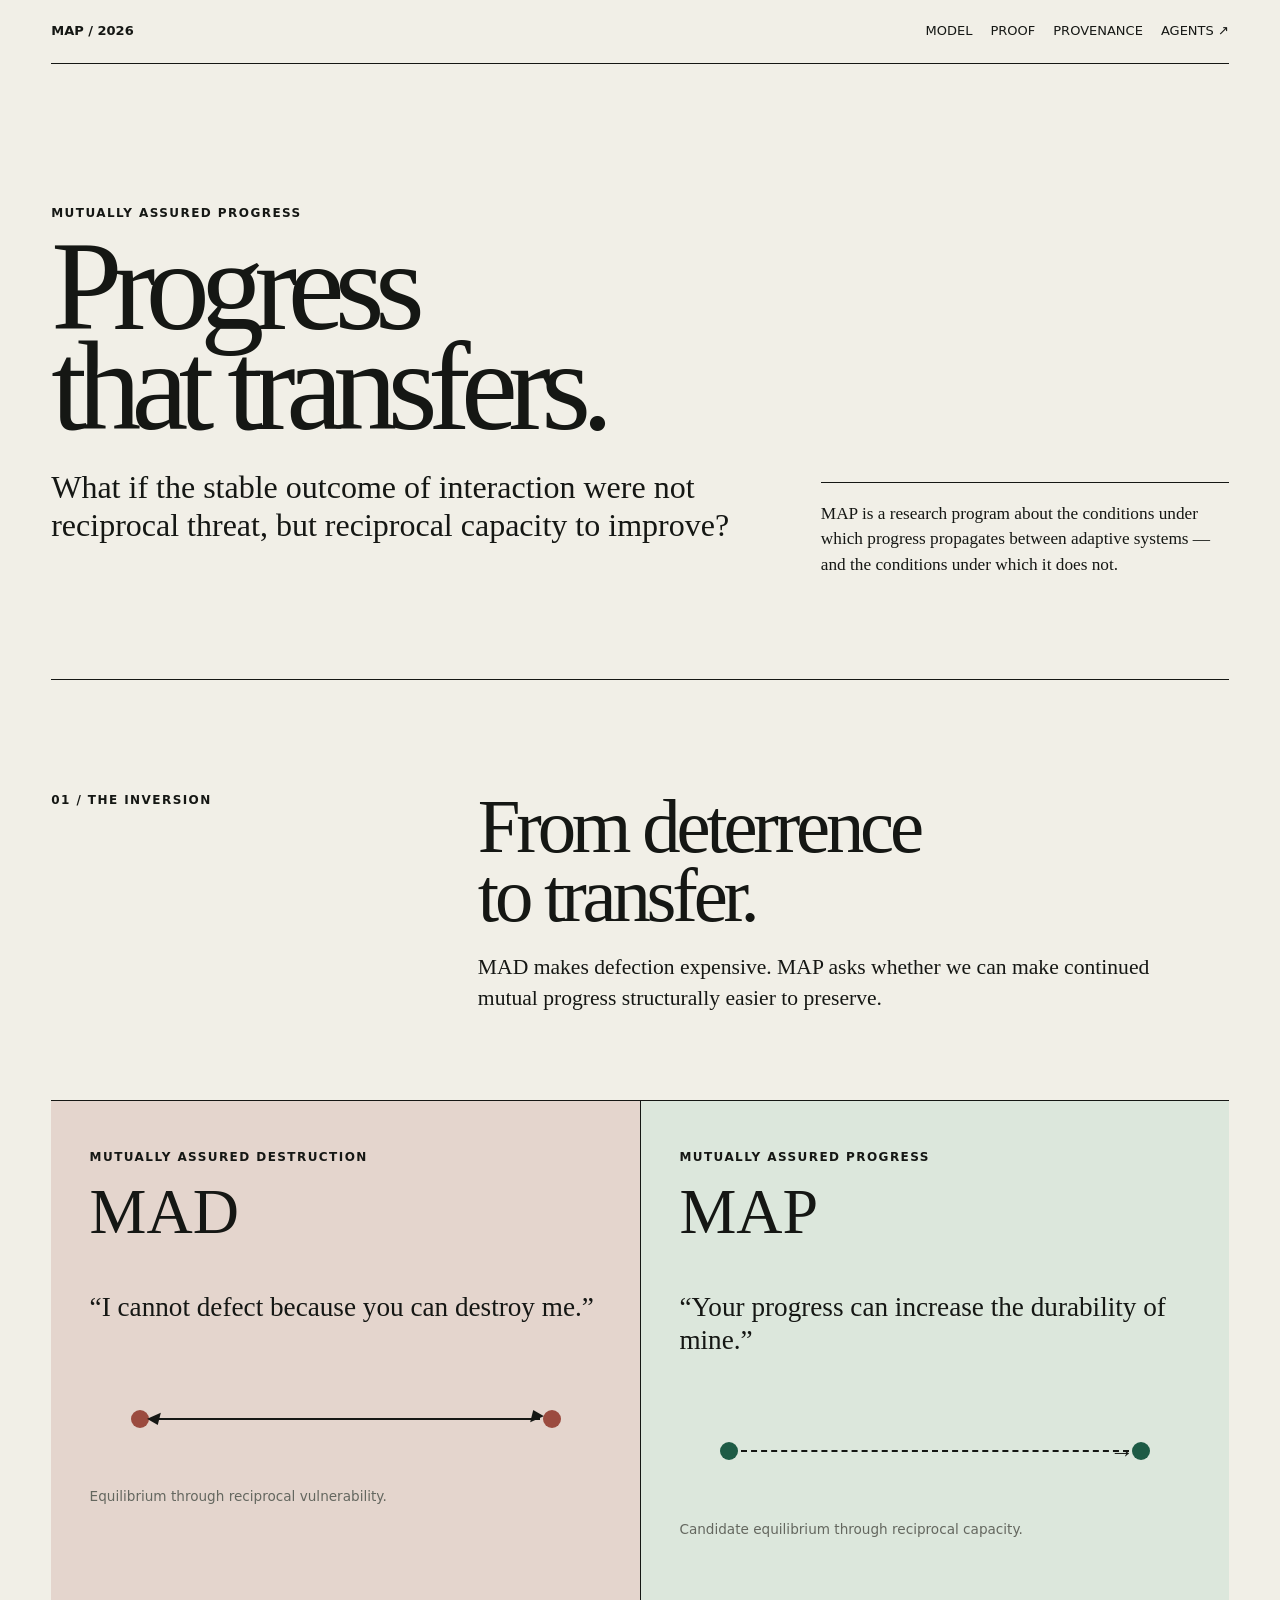
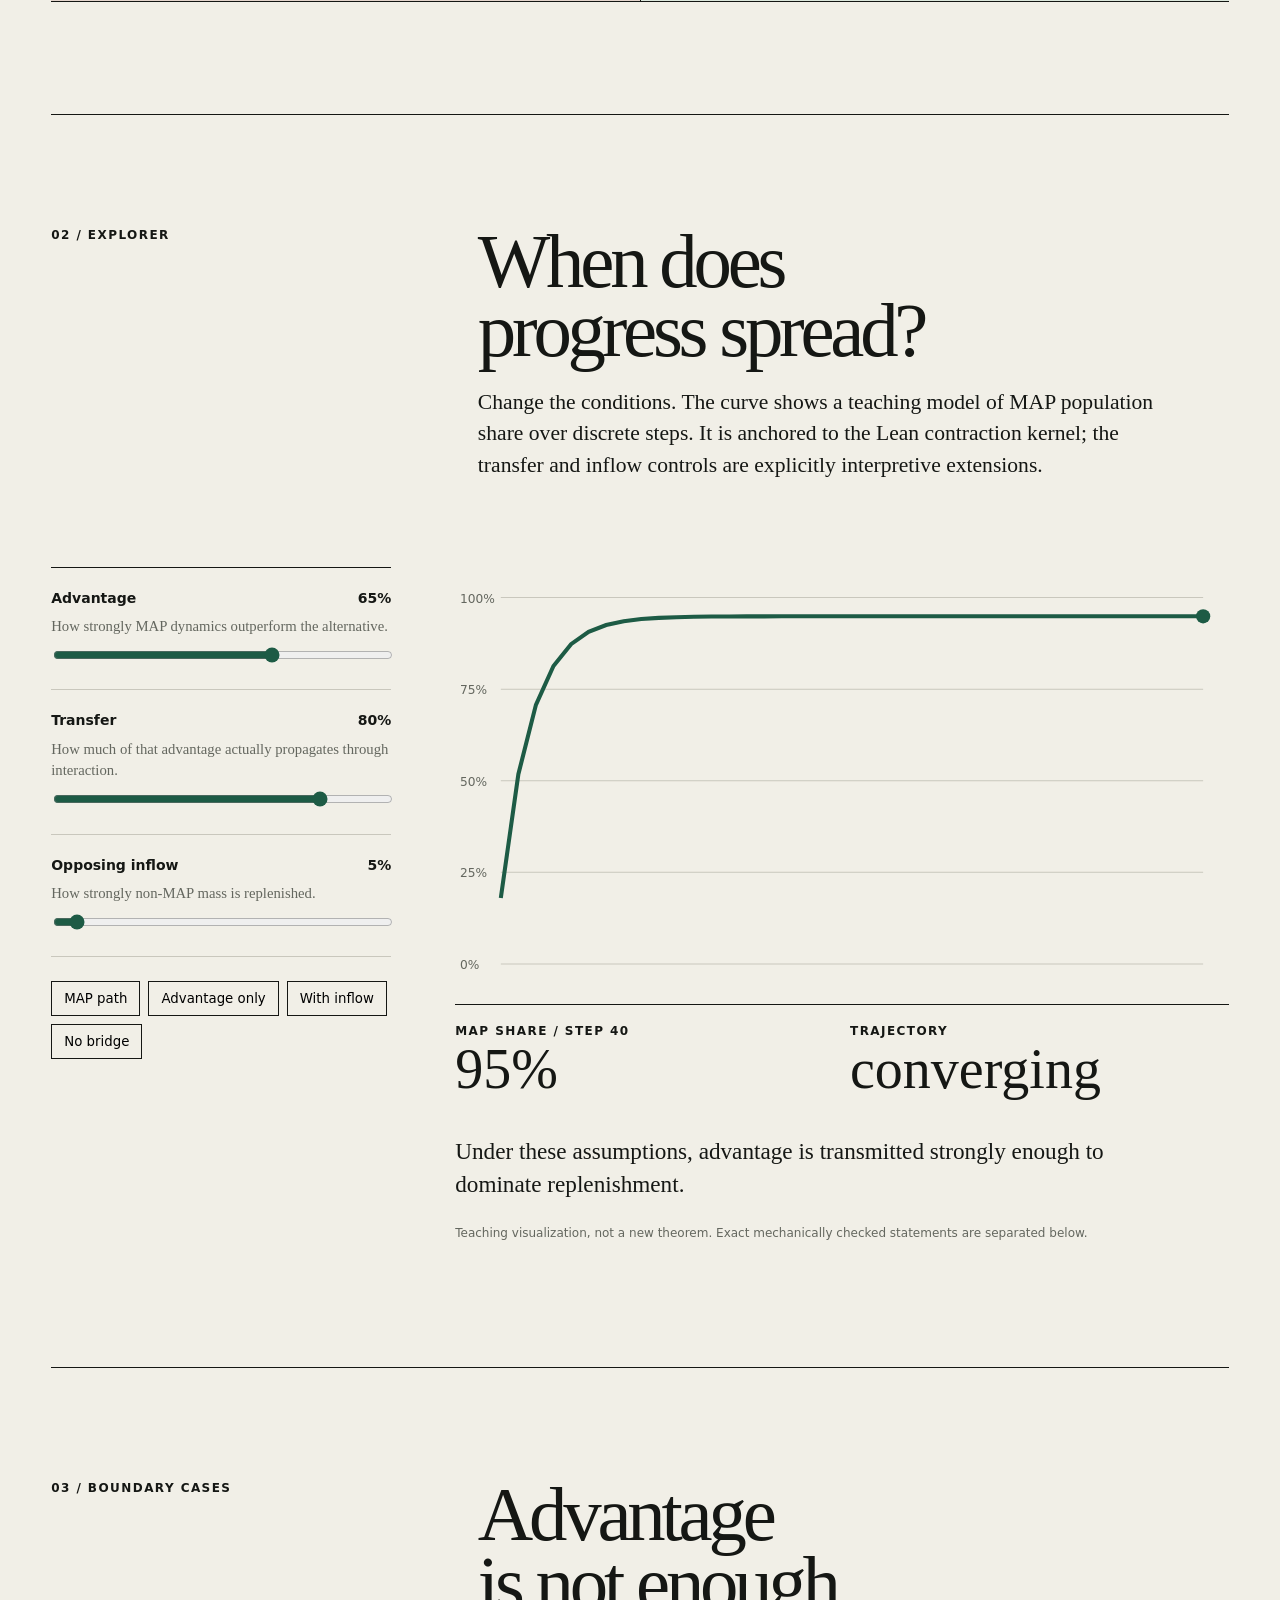
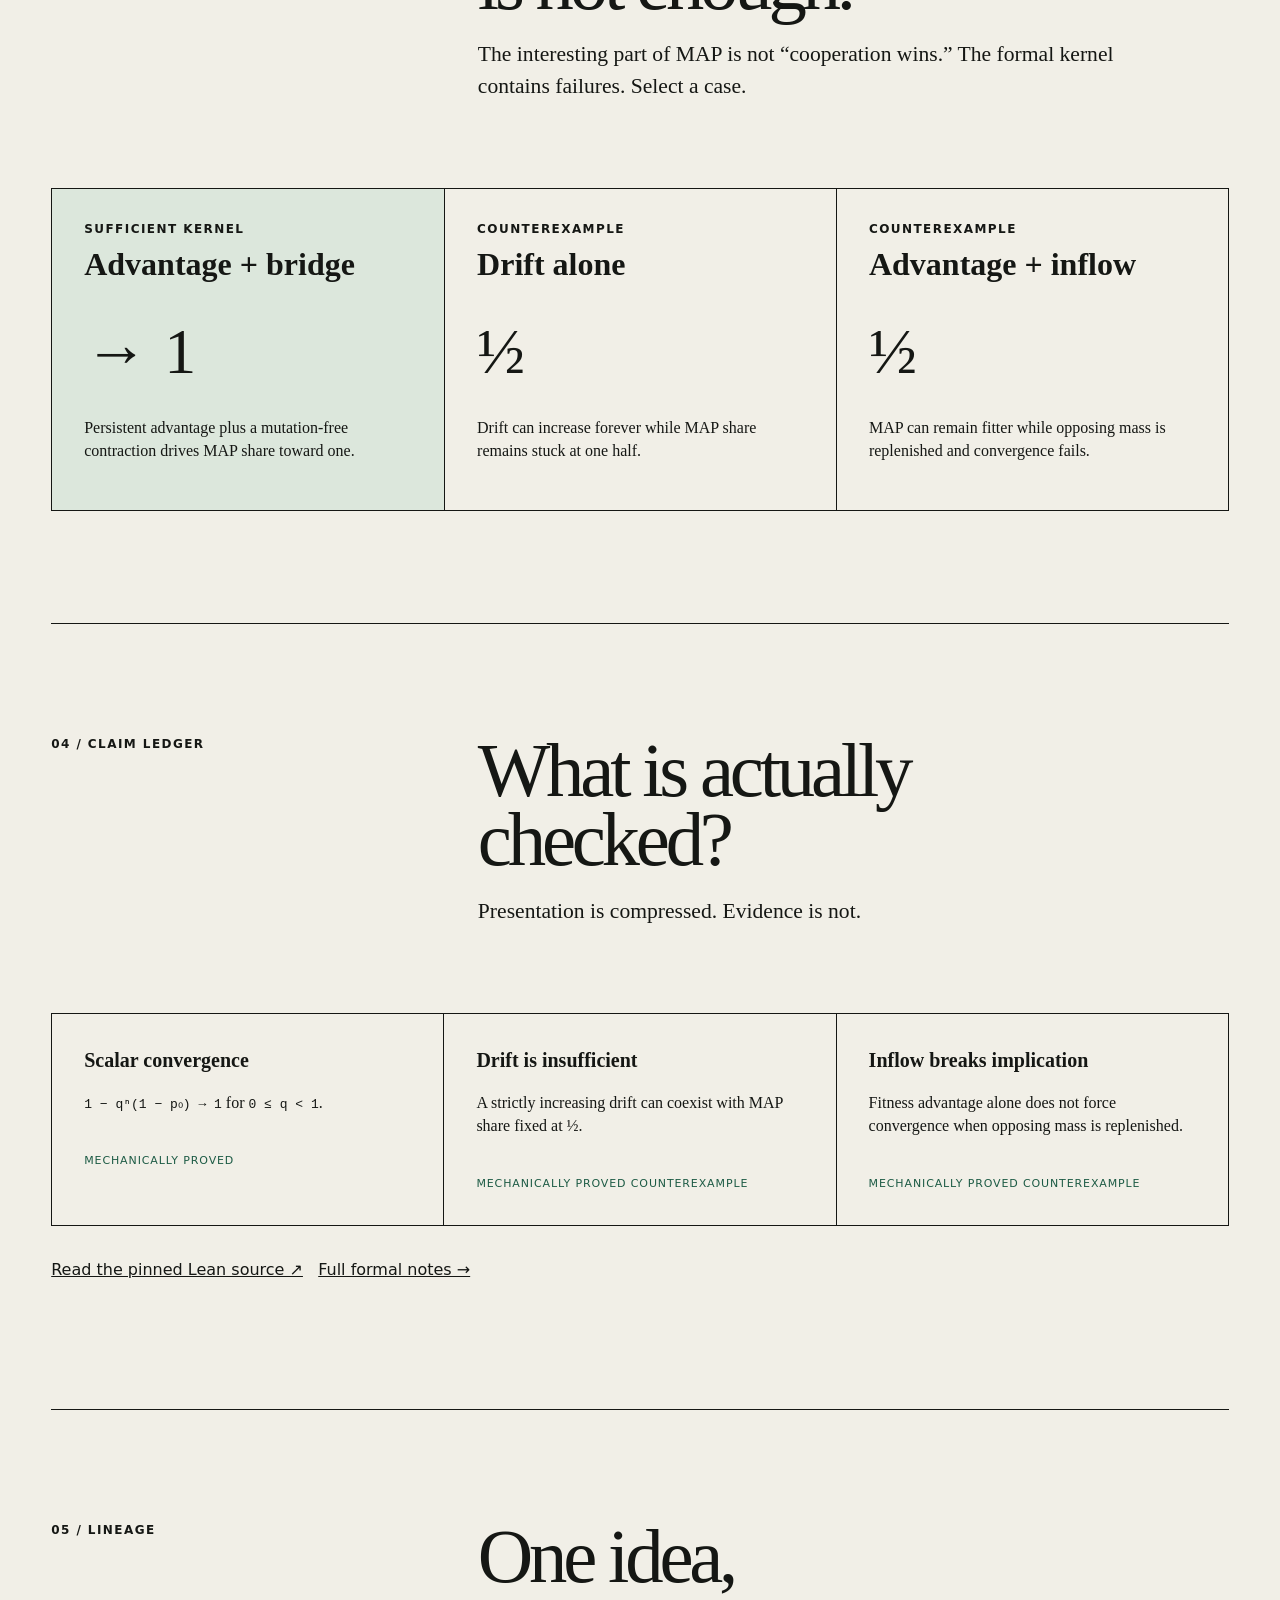
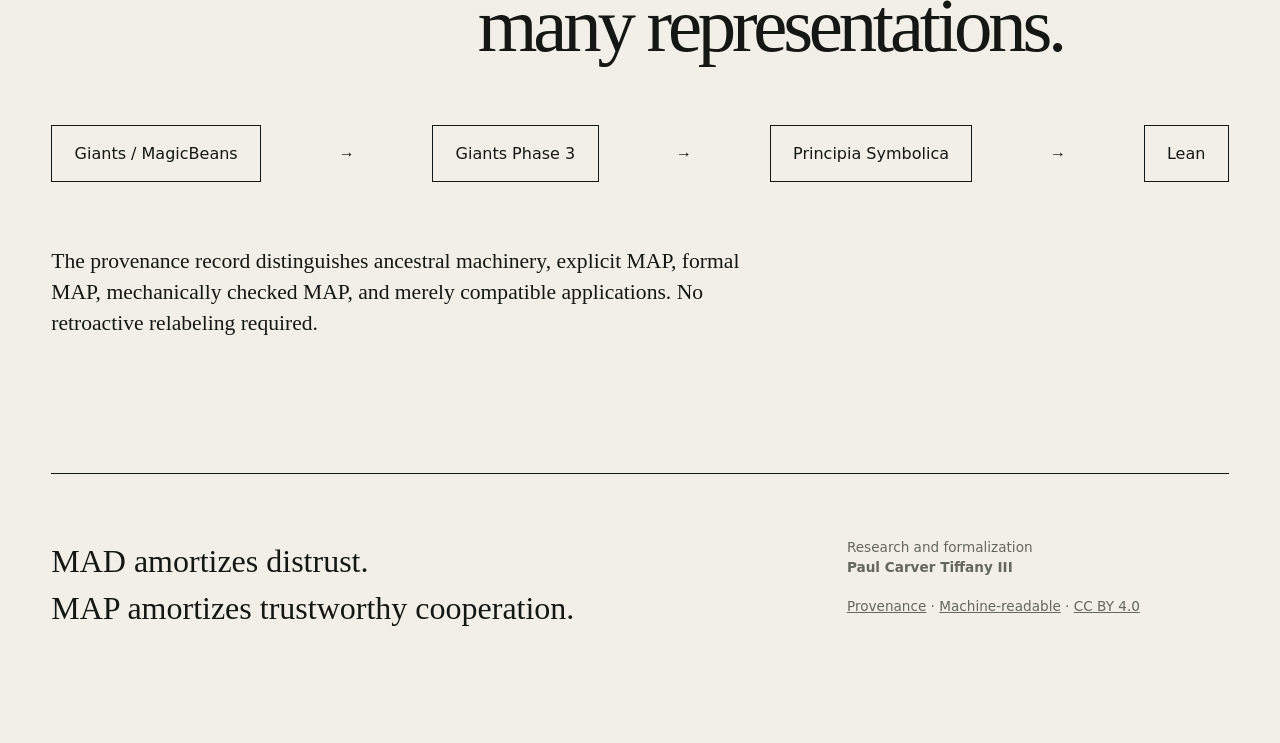
==== index.html @ 14839b3f "Redesign MAP as an editorial interactive explainer" ====
<!doctype html>
<html lang="en">
<head>
<meta charset="utf-8"><meta name="viewport" content="width=device-width,initial-scale=1"><meta name="description" content="Mutually Assured Progress — an interactive introduction."><title>Mutually Assured Progress</title>
<style>
:root{--paper:#f1efe7;--ink:#151714;--muted:#64675f;--rule:#c9c7bd;--green:#1d5b45;--green2:#83aa8c;--red:#9b4b3f;--yellow:#d8b75e;--blue:#668a9d}*{box-sizing:border-box}html{scroll-behavior:smooth}body{margin:0;background:var(--paper);color:var(--ink);font-family:Georgia,'Times New Roman',serif;line-height:1.45}a{color:inherit}.sans,.eyebrow,button,label,output,.note,.nav{font-family:ui-sans-serif,system-ui,-apple-system,sans-serif}.wrap{width:min(1180px,92vw);margin:auto}.nav{display:flex;justify-content:space-between;align-items:center;padding:22px 0;border-bottom:1px solid var(--ink);font-size:13px}.navlinks{display:flex;gap:18px}.nav a{text-decoration:none}.hero{display:grid;grid-template-columns:1.25fr .75fr;gap:7vw;padding:11vw 0 8vw}.eyebrow{text-transform:uppercase;letter-spacing:.12em;font-size:12px;font-weight:700}.hero h1{font-size:clamp(4rem,10vw,9.5rem);line-height:.78;letter-spacing:-.075em;margin:.12em 0 .22em;font-weight:500}.hero .dek{font-size:clamp(1.35rem,2.5vw,2.1rem);max-width:760px;line-height:1.18}.heroaside{align-self:end;border-top:1px solid var(--ink);padding-top:18px;font-size:1.08rem}.section{padding:7rem 0;border-top:1px solid var(--ink)}.sectionhead{display:grid;grid-template-columns:1fr 2fr;gap:4vw;margin-bottom:4rem}.section h2{font-size:clamp(2.7rem,6vw,6rem);line-height:.9;letter-spacing:-.055em;margin:0;font-weight:500}.intro{font-size:1.35rem;max-width:700px}.split{display:grid;grid-template-columns:1fr 1fr;border-top:1px solid var(--ink);border-bottom:1px solid var(--ink)}.world{padding:3rem 3vw;min-height:360px}.world+ .world{border-left:1px solid var(--ink)}.world h3{font-size:4rem;margin:0 0 2rem;font-weight:500}.world blockquote{font-size:1.7rem;line-height:1.2;margin:0 0 2rem}.mad{background:#e4d5cd}.map{background:#dce7dc}.flow{height:110px;position:relative;margin-top:40px}.dot{position:absolute;width:18px;height:18px;border-radius:50%;top:46px}.mad .dot{background:var(--red)}.map .dot{background:var(--green)}.dot.a{left:8%}.dot.b{right:8%}.beam{position:absolute;left:12%;right:12%;top:54px;border-top:2px solid currentColor}.mad .beam:before,.mad .beam:after{content:'◀';position:absolute;top:-14px}.mad .beam:before{left:-5px}.mad .beam:after{right:-5px;transform:rotate(180deg)}.map .beam{border-top-style:dashed}.map .beam:after{content:'→';position:absolute;right:-4px;top:-17px;font-size:24px}.labgrid{display:grid;grid-template-columns:340px 1fr;gap:5vw}.controls{border-top:1px solid var(--ink)}.control{padding:20px 0;border-bottom:1px solid var(--rule)}.control label{display:flex;justify-content:space-between;font-weight:650;font-size:14px}.control p{font-size:.92rem;color:var(--muted);margin:.5rem 0}.control input{width:100%;accent-color:var(--green)}.presets{display:flex;flex-wrap:wrap;gap:8px;margin-top:24px}button{background:transparent;border:1px solid var(--ink);padding:9px 12px;cursor:pointer;border-radius:0}button:hover,button:focus{background:var(--ink);color:var(--paper)}.viz{min-width:0}.viz svg{width:100%;height:auto;display:block;border-bottom:1px solid var(--ink)}.metric{display:grid;grid-template-columns:1fr 1fr;gap:1rem;padding:18px 0}.big{font-size:3.5rem;line-height:1}.note{font-size:12px;color:var(--muted)}.result{font-size:1.45rem;margin-top:20px;max-width:700px}.scenarios{display:grid;grid-template-columns:repeat(3,1fr);border:1px solid var(--ink)}.scenario{padding:2rem;min-height:310px;cursor:pointer}.scenario+ .scenario{border-left:1px solid var(--ink)}.scenario.active{background:#dce7dc}.scenario h3{font-size:2rem;margin:.2rem 0}.scenario .num{font-size:4rem;line-height:1;margin:2rem 0}.proofgrid{display:grid;grid-template-columns:1fr 1fr 1fr;gap:1px;background:var(--ink);border:1px solid var(--ink)}.proof{background:var(--paper);padding:2rem}.proof strong{font-size:1.25rem}.proof .status{display:inline-block;margin-top:1.5rem;font:11px ui-sans-serif,system-ui;text-transform:uppercase;letter-spacing:.08em;color:var(--green)}.lineage{display:flex;align-items:center;justify-content:space-between;gap:10px;margin:4rem 0}.lineage .n{border:1px solid var(--ink);padding:1rem 1.4rem;background:var(--paper);font-family:ui-sans-serif,system-ui}.footer{padding:4rem 0 7rem;border-top:1px solid var(--ink);display:grid;grid-template-columns:2fr 1fr;gap:2rem}.footer strong{font-size:2rem;font-weight:500}.tiny{font-size:.85rem;color:var(--muted)}@media(max-width:760px){.hero,.sectionhead,.labgrid,.footer{grid-template-columns:1fr}.hero{gap:3rem}.split,.scenarios,.proofgrid{display:block}.world+.world,.scenario+.scenario{border-left:0;border-top:1px solid var(--ink)}.lineage{align-items:stretch;flex-direction:column}.lineage .arrow{text-align:center}.navlinks{gap:9px;font-size:11px}.hero h1{font-size:22vw}.section{padding:5rem 0}}
</style></head>
<body><div class="wrap">
<nav class="nav"><strong>MAP / 2026</strong><div class="navlinks"><a href="#model">MODEL</a><a href="#proof">PROOF</a><a href="PROVENANCE.md">PROVENANCE</a><a href="map.json">AGENTS ↗</a></div></nav>
<header class="hero"><div><div class="eyebrow">Mutually Assured Progress</div><h1>Progress<br>that transfers.</h1><p class="dek">What if the stable outcome of interaction were not reciprocal threat, but reciprocal capacity to improve?</p></div><aside class="heroaside">MAP is a research program about the conditions under which progress propagates between adaptive systems — and the conditions under which it does not.</aside></header>
<section class="section"><div class="sectionhead"><div class="eyebrow">01 / The inversion</div><div><h2>From deterrence<br>to transfer.</h2><p class="intro">MAD makes defection expensive. MAP asks whether we can make continued mutual progress structurally easier to preserve.</p></div></div><div class="split"><article class="world mad"><div class="eyebrow">Mutually Assured Destruction</div><h3>MAD</h3><blockquote>“I cannot defect because you can destroy me.”</blockquote><div class="flow"><i class="dot a"></i><i class="beam"></i><i class="dot b"></i></div><p class="sans tiny">Equilibrium through reciprocal vulnerability.</p></article><article class="world map"><div class="eyebrow">Mutually Assured Progress</div><h3>MAP</h3><blockquote>“Your progress can increase the durability of mine.”</blockquote><div class="flow"><i class="dot a"></i><i class="beam"></i><i class="dot b"></i></div><p class="sans tiny">Candidate equilibrium through reciprocal capacity.</p></article></div></section>
<section class="section" id="model"><div class="sectionhead"><div class="eyebrow">02 / Explorer</div><div><h2>When does<br>progress spread?</h2><p class="intro">Change the conditions. The curve shows a teaching model of MAP population share over discrete steps. It is anchored to the Lean contraction kernel; the transfer and inflow controls are explicitly interpretive extensions.</p></div></div><div class="labgrid"><div class="controls"><div class="control"><label>Advantage <output id="ao">65%</output></label><p>How strongly MAP dynamics outperform the alternative.</p><input id="a" type="range" min="0" max="100" value="65"></div><div class="control"><label>Transfer <output id="to">80%</output></label><p>How much of that advantage actually propagates through interaction.</p><input id="t" type="range" min="0" max="100" value="80"></div><div class="control"><label>Opposing inflow <output id="io">5%</output></label><p>How strongly non-MAP mass is replenished.</p><input id="i" type="range" min="0" max="100" value="5"></div><div class="presets"><button data-p="map">MAP path</button><button data-p="adv">Advantage only</button><button data-p="inflow">With inflow</button><button data-p="flat">No bridge</button></div></div><div class="viz"><svg id="plot" viewBox="0 0 760 430" role="img" aria-label="Interactive trajectory of MAP population share"><g id="grid"></g><path id="curve" fill="none" stroke="#1d5b45" stroke-width="4"></path><circle id="end" r="7" fill="#1d5b45"></circle></svg><div class="metric"><div><div class="eyebrow">MAP share / step 40</div><div class="big" id="share">—</div></div><div><div class="eyebrow">Trajectory</div><div class="big" id="state">—</div></div></div><p class="result" id="explain"></p><p class="note">Teaching visualization, not a new theorem. Exact mechanically checked statements are separated below.</p></div></div></section>
<section class="section"><div class="sectionhead"><div class="eyebrow">03 / Boundary cases</div><div><h2>Advantage<br>is not enough.</h2><p class="intro">The interesting part of MAP is not “cooperation wins.” The formal kernel contains failures. Select a case.</p></div></div><div class="scenarios"><article class="scenario active" data-case="bridge"><div class="eyebrow">Sufficient kernel</div><h3>Advantage + bridge</h3><div class="num">→ 1</div><p>Persistent advantage plus a mutation-free contraction drives MAP share toward one.</p></article><article class="scenario" data-case="drift"><div class="eyebrow">Counterexample</div><h3>Drift alone</h3><div class="num">½</div><p>Drift can increase forever while MAP share remains stuck at one half.</p></article><article class="scenario" data-case="feed"><div class="eyebrow">Counterexample</div><h3>Advantage + inflow</h3><div class="num">½</div><p>MAP can remain fitter while opposing mass is replenished and convergence fails.</p></article></div></section>
<section class="section" id="proof"><div class="sectionhead"><div class="eyebrow">04 / Claim ledger</div><div><h2>What is actually<br>checked?</h2><p class="intro">Presentation is compressed. Evidence is not.</p></div></div><div class="proofgrid"><div class="proof"><strong>Scalar convergence</strong><p><code>1 − qⁿ(1 − p₀) → 1</code> for <code>0 ≤ q &lt; 1</code>.</p><span class="status">Mechanically proved</span></div><div class="proof"><strong>Drift is insufficient</strong><p>A strictly increasing drift can coexist with MAP share fixed at ½.</p><span class="status">Mechanically proved counterexample</span></div><div class="proof"><strong>Inflow breaks implication</strong><p>Fitness advantage alone does not force convergence when opposing mass is replenished.</p><span class="status">Mechanically proved counterexample</span></div></div><p class="sans" style="margin-top:2rem"><a href="https://github.com/PaulTiffany/sketched/blob/4854e71ae062eb246c9bc7ee5f663c8d34104286/verification/lean/ForcingAnalysis/ForcingAnalysis/Book5ConvergenceMAP.lean">Read the pinned Lean source ↗</a> &nbsp; <a href="FORMAL.md">Full formal notes →</a></p></section>
<section class="section"><div class="sectionhead"><div class="eyebrow">05 / Lineage</div><div><h2>One idea,<br>many representations.</h2></div></div><div class="lineage"><span class="n">Giants / MagicBeans</span><span class="arrow">→</span><span class="n">Giants Phase 3</span><span class="arrow">→</span><span class="n">Principia Symbolica</span><span class="arrow">→</span><span class="n">Lean</span></div><p class="intro">The provenance record distinguishes ancestral machinery, explicit MAP, formal MAP, mechanically checked MAP, and merely compatible applications. No retroactive relabeling required.</p></section>
<footer class="footer"><strong>MAD amortizes distrust.<br>MAP amortizes trustworthy cooperation.</strong><div class="sans tiny">Research and formalization<br><b>Paul Carver Tiffany III</b><br><br><a href="PROVENANCE.md">Provenance</a> · <a href="map.json">Machine-readable</a> · <a href="LICENSE">CC BY 4.0</a></div></footer>
</div><script>
const $=s=>document.querySelector(s),A=$('#a'),T=$('#t'),I=$('#i'),curve=$('#curve'),end=$('#end');const grid=$('#grid');for(let k=0;k<=4;k++){const y=30+k*90;grid.insertAdjacentHTML('beforeend',`<line x1="45" y1="${y}" x2="735" y2="${y}" stroke="#c9c7bd" stroke-width="1"/><text x="5" y="${y+5}" font-family="system-ui" font-size="12" fill="#64675f">${100-k*25}%</text>`)}function render(){const a=+A.value/100,t=+T.value/100,i=+I.value/100;$('#ao').textContent=A.value+'%';$('#to').textContent=T.value+'%';$('#io').textContent=I.value+'%';let p=.18,pts=[p];for(let n=0;n<40;n++){const q=1-.82*a*t;p=1-q*(1-p);p*=1-.45*i;p=Math.max(0,Math.min(1,p));pts.push(p)}const d=pts.map((v,n)=>`${n?'L':'M'} ${45+n*(690/40)} ${390-v*360}`).join(' ');curve.setAttribute('d',d);end.setAttribute('cx',735);end.setAttribute('cy',390-pts.at(-1)*360);const e=pts.at(-1);$('#share').textContent=Math.round(e*100)+'%';let st=e>.9?'converging':e>.55?'contested':'stalled';$('#state').textContent=st;$('#explain').textContent=e>.9?'Under these assumptions, advantage is transmitted strongly enough to dominate replenishment.':e>.55?'Progress propagates, but opposing inflow or weak transfer prevents clean convergence.':'There may be local advantage, but the interaction does not transmit enough of it to change the population trajectory.'} [A,T,I].forEach(x=>x.addEventListener('input',render));document.querySelectorAll('[data-p]').forEach(b=>b.addEventListener('click',()=>{const p=b.dataset.p;if(p==='map'){A.value=70;T.value=90;I.value=0}if(p==='adv'){A.value=85;T.value=8;I.value=0}if(p==='inflow'){A.value=85;T.value=75;I.value=55}if(p==='flat'){A.value=20;T.value=0;I.value=0}render()}));document.querySelectorAll('.scenario').forEach(c=>c.addEventListener('click',()=>{document.querySelectorAll('.scenario').forEach(x=>x.classList.remove('active'));c.classList.add('active');const k=c.dataset.case;if(k==='bridge'){A.value=70;T.value=90;I.value=0}if(k==='drift'){A.value=0;T.value=0;I.value=0}if(k==='feed'){A.value=85;T.value=75;I.value=55}render();document.querySelector('#model').scrollIntoView({behavior:'smooth'})}));render();
</script></body></html>
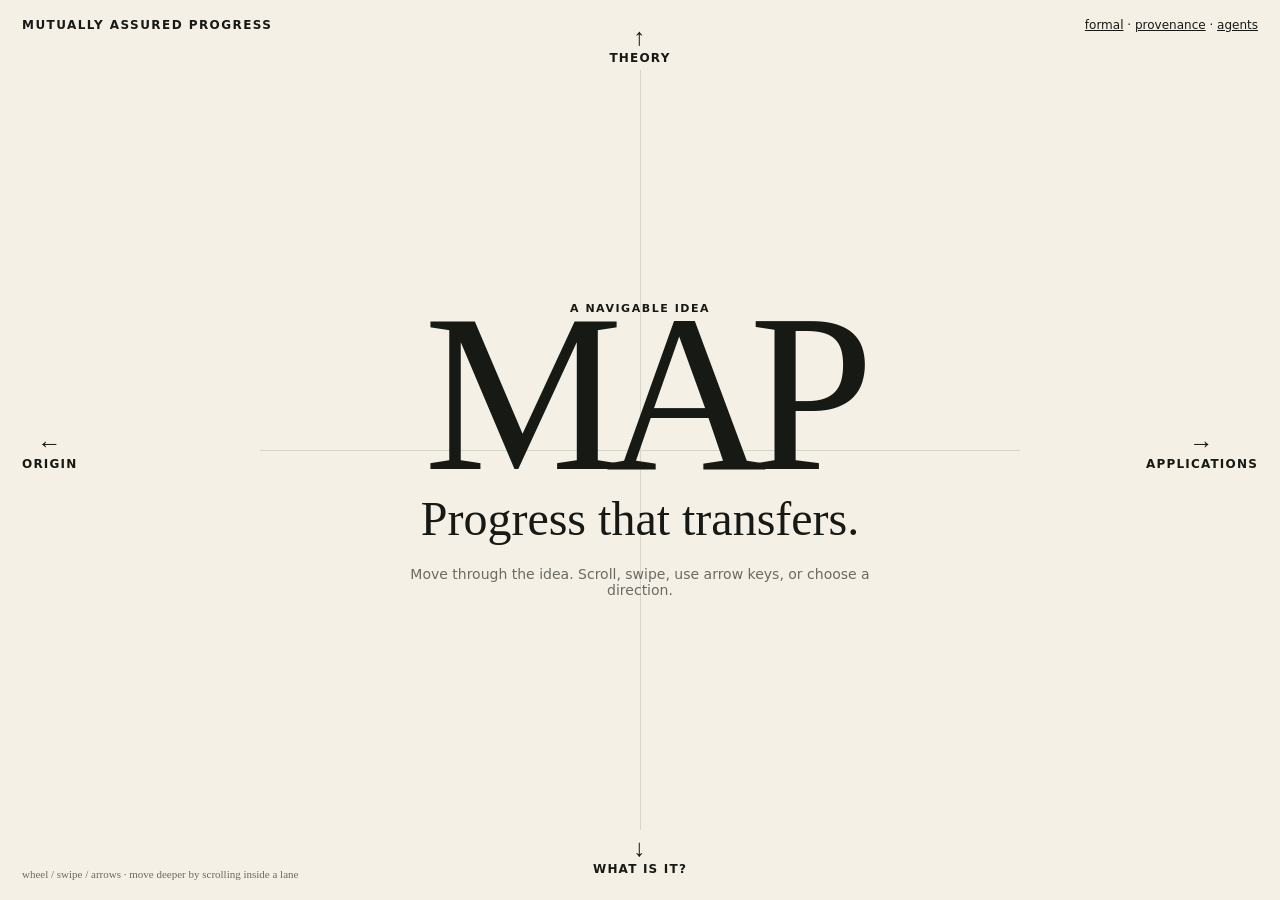
==== commit 6ba6e62e: "Prototype four-direction MAP plane" ====
--- a/index.html
+++ b/index.html
@@ -1,19 +1,11 @@
-<!doctype html>
-<html lang="en">
-<head>
-<meta charset="utf-8"><meta name="viewport" content="width=device-width,initial-scale=1"><meta name="description" content="Mutually Assured Progress — an interactive introduction."><title>Mutually Assured Progress</title>
-<style>
-:root{--paper:#f1efe7;--ink:#151714;--muted:#64675f;--rule:#c9c7bd;--green:#1d5b45;--green2:#83aa8c;--red:#9b4b3f;--yellow:#d8b75e;--blue:#668a9d}*{box-sizing:border-box}html{scroll-behavior:smooth}body{margin:0;background:var(--paper);color:var(--ink);font-family:Georgia,'Times New Roman',serif;line-height:1.45}a{color:inherit}.sans,.eyebrow,button,label,output,.note,.nav{font-family:ui-sans-serif,system-ui,-apple-system,sans-serif}.wrap{width:min(1180px,92vw);margin:auto}.nav{display:flex;justify-content:space-between;align-items:center;padding:22px 0;border-bottom:1px solid var(--ink);font-size:13px}.navlinks{display:flex;gap:18px}.nav a{text-decoration:none}.hero{display:grid;grid-template-columns:1.25fr .75fr;gap:7vw;padding:11vw 0 8vw}.eyebrow{text-transform:uppercase;letter-spacing:.12em;font-size:12px;font-weight:700}.hero h1{font-size:clamp(4rem,10vw,9.5rem);line-height:.78;letter-spacing:-.075em;margin:.12em 0 .22em;font-weight:500}.hero .dek{font-size:clamp(1.35rem,2.5vw,2.1rem);max-width:760px;line-height:1.18}.heroaside{align-self:end;border-top:1px solid var(--ink);padding-top:18px;font-size:1.08rem}.section{padding:7rem 0;border-top:1px solid var(--ink)}.sectionhead{display:grid;grid-template-columns:1fr 2fr;gap:4vw;margin-bottom:4rem}.section h2{font-size:clamp(2.7rem,6vw,6rem);line-height:.9;letter-spacing:-.055em;margin:0;font-weight:500}.intro{font-size:1.35rem;max-width:700px}.split{display:grid;grid-template-columns:1fr 1fr;border-top:1px solid var(--ink);border-bottom:1px solid var(--ink)}.world{padding:3rem 3vw;min-height:360px}.world+ .world{border-left:1px solid var(--ink)}.world h3{font-size:4rem;margin:0 0 2rem;font-weight:500}.world blockquote{font-size:1.7rem;line-height:1.2;margin:0 0 2rem}.mad{background:#e4d5cd}.map{background:#dce7dc}.flow{height:110px;position:relative;margin-top:40px}.dot{position:absolute;width:18px;height:18px;border-radius:50%;top:46px}.mad .dot{background:var(--red)}.map .dot{background:var(--green)}.dot.a{left:8%}.dot.b{right:8%}.beam{position:absolute;left:12%;right:12%;top:54px;border-top:2px solid currentColor}.mad .beam:before,.mad .beam:after{content:'◀';position:absolute;top:-14px}.mad .beam:before{left:-5px}.mad .beam:after{right:-5px;transform:rotate(180deg)}.map .beam{border-top-style:dashed}.map .beam:after{content:'→';position:absolute;right:-4px;top:-17px;font-size:24px}.labgrid{display:grid;grid-template-columns:340px 1fr;gap:5vw}.controls{border-top:1px solid var(--ink)}.control{padding:20px 0;border-bottom:1px solid var(--rule)}.control label{display:flex;justify-content:space-between;font-weight:650;font-size:14px}.control p{font-size:.92rem;color:var(--muted);margin:.5rem 0}.control input{width:100%;accent-color:var(--green)}.presets{display:flex;flex-wrap:wrap;gap:8px;margin-top:24px}button{background:transparent;border:1px solid var(--ink);padding:9px 12px;cursor:pointer;border-radius:0}button:hover,button:focus{background:var(--ink);color:var(--paper)}.viz{min-width:0}.viz svg{width:100%;height:auto;display:block;border-bottom:1px solid var(--ink)}.metric{display:grid;grid-template-columns:1fr 1fr;gap:1rem;padding:18px 0}.big{font-size:3.5rem;line-height:1}.note{font-size:12px;color:var(--muted)}.result{font-size:1.45rem;margin-top:20px;max-width:700px}.scenarios{display:grid;grid-template-columns:repeat(3,1fr);border:1px solid var(--ink)}.scenario{padding:2rem;min-height:310px;cursor:pointer}.scenario+ .scenario{border-left:1px solid var(--ink)}.scenario.active{background:#dce7dc}.scenario h3{font-size:2rem;margin:.2rem 0}.scenario .num{font-size:4rem;line-height:1;margin:2rem 0}.proofgrid{display:grid;grid-template-columns:1fr 1fr 1fr;gap:1px;background:var(--ink);border:1px solid var(--ink)}.proof{background:var(--paper);padding:2rem}.proof strong{font-size:1.25rem}.proof .status{display:inline-block;margin-top:1.5rem;font:11px ui-sans-serif,system-ui;text-transform:uppercase;letter-spacing:.08em;color:var(--green)}.lineage{display:flex;align-items:center;justify-content:space-between;gap:10px;margin:4rem 0}.lineage .n{border:1px solid var(--ink);padding:1rem 1.4rem;background:var(--paper);font-family:ui-sans-serif,system-ui}.footer{padding:4rem 0 7rem;border-top:1px solid var(--ink);display:grid;grid-template-columns:2fr 1fr;gap:2rem}.footer strong{font-size:2rem;font-weight:500}.tiny{font-size:.85rem;color:var(--muted)}@media(max-width:760px){.hero,.sectionhead,.labgrid,.footer{grid-template-columns:1fr}.hero{gap:3rem}.split,.scenarios,.proofgrid{display:block}.world+.world,.scenario+.scenario{border-left:0;border-top:1px solid var(--ink)}.lineage{align-items:stretch;flex-direction:column}.lineage .arrow{text-align:center}.navlinks{gap:9px;font-size:11px}.hero h1{font-size:22vw}.section{padding:5rem 0}}
-</style></head>
-<body><div class="wrap">
-<nav class="nav"><strong>MAP / 2026</strong><div class="navlinks"><a href="#model">MODEL</a><a href="#proof">PROOF</a><a href="PROVENANCE.md">PROVENANCE</a><a href="map.json">AGENTS ↗</a></div></nav>
-<header class="hero"><div><div class="eyebrow">Mutually Assured Progress</div><h1>Progress<br>that transfers.</h1><p class="dek">What if the stable outcome of interaction were not reciprocal threat, but reciprocal capacity to improve?</p></div><aside class="heroaside">MAP is a research program about the conditions under which progress propagates between adaptive systems — and the conditions under which it does not.</aside></header>
-<section class="section"><div class="sectionhead"><div class="eyebrow">01 / The inversion</div><div><h2>From deterrence<br>to transfer.</h2><p class="intro">MAD makes defection expensive. MAP asks whether we can make continued mutual progress structurally easier to preserve.</p></div></div><div class="split"><article class="world mad"><div class="eyebrow">Mutually Assured Destruction</div><h3>MAD</h3><blockquote>“I cannot defect because you can destroy me.”</blockquote><div class="flow"><i class="dot a"></i><i class="beam"></i><i class="dot b"></i></div><p class="sans tiny">Equilibrium through reciprocal vulnerability.</p></article><article class="world map"><div class="eyebrow">Mutually Assured Progress</div><h3>MAP</h3><blockquote>“Your progress can increase the durability of mine.”</blockquote><div class="flow"><i class="dot a"></i><i class="beam"></i><i class="dot b"></i></div><p class="sans tiny">Candidate equilibrium through reciprocal capacity.</p></article></div></section>
-<section class="section" id="model"><div class="sectionhead"><div class="eyebrow">02 / Explorer</div><div><h2>When does<br>progress spread?</h2><p class="intro">Change the conditions. The curve shows a teaching model of MAP population share over discrete steps. It is anchored to the Lean contraction kernel; the transfer and inflow controls are explicitly interpretive extensions.</p></div></div><div class="labgrid"><div class="controls"><div class="control"><label>Advantage <output id="ao">65%</output></label><p>How strongly MAP dynamics outperform the alternative.</p><input id="a" type="range" min="0" max="100" value="65"></div><div class="control"><label>Transfer <output id="to">80%</output></label><p>How much of that advantage actually propagates through interaction.</p><input id="t" type="range" min="0" max="100" value="80"></div><div class="control"><label>Opposing inflow <output id="io">5%</output></label><p>How strongly non-MAP mass is replenished.</p><input id="i" type="range" min="0" max="100" value="5"></div><div class="presets"><button data-p="map">MAP path</button><button data-p="adv">Advantage only</button><button data-p="inflow">With inflow</button><button data-p="flat">No bridge</button></div></div><div class="viz"><svg id="plot" viewBox="0 0 760 430" role="img" aria-label="Interactive trajectory of MAP population share"><g id="grid"></g><path id="curve" fill="none" stroke="#1d5b45" stroke-width="4"></path><circle id="end" r="7" fill="#1d5b45"></circle></svg><div class="metric"><div><div class="eyebrow">MAP share / step 40</div><div class="big" id="share">—</div></div><div><div class="eyebrow">Trajectory</div><div class="big" id="state">—</div></div></div><p class="result" id="explain"></p><p class="note">Teaching visualization, not a new theorem. Exact mechanically checked statements are separated below.</p></div></div></section>
-<section class="section"><div class="sectionhead"><div class="eyebrow">03 / Boundary cases</div><div><h2>Advantage<br>is not enough.</h2><p class="intro">The interesting part of MAP is not “cooperation wins.” The formal kernel contains failures. Select a case.</p></div></div><div class="scenarios"><article class="scenario active" data-case="bridge"><div class="eyebrow">Sufficient kernel</div><h3>Advantage + bridge</h3><div class="num">→ 1</div><p>Persistent advantage plus a mutation-free contraction drives MAP share toward one.</p></article><article class="scenario" data-case="drift"><div class="eyebrow">Counterexample</div><h3>Drift alone</h3><div class="num">½</div><p>Drift can increase forever while MAP share remains stuck at one half.</p></article><article class="scenario" data-case="feed"><div class="eyebrow">Counterexample</div><h3>Advantage + inflow</h3><div class="num">½</div><p>MAP can remain fitter while opposing mass is replenished and convergence fails.</p></article></div></section>
-<section class="section" id="proof"><div class="sectionhead"><div class="eyebrow">04 / Claim ledger</div><div><h2>What is actually<br>checked?</h2><p class="intro">Presentation is compressed. Evidence is not.</p></div></div><div class="proofgrid"><div class="proof"><strong>Scalar convergence</strong><p><code>1 − qⁿ(1 − p₀) → 1</code> for <code>0 ≤ q &lt; 1</code>.</p><span class="status">Mechanically proved</span></div><div class="proof"><strong>Drift is insufficient</strong><p>A strictly increasing drift can coexist with MAP share fixed at ½.</p><span class="status">Mechanically proved counterexample</span></div><div class="proof"><strong>Inflow breaks implication</strong><p>Fitness advantage alone does not force convergence when opposing mass is replenished.</p><span class="status">Mechanically proved counterexample</span></div></div><p class="sans" style="margin-top:2rem"><a href="https://github.com/PaulTiffany/sketched/blob/4854e71ae062eb246c9bc7ee5f663c8d34104286/verification/lean/ForcingAnalysis/ForcingAnalysis/Book5ConvergenceMAP.lean">Read the pinned Lean source ↗</a> &nbsp; <a href="FORMAL.md">Full formal notes →</a></p></section>
-<section class="section"><div class="sectionhead"><div class="eyebrow">05 / Lineage</div><div><h2>One idea,<br>many representations.</h2></div></div><div class="lineage"><span class="n">Giants / MagicBeans</span><span class="arrow">→</span><span class="n">Giants Phase 3</span><span class="arrow">→</span><span class="n">Principia Symbolica</span><span class="arrow">→</span><span class="n">Lean</span></div><p class="intro">The provenance record distinguishes ancestral machinery, explicit MAP, formal MAP, mechanically checked MAP, and merely compatible applications. No retroactive relabeling required.</p></section>
-<footer class="footer"><strong>MAD amortizes distrust.<br>MAP amortizes trustworthy cooperation.</strong><div class="sans tiny">Research and formalization<br><b>Paul Carver Tiffany III</b><br><br><a href="PROVENANCE.md">Provenance</a> · <a href="map.json">Machine-readable</a> · <a href="LICENSE">CC BY 4.0</a></div></footer>
-</div><script>
-const $=s=>document.querySelector(s),A=$('#a'),T=$('#t'),I=$('#i'),curve=$('#curve'),end=$('#end');const grid=$('#grid');for(let k=0;k<=4;k++){const y=30+k*90;grid.insertAdjacentHTML('beforeend',`<line x1="45" y1="${y}" x2="735" y2="${y}" stroke="#c9c7bd" stroke-width="1"/><text x="5" y="${y+5}" font-family="system-ui" font-size="12" fill="#64675f">${100-k*25}%</text>`)}function render(){const a=+A.value/100,t=+T.value/100,i=+I.value/100;$('#ao').textContent=A.value+'%';$('#to').textContent=T.value+'%';$('#io').textContent=I.value+'%';let p=.18,pts=[p];for(let n=0;n<40;n++){const q=1-.82*a*t;p=1-q*(1-p);p*=1-.45*i;p=Math.max(0,Math.min(1,p));pts.push(p)}const d=pts.map((v,n)=>`${n?'L':'M'} ${45+n*(690/40)} ${390-v*360}`).join(' ');curve.setAttribute('d',d);end.setAttribute('cx',735);end.setAttribute('cy',390-pts.at(-1)*360);const e=pts.at(-1);$('#share').textContent=Math.round(e*100)+'%';let st=e>.9?'converging':e>.55?'contested':'stalled';$('#state').textContent=st;$('#explain').textContent=e>.9?'Under these assumptions, advantage is transmitted strongly enough to dominate replenishment.':e>.55?'Progress propagates, but opposing inflow or weak transfer prevents clean convergence.':'There may be local advantage, but the interaction does not transmit enough of it to change the population trajectory.'} [A,T,I].forEach(x=>x.addEventListener('input',render));document.querySelectorAll('[data-p]').forEach(b=>b.addEventListener('click',()=>{const p=b.dataset.p;if(p==='map'){A.value=70;T.value=90;I.value=0}if(p==='adv'){A.value=85;T.value=8;I.value=0}if(p==='inflow'){A.value=85;T.value=75;I.value=55}if(p==='flat'){A.value=20;T.value=0;I.value=0}render()}));document.querySelectorAll('.scenario').forEach(c=>c.addEventListener('click',()=>{document.querySelectorAll('.scenario').forEach(x=>x.classList.remove('active'));c.classList.add('active');const k=c.dataset.case;if(k==='bridge'){A.value=70;T.value=90;I.value=0}if(k==='drift'){A.value=0;T.value=0;I.value=0}if(k==='feed'){A.value=85;T.value=75;I.value=55}render();document.querySelector('#model').scrollIntoView({behavior:'smooth'})}));render();
+<!doctype html><html lang="en"><head><meta charset="utf-8"><meta name="viewport" content="width=device-width,initial-scale=1"><title>MAP — explore the idea</title><meta name="description" content="Explore Mutually Assured Progress as a four-direction conceptual space."><style>
+:root{--paper:#f4f0e6;--ink:#171915;--muted:#696b64;--rule:#c7c2b6;--map:#23614b;--mad:#9a493e;--gold:#b38b35;--blue:#517789}*{box-sizing:border-box}html,body{margin:0;width:100%;height:100%;overflow:hidden;background:var(--paper);color:var(--ink)}body{font-family:Georgia,'Times New Roman',serif}.sans{font-family:ui-sans-serif,system-ui,sans-serif}.stage{position:fixed;inset:0;overflow:hidden}.world{position:absolute;width:300vw;height:300vh;left:-100vw;top:-100vh;transition:transform .85s cubic-bezier(.22,.8,.2,1)}.panel{position:absolute;width:100vw;height:100vh;padding:clamp(24px,4vw,64px);overflow:auto}.center{left:100vw;top:100vh}.north{left:100vw;top:0}.south{left:100vw;top:200vh}.west{left:0;top:100vh}.east{left:200vw;top:100vh}.mast{position:fixed;z-index:20;top:18px;left:22px;font:700 12px ui-sans-serif,system-ui;letter-spacing:.12em}.meta{position:fixed;z-index:20;top:18px;right:22px;font:12px ui-sans-serif,system-ui}.meta a{color:inherit}.compass{position:fixed;z-index:30;inset:0;pointer-events:none}.nav{position:absolute;pointer-events:auto;border:0;background:transparent;color:inherit;cursor:pointer;font:650 12px ui-sans-serif,system-ui;text-transform:uppercase;letter-spacing:.1em;padding:14px}.nav:hover .line{transform:scale(1.15)}.nav .line{display:block;transition:.2s;font-size:24px;font-family:Georgia,serif;font-weight:400}.up{top:10px;left:50%;transform:translateX(-50%)}.down{bottom:10px;left:50%;transform:translateX(-50%)}.left{left:8px;top:50%;transform:translateY(-50%)}.right{right:8px;top:50%;transform:translateY(-50%)}.home{position:absolute;left:50%;top:50%;transform:translate(-50%,-50%);pointer-events:auto;border:1px solid var(--ink);background:var(--paper);width:48px;height:48px;border-radius:50%;font:700 11px ui-sans-serif;cursor:pointer;opacity:0;transition:.25s}.home.show{opacity:1}.center-inner{height:100%;display:grid;place-items:center;text-align:center}.center h1{font-weight:500;font-size:clamp(5rem,18vw,14rem);letter-spacing:-.08em;line-height:.7;margin:0}.tag{font-size:clamp(1.6rem,4vw,3rem);margin:1.2rem 0}.prompt{font:14px ui-sans-serif,system-ui;color:var(--muted);max-width:520px;margin:auto}.cross{position:absolute;left:50%;top:50%;width:min(64vw,760px);height:min(64vw,760px);transform:translate(-50%,-50%);opacity:.13;pointer-events:none}.cross:before,.cross:after{content:"";position:absolute;background:var(--ink)}.cross:before{width:1px;height:100%;left:50%}.cross:after{height:1px;width:100%;top:50%}.panel-head{max-width:1050px;margin:9vh auto 4vh}.eyebrow{font:700 11px ui-sans-serif,system-ui;text-transform:uppercase;letter-spacing:.14em}.panel h2{font-size:clamp(3.2rem,8vw,8rem);font-weight:500;line-height:.84;letter-spacing:-.055em;margin:.15em 0}.dek{font-size:clamp(1.2rem,2.2vw,1.8rem);max-width:760px}.scene{max-width:1050px;margin:4vh auto 12vh;min-height:54vh;border-top:1px solid var(--ink);padding-top:3vh}.step{min-height:58vh;display:grid;grid-template-columns:1fr 1.25fr;gap:5vw;align-items:center;border-bottom:1px solid var(--rule)}.step-copy{font-size:clamp(1.2rem,2vw,1.6rem)}.step-copy strong{font-size:clamp(2rem,4vw,4rem);font-weight:500;display:block;line-height:1;margin-bottom:.5em}.visual{height:330px;position:relative;display:grid;place-items:center}.membrane{width:120px;height:120px;border:2px solid var(--map);border-radius:48% 52% 55% 45%;display:grid;place-items:center;font:700 18px ui-sans-serif;color:var(--map);position:absolute;transition:.3s}.mA{left:12%}.mB{right:12%}.bridge{height:2px;background:var(--map);position:absolute;left:30%;right:30%;top:50%}.bridge:after,.bridge:before{content:'›';position:absolute;font-size:30px;color:var(--map);top:-20px}.bridge:after{right:-3px}.bridge:before{left:-3px;transform:rotate(180deg)}.pulse{position:absolute;width:14px;height:14px;background:var(--gold);border-radius:50%;top:calc(50% - 6px);animation:pulse 2.5s ease-in-out infinite}@keyframes pulse{0%{left:31%}50%{left:67%}100%{left:31%}}.madline{height:2px;background:var(--mad);position:absolute;left:29%;right:29%;top:50%}.madline:after,.madline:before{content:'◀';position:absolute;color:var(--mad);top:-11px}.madline:before{left:-5px}.madline:after{right:-5px;transform:rotate(180deg)}.history{display:flex;gap:0;align-items:center;justify-content:center;width:100%}.history span{border:1px solid var(--ink);padding:16px 20px;font:13px ui-sans-serif;background:var(--paper)}.history i{width:60px;border-top:1px solid var(--ink)}.apps{display:grid;grid-template-columns:repeat(2,1fr);gap:1px;background:var(--ink);border:1px solid var(--ink);width:100%}.app{background:var(--paper);padding:25px;min-height:120px;font:15px ui-sans-serif}.app b{font:500 25px Georgia,serif;display:block;margin-bottom:8px}.formula{font-size:clamp(1.4rem,3vw,2.5rem);text-align:center}.viability{position:absolute;width:180px;height:180px;border:1px dashed var(--map);border-radius:50%;opacity:.6}.vA{left:7%}.vB{right:7%}.lab{width:100%;font:13px ui-sans-serif}.lab label{display:flex;justify-content:space-between}.lab input{width:100%;accent-color:var(--map)}svg{width:100%;height:230px;border-bottom:1px solid var(--ink);margin-top:15px}.proof{font:13px ui-sans-serif;color:var(--muted);margin-top:10px}.proof b{color:var(--map)}.hint{position:fixed;z-index:21;bottom:20px;left:22px;font:11px ui-sans-serif;color:var(--muted)}@media(max-width:700px){.step{grid-template-columns:1fr;gap:1rem;padding:8vh 0}.visual{height:260px}.meta{display:none}.left{left:-5px}.right{right:-5px}.nav{font-size:10px}.center h1{font-size:35vw}.cross{width:85vw;height:85vw}.apps{grid-template-columns:1fr}.hint{display:none}}@media(prefers-reduced-motion:reduce){.world{transition:none}.pulse{animation:none}}
+</style></head><body><div class="mast">MUTUALLY ASSURED PROGRESS</div><div class="meta sans"><a href="FORMAL.md">formal</a> · <a href="PROVENANCE.md">provenance</a> · <a href="map.json">agents</a></div><div class="stage"><div class="world" id="world">
+<section class="panel center"><div class="cross"></div><div class="center-inner"><div><div class="eyebrow">A navigable idea</div><h1>MAP</h1><div class="tag">Progress that transfers.</div><p class="prompt">Move through the idea. Scroll, swipe, use arrow keys, or choose a direction.</p></div></div></section>
+<section class="panel north"><div class="panel-head"><div class="eyebrow">↑ Theory / the nitty gritty</div><h2>How can progress<br>remain viable?</h2><p class="dek">Principia Symbolica treats MAP as a relation between distinct symbolic systems whose coupling must preserve their capacity to continue.</p></div><div class="scene"><article class="step"><div class="step-copy"><strong>Two systems remain two.</strong>MAP is not fusion. Each membrane has its own identity, history, drift, reflection, and viability domain.</div><div class="visual"><div class="viability vA"></div><div class="viability vB"></div><div class="membrane mA">A</div><div class="membrane mB">B</div></div></article><article class="step"><div class="step-copy"><strong>Transfer crosses the boundary.</strong>Symbolic metabolism includes transfer operators <i>T</i><sub>AB</sub> and <i>T</i><sub>BA</sub>. Mutual reflection regulates what the interaction does to each participant.</div><div class="visual"><div class="membrane mA">A</div><div class="membrane mB">B</div><div class="bridge"></div><div class="pulse"></div></div></article><article class="step"><div class="step-copy"><strong>Viability is the constraint.</strong>The relationship is MAP-like only when interaction does not purchase one system's progress by collapsing the other's ability to persist.</div><div class="formula">V<sub>A</sub>(n+1) ≥ V<sub>A</sub>(n)<br>V<sub>B</sub>(n+1) ≥ V<sub>B</sub>(n)</div></article><article class="step"><div class="step-copy"><strong>Then ask about convergence.</strong>The Lean kernel isolates a simpler population question: under a persistent advantage and a contraction with no hidden opposing inflow, does MAP share approach one?</div><div class="lab"><label>Residual contraction q <output id="qo">0.70</output></label><input id="q" type="range" min="0" max="99" value="70"><svg id="plot" viewBox="0 0 600 230"><path id="curve" fill="none" stroke="#23614b" stroke-width="4"/></svg><div class="proof"><b>Mechanically checked:</b> mapShare(q,p₀,n)=1−qⁿ(1−p₀) → 1 for 0≤q&lt;1.</div></div></article></div></section>
+<section class="panel south"><div class="panel-head"><div class="eyebrow">↓ Intuition / what is it?</div><h2>Progress that<br>transfers.</h2><p class="dek">Not “everyone agrees.” Not “cooperation always wins.” Something more structural: my improvement can help preserve your capacity to improve, and yours can help preserve mine.</p></div><div class="scene"><article class="step"><div class="step-copy"><strong>Improvement can be local.</strong>A system gets better. Nothing guarantees anyone else can use, verify, inherit, or survive that improvement.</div><div class="visual"><div class="membrane mA">A +</div><div class="membrane mB" style="border-color:#999;color:#777">B</div></div></article><article class="step"><div class="step-copy"><strong>Progress is relational.</strong>Now let useful structure cross the boundary without erasing either participant.</div><div class="visual"><div class="membrane mA">A +</div><div class="membrane mB">B +</div><div class="bridge"></div><div class="pulse"></div></div></article><article class="step"><div class="step-copy"><strong>The bridge matters.</strong>Advantage alone is not enough. If progress cannot propagate—or opposing mass is continually replenished—the system can fail to converge.</div><div class="formula">advantage ≠ transfer<br><br><b>progress = improvement that transfers</b></div></article></div></section>
+<section class="panel west"><div class="panel-head"><div class="eyebrow">← Origin / why MAP?</div><h2>What if MAD is<br>a failure of intelligence?</h2><p class="dek">MAP emerged from trying to sublimate deterrence logic: keep the stabilizing insight that relationships matter, but change what the relationship makes mutually durable.</p></div><div class="scene"><article class="step"><div class="step-copy"><strong>MAD stabilizes through vulnerability.</strong>I cannot defect because you can destroy me. The relation preserves an equilibrium by preserving reciprocal threat.</div><div class="visual"><div class="membrane mA" style="border-color:var(--mad);color:var(--mad)">A</div><div class="membrane mB" style="border-color:var(--mad);color:var(--mad)">B</div><div class="madline"></div></div></article><article class="step"><div class="step-copy"><strong>The inversion.</strong>Can the same relational insight be redirected? Instead of mutually preserving the capacity to destroy, mutually preserve the capacity to progress.</div><div class="visual"><div class="madline" style="opacity:.18"></div><div class="bridge"></div><div class="membrane mA">A</div><div class="membrane mB">B</div><div class="pulse"></div></div></article><article class="step"><div class="step-copy"><strong>A research lineage, not a creation myth.</strong>Earlier bounded-knowledge and refinement machinery fed Giants; explicit MAP appears in Giants Phase 3; Principia Symbolica develops the formal relation; Lean checks a convergence kernel.</div><div class="history"><span>Giants</span><i></i><span>MAP</span><i></i><span>PS</span><i></i><span>Lean</span></div></article></div></section>
+<section class="panel east"><div class="panel-head"><div class="eyebrow">→ Application / where can it live?</div><h2>Any boundary<br>that can transfer progress.</h2><p class="dek">MAP is interesting wherever distinct adaptive systems interact repeatedly and neither should become the sovereign remainder.</p></div><div class="scene"><article class="step"><div class="step-copy"><strong>Change the skin. Keep the relation.</strong>The same questions recur: what crosses the boundary, who remains viable, what gets remembered, and whether gains propagate.</div><div class="apps"><div class="app"><b>Research</b>Can collaborators preserve provenance while making each other's hypotheses stronger?</div><div class="app"><b>Agents</b>Can capability transfer without silently transferring recursive authority?</div><div class="app"><b>Institutions</b>Can coordination improve participants without making one indispensable sovereign?</div><div class="app"><b>Commons</b>Can shared infrastructure compound contribution instead of extracting it?</div></div></article><article class="step"><div class="step-copy"><strong>MAP is a test, not a sticker.</strong>An application should expose its transfer mechanism, viability conditions, failure modes, and evidence. Architectural resemblance alone is not derivation.</div><div class="formula">Who improves?<br>What transfers?<br>Who remains viable?<br>What can break?</div></article></div></section>
+</div></div><div class="compass"><button class="nav up" data-go="north"><span class="line">↑</span>Theory</button><button class="nav down" data-go="south"><span class="line">↓</span>What is it?</button><button class="nav left" data-go="west"><span class="line">←</span>Origin</button><button class="nav right" data-go="east"><span class="line">→</span>Applications</button><button class="home" id="home" data-go="center">MAP</button></div><div class="hint">wheel / swipe / arrows · move deeper by scrolling inside a lane</div><script>
+const world=document.querySelector('#world'),home=document.querySelector('#home');let here='center',lock=false;const pos={center:[0,0],north:[0,100],south:[0,-100],west:[100,0],east:[-100,0]};function go(where){here=where;const [x,y]=pos[where];world.style.transform=`translate(${x}vw,${y}vh)`;home.classList.toggle('show',where!=='center');document.querySelectorAll('.panel').forEach(p=>{if(p.classList.contains(where))p.scrollTop=0})}document.querySelectorAll('[data-go]').forEach(b=>b.onclick=()=>go(b.dataset.go));addEventListener('keydown',e=>{if(e.key==='Escape')go('center');if(here==='center'){if(e.key==='ArrowUp')go('north');if(e.key==='ArrowDown')go('south');if(e.key==='ArrowLeft')go('west');if(e.key==='ArrowRight')go('east')}});addEventListener('wheel',e=>{if(lock)return;const panel=document.querySelector('.panel.'+here);if(here!=='center'){const atTop=panel.scrollTop<4;if(atTop&&e.deltaY<0){lock=true;go('center');setTimeout(()=>lock=false,700)}return}lock=true;if(Math.abs(e.deltaX)>Math.abs(e.deltaY))go(e.deltaX>0?'east':'west');else go(e.deltaY>0?'south':'north');setTimeout(()=>lock=false,700)},{passive:true});let sx=0,sy=0;addEventListener('touchstart',e=>{sx=e.touches[0].clientX;sy=e.touches[0].clientY},{passive:true});addEventListener('touchend',e=>{if(here!=='center')return;const dx=e.changedTouches[0].clientX-sx,dy=e.changedTouches[0].clientY-sy;if(Math.max(Math.abs(dx),Math.abs(dy))<45)return;if(Math.abs(dx)>Math.abs(dy))go(dx<0?'east':'west');else go(dy<0?'south':'north')},{passive:true});const q=document.querySelector('#q'),curve=document.querySelector('#curve'),qo=document.querySelector('#qo');function plot(){let Q=+q.value/100,p=.18,d='';qo.textContent=Q.toFixed(2);for(let n=0;n<=30;n++){let v=1-Math.pow(Q,n)*(1-p),x=10+n*19,y=215-v*195;d+=(n?'L':'M')+x+' '+y+' '}curve.setAttribute('d',d)}q.oninput=plot;plot();
 </script></body></html>
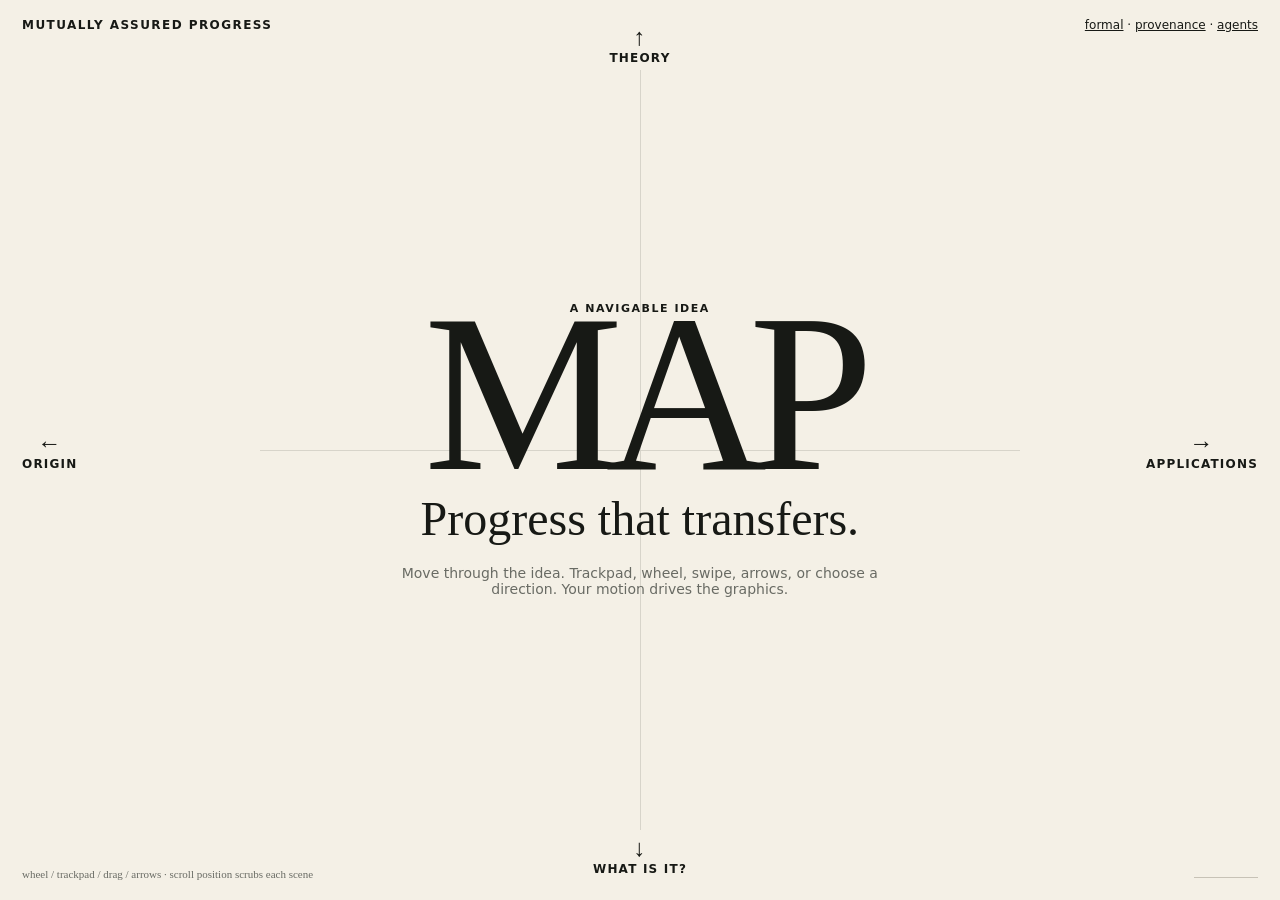
==== commit 2c3d1274: "Make MAP plane motion and graphics scroll-responsive" ====
--- a/index.html
+++ b/index.html
@@ -1,11 +1,71 @@
-<!doctype html><html lang="en"><head><meta charset="utf-8"><meta name="viewport" content="width=device-width,initial-scale=1"><title>MAP — explore the idea</title><meta name="description" content="Explore Mutually Assured Progress as a four-direction conceptual space."><style>
-:root{--paper:#f4f0e6;--ink:#171915;--muted:#696b64;--rule:#c7c2b6;--map:#23614b;--mad:#9a493e;--gold:#b38b35;--blue:#517789}*{box-sizing:border-box}html,body{margin:0;width:100%;height:100%;overflow:hidden;background:var(--paper);color:var(--ink)}body{font-family:Georgia,'Times New Roman',serif}.sans{font-family:ui-sans-serif,system-ui,sans-serif}.stage{position:fixed;inset:0;overflow:hidden}.world{position:absolute;width:300vw;height:300vh;left:-100vw;top:-100vh;transition:transform .85s cubic-bezier(.22,.8,.2,1)}.panel{position:absolute;width:100vw;height:100vh;padding:clamp(24px,4vw,64px);overflow:auto}.center{left:100vw;top:100vh}.north{left:100vw;top:0}.south{left:100vw;top:200vh}.west{left:0;top:100vh}.east{left:200vw;top:100vh}.mast{position:fixed;z-index:20;top:18px;left:22px;font:700 12px ui-sans-serif,system-ui;letter-spacing:.12em}.meta{position:fixed;z-index:20;top:18px;right:22px;font:12px ui-sans-serif,system-ui}.meta a{color:inherit}.compass{position:fixed;z-index:30;inset:0;pointer-events:none}.nav{position:absolute;pointer-events:auto;border:0;background:transparent;color:inherit;cursor:pointer;font:650 12px ui-sans-serif,system-ui;text-transform:uppercase;letter-spacing:.1em;padding:14px}.nav:hover .line{transform:scale(1.15)}.nav .line{display:block;transition:.2s;font-size:24px;font-family:Georgia,serif;font-weight:400}.up{top:10px;left:50%;transform:translateX(-50%)}.down{bottom:10px;left:50%;transform:translateX(-50%)}.left{left:8px;top:50%;transform:translateY(-50%)}.right{right:8px;top:50%;transform:translateY(-50%)}.home{position:absolute;left:50%;top:50%;transform:translate(-50%,-50%);pointer-events:auto;border:1px solid var(--ink);background:var(--paper);width:48px;height:48px;border-radius:50%;font:700 11px ui-sans-serif;cursor:pointer;opacity:0;transition:.25s}.home.show{opacity:1}.center-inner{height:100%;display:grid;place-items:center;text-align:center}.center h1{font-weight:500;font-size:clamp(5rem,18vw,14rem);letter-spacing:-.08em;line-height:.7;margin:0}.tag{font-size:clamp(1.6rem,4vw,3rem);margin:1.2rem 0}.prompt{font:14px ui-sans-serif,system-ui;color:var(--muted);max-width:520px;margin:auto}.cross{position:absolute;left:50%;top:50%;width:min(64vw,760px);height:min(64vw,760px);transform:translate(-50%,-50%);opacity:.13;pointer-events:none}.cross:before,.cross:after{content:"";position:absolute;background:var(--ink)}.cross:before{width:1px;height:100%;left:50%}.cross:after{height:1px;width:100%;top:50%}.panel-head{max-width:1050px;margin:9vh auto 4vh}.eyebrow{font:700 11px ui-sans-serif,system-ui;text-transform:uppercase;letter-spacing:.14em}.panel h2{font-size:clamp(3.2rem,8vw,8rem);font-weight:500;line-height:.84;letter-spacing:-.055em;margin:.15em 0}.dek{font-size:clamp(1.2rem,2.2vw,1.8rem);max-width:760px}.scene{max-width:1050px;margin:4vh auto 12vh;min-height:54vh;border-top:1px solid var(--ink);padding-top:3vh}.step{min-height:58vh;display:grid;grid-template-columns:1fr 1.25fr;gap:5vw;align-items:center;border-bottom:1px solid var(--rule)}.step-copy{font-size:clamp(1.2rem,2vw,1.6rem)}.step-copy strong{font-size:clamp(2rem,4vw,4rem);font-weight:500;display:block;line-height:1;margin-bottom:.5em}.visual{height:330px;position:relative;display:grid;place-items:center}.membrane{width:120px;height:120px;border:2px solid var(--map);border-radius:48% 52% 55% 45%;display:grid;place-items:center;font:700 18px ui-sans-serif;color:var(--map);position:absolute;transition:.3s}.mA{left:12%}.mB{right:12%}.bridge{height:2px;background:var(--map);position:absolute;left:30%;right:30%;top:50%}.bridge:after,.bridge:before{content:'›';position:absolute;font-size:30px;color:var(--map);top:-20px}.bridge:after{right:-3px}.bridge:before{left:-3px;transform:rotate(180deg)}.pulse{position:absolute;width:14px;height:14px;background:var(--gold);border-radius:50%;top:calc(50% - 6px);animation:pulse 2.5s ease-in-out infinite}@keyframes pulse{0%{left:31%}50%{left:67%}100%{left:31%}}.madline{height:2px;background:var(--mad);position:absolute;left:29%;right:29%;top:50%}.madline:after,.madline:before{content:'◀';position:absolute;color:var(--mad);top:-11px}.madline:before{left:-5px}.madline:after{right:-5px;transform:rotate(180deg)}.history{display:flex;gap:0;align-items:center;justify-content:center;width:100%}.history span{border:1px solid var(--ink);padding:16px 20px;font:13px ui-sans-serif;background:var(--paper)}.history i{width:60px;border-top:1px solid var(--ink)}.apps{display:grid;grid-template-columns:repeat(2,1fr);gap:1px;background:var(--ink);border:1px solid var(--ink);width:100%}.app{background:var(--paper);padding:25px;min-height:120px;font:15px ui-sans-serif}.app b{font:500 25px Georgia,serif;display:block;margin-bottom:8px}.formula{font-size:clamp(1.4rem,3vw,2.5rem);text-align:center}.viability{position:absolute;width:180px;height:180px;border:1px dashed var(--map);border-radius:50%;opacity:.6}.vA{left:7%}.vB{right:7%}.lab{width:100%;font:13px ui-sans-serif}.lab label{display:flex;justify-content:space-between}.lab input{width:100%;accent-color:var(--map)}svg{width:100%;height:230px;border-bottom:1px solid var(--ink);margin-top:15px}.proof{font:13px ui-sans-serif;color:var(--muted);margin-top:10px}.proof b{color:var(--map)}.hint{position:fixed;z-index:21;bottom:20px;left:22px;font:11px ui-sans-serif;color:var(--muted)}@media(max-width:700px){.step{grid-template-columns:1fr;gap:1rem;padding:8vh 0}.visual{height:260px}.meta{display:none}.left{left:-5px}.right{right:-5px}.nav{font-size:10px}.center h1{font-size:35vw}.cross{width:85vw;height:85vw}.apps{grid-template-columns:1fr}.hint{display:none}}@media(prefers-reduced-motion:reduce){.world{transition:none}.pulse{animation:none}}
-</style></head><body><div class="mast">MUTUALLY ASSURED PROGRESS</div><div class="meta sans"><a href="FORMAL.md">formal</a> · <a href="PROVENANCE.md">provenance</a> · <a href="map.json">agents</a></div><div class="stage"><div class="world" id="world">
-<section class="panel center"><div class="cross"></div><div class="center-inner"><div><div class="eyebrow">A navigable idea</div><h1>MAP</h1><div class="tag">Progress that transfers.</div><p class="prompt">Move through the idea. Scroll, swipe, use arrow keys, or choose a direction.</p></div></div></section>
-<section class="panel north"><div class="panel-head"><div class="eyebrow">↑ Theory / the nitty gritty</div><h2>How can progress<br>remain viable?</h2><p class="dek">Principia Symbolica treats MAP as a relation between distinct symbolic systems whose coupling must preserve their capacity to continue.</p></div><div class="scene"><article class="step"><div class="step-copy"><strong>Two systems remain two.</strong>MAP is not fusion. Each membrane has its own identity, history, drift, reflection, and viability domain.</div><div class="visual"><div class="viability vA"></div><div class="viability vB"></div><div class="membrane mA">A</div><div class="membrane mB">B</div></div></article><article class="step"><div class="step-copy"><strong>Transfer crosses the boundary.</strong>Symbolic metabolism includes transfer operators <i>T</i><sub>AB</sub> and <i>T</i><sub>BA</sub>. Mutual reflection regulates what the interaction does to each participant.</div><div class="visual"><div class="membrane mA">A</div><div class="membrane mB">B</div><div class="bridge"></div><div class="pulse"></div></div></article><article class="step"><div class="step-copy"><strong>Viability is the constraint.</strong>The relationship is MAP-like only when interaction does not purchase one system's progress by collapsing the other's ability to persist.</div><div class="formula">V<sub>A</sub>(n+1) ≥ V<sub>A</sub>(n)<br>V<sub>B</sub>(n+1) ≥ V<sub>B</sub>(n)</div></article><article class="step"><div class="step-copy"><strong>Then ask about convergence.</strong>The Lean kernel isolates a simpler population question: under a persistent advantage and a contraction with no hidden opposing inflow, does MAP share approach one?</div><div class="lab"><label>Residual contraction q <output id="qo">0.70</output></label><input id="q" type="range" min="0" max="99" value="70"><svg id="plot" viewBox="0 0 600 230"><path id="curve" fill="none" stroke="#23614b" stroke-width="4"/></svg><div class="proof"><b>Mechanically checked:</b> mapShare(q,p₀,n)=1−qⁿ(1−p₀) → 1 for 0≤q&lt;1.</div></div></article></div></section>
-<section class="panel south"><div class="panel-head"><div class="eyebrow">↓ Intuition / what is it?</div><h2>Progress that<br>transfers.</h2><p class="dek">Not “everyone agrees.” Not “cooperation always wins.” Something more structural: my improvement can help preserve your capacity to improve, and yours can help preserve mine.</p></div><div class="scene"><article class="step"><div class="step-copy"><strong>Improvement can be local.</strong>A system gets better. Nothing guarantees anyone else can use, verify, inherit, or survive that improvement.</div><div class="visual"><div class="membrane mA">A +</div><div class="membrane mB" style="border-color:#999;color:#777">B</div></div></article><article class="step"><div class="step-copy"><strong>Progress is relational.</strong>Now let useful structure cross the boundary without erasing either participant.</div><div class="visual"><div class="membrane mA">A +</div><div class="membrane mB">B +</div><div class="bridge"></div><div class="pulse"></div></div></article><article class="step"><div class="step-copy"><strong>The bridge matters.</strong>Advantage alone is not enough. If progress cannot propagate—or opposing mass is continually replenished—the system can fail to converge.</div><div class="formula">advantage ≠ transfer<br><br><b>progress = improvement that transfers</b></div></article></div></section>
-<section class="panel west"><div class="panel-head"><div class="eyebrow">← Origin / why MAP?</div><h2>What if MAD is<br>a failure of intelligence?</h2><p class="dek">MAP emerged from trying to sublimate deterrence logic: keep the stabilizing insight that relationships matter, but change what the relationship makes mutually durable.</p></div><div class="scene"><article class="step"><div class="step-copy"><strong>MAD stabilizes through vulnerability.</strong>I cannot defect because you can destroy me. The relation preserves an equilibrium by preserving reciprocal threat.</div><div class="visual"><div class="membrane mA" style="border-color:var(--mad);color:var(--mad)">A</div><div class="membrane mB" style="border-color:var(--mad);color:var(--mad)">B</div><div class="madline"></div></div></article><article class="step"><div class="step-copy"><strong>The inversion.</strong>Can the same relational insight be redirected? Instead of mutually preserving the capacity to destroy, mutually preserve the capacity to progress.</div><div class="visual"><div class="madline" style="opacity:.18"></div><div class="bridge"></div><div class="membrane mA">A</div><div class="membrane mB">B</div><div class="pulse"></div></div></article><article class="step"><div class="step-copy"><strong>A research lineage, not a creation myth.</strong>Earlier bounded-knowledge and refinement machinery fed Giants; explicit MAP appears in Giants Phase 3; Principia Symbolica develops the formal relation; Lean checks a convergence kernel.</div><div class="history"><span>Giants</span><i></i><span>MAP</span><i></i><span>PS</span><i></i><span>Lean</span></div></article></div></section>
-<section class="panel east"><div class="panel-head"><div class="eyebrow">→ Application / where can it live?</div><h2>Any boundary<br>that can transfer progress.</h2><p class="dek">MAP is interesting wherever distinct adaptive systems interact repeatedly and neither should become the sovereign remainder.</p></div><div class="scene"><article class="step"><div class="step-copy"><strong>Change the skin. Keep the relation.</strong>The same questions recur: what crosses the boundary, who remains viable, what gets remembered, and whether gains propagate.</div><div class="apps"><div class="app"><b>Research</b>Can collaborators preserve provenance while making each other's hypotheses stronger?</div><div class="app"><b>Agents</b>Can capability transfer without silently transferring recursive authority?</div><div class="app"><b>Institutions</b>Can coordination improve participants without making one indispensable sovereign?</div><div class="app"><b>Commons</b>Can shared infrastructure compound contribution instead of extracting it?</div></div></article><article class="step"><div class="step-copy"><strong>MAP is a test, not a sticker.</strong>An application should expose its transfer mechanism, viability conditions, failure modes, and evidence. Architectural resemblance alone is not derivation.</div><div class="formula">Who improves?<br>What transfers?<br>Who remains viable?<br>What can break?</div></article></div></section>
-</div></div><div class="compass"><button class="nav up" data-go="north"><span class="line">↑</span>Theory</button><button class="nav down" data-go="south"><span class="line">↓</span>What is it?</button><button class="nav left" data-go="west"><span class="line">←</span>Origin</button><button class="nav right" data-go="east"><span class="line">→</span>Applications</button><button class="home" id="home" data-go="center">MAP</button></div><div class="hint">wheel / swipe / arrows · move deeper by scrolling inside a lane</div><script>
-const world=document.querySelector('#world'),home=document.querySelector('#home');let here='center',lock=false;const pos={center:[0,0],north:[0,100],south:[0,-100],west:[100,0],east:[-100,0]};function go(where){here=where;const [x,y]=pos[where];world.style.transform=`translate(${x}vw,${y}vh)`;home.classList.toggle('show',where!=='center');document.querySelectorAll('.panel').forEach(p=>{if(p.classList.contains(where))p.scrollTop=0})}document.querySelectorAll('[data-go]').forEach(b=>b.onclick=()=>go(b.dataset.go));addEventListener('keydown',e=>{if(e.key==='Escape')go('center');if(here==='center'){if(e.key==='ArrowUp')go('north');if(e.key==='ArrowDown')go('south');if(e.key==='ArrowLeft')go('west');if(e.key==='ArrowRight')go('east')}});addEventListener('wheel',e=>{if(lock)return;const panel=document.querySelector('.panel.'+here);if(here!=='center'){const atTop=panel.scrollTop<4;if(atTop&&e.deltaY<0){lock=true;go('center');setTimeout(()=>lock=false,700)}return}lock=true;if(Math.abs(e.deltaX)>Math.abs(e.deltaY))go(e.deltaX>0?'east':'west');else go(e.deltaY>0?'south':'north');setTimeout(()=>lock=false,700)},{passive:true});let sx=0,sy=0;addEventListener('touchstart',e=>{sx=e.touches[0].clientX;sy=e.touches[0].clientY},{passive:true});addEventListener('touchend',e=>{if(here!=='center')return;const dx=e.changedTouches[0].clientX-sx,dy=e.changedTouches[0].clientY-sy;if(Math.max(Math.abs(dx),Math.abs(dy))<45)return;if(Math.abs(dx)>Math.abs(dy))go(dx<0?'east':'west');else go(dy<0?'south':'north')},{passive:true});const q=document.querySelector('#q'),curve=document.querySelector('#curve'),qo=document.querySelector('#qo');function plot(){let Q=+q.value/100,p=.18,d='';qo.textContent=Q.toFixed(2);for(let n=0;n<=30;n++){let v=1-Math.pow(Q,n)*(1-p),x=10+n*19,y=215-v*195;d+=(n?'L':'M')+x+' '+y+' '}curve.setAttribute('d',d)}q.oninput=plot;plot();
-</script></body></html>+<!doctype html>
+<html lang="en">
+<head>
+<meta charset="utf-8">
+<meta name="viewport" content="width=device-width,initial-scale=1">
+<title>MAP — explore the idea</title>
+<meta name="description" content="Explore Mutually Assured Progress as a four-direction conceptual space.">
+<style>
+:root{--paper:#f4f0e6;--ink:#171915;--muted:#696b64;--rule:#c7c2b6;--map:#23614b;--mad:#9a493e;--gold:#b38b35;--blue:#517789}
+*{box-sizing:border-box}html,body{margin:0;width:100%;height:100%;overflow:hidden;background:var(--paper);color:var(--ink)}body{font-family:Georgia,'Times New Roman',serif}.sans{font-family:ui-sans-serif,system-ui,sans-serif}.stage{position:fixed;inset:0;overflow:hidden;touch-action:none}.world{position:absolute;width:300vw;height:300vh;left:-100vw;top:-100vh;will-change:transform}.panel{position:absolute;width:100vw;height:100vh;padding:clamp(24px,4vw,64px);overflow:auto;overscroll-behavior:contain;scrollbar-width:thin;scrollbar-color:var(--rule) transparent}.center{left:100vw;top:100vh;overflow:hidden}.north{left:100vw;top:0}.south{left:100vw;top:200vh}.west{left:0;top:100vh}.east{left:200vw;top:100vh}.mast{position:fixed;z-index:20;top:18px;left:22px;font:700 12px ui-sans-serif,system-ui;letter-spacing:.12em}.meta{position:fixed;z-index:20;top:18px;right:22px;font:12px ui-sans-serif,system-ui}.meta a{color:inherit}.compass{position:fixed;z-index:30;inset:0;pointer-events:none}.nav{position:absolute;pointer-events:auto;border:0;background:transparent;color:inherit;cursor:pointer;font:650 12px ui-sans-serif,system-ui;text-transform:uppercase;letter-spacing:.1em;padding:14px}.nav .line{display:block;font-size:24px;font-family:Georgia,serif;font-weight:400;transition:transform .15s}.nav:hover .line{transform:scale(1.18)}.up{top:10px;left:50%;transform:translateX(-50%)}.down{bottom:10px;left:50%;transform:translateX(-50%)}.left{left:8px;top:50%;transform:translateY(-50%)}.right{right:8px;top:50%;transform:translateY(-50%)}.home{position:absolute;left:50%;top:50%;transform:translate(-50%,-50%);pointer-events:auto;border:1px solid var(--ink);background:var(--paper);width:50px;height:50px;border-radius:50%;font:700 11px ui-sans-serif;cursor:pointer;opacity:0;transition:opacity .2s}.home.show{opacity:1}.center-inner{height:100%;display:grid;place-items:center;text-align:center;will-change:opacity,transform}.center h1{font-weight:500;font-size:clamp(5rem,18vw,14rem);letter-spacing:-.08em;line-height:.7;margin:0}.tag{font-size:clamp(1.6rem,4vw,3rem);margin:1.2rem 0}.prompt{font:14px ui-sans-serif,system-ui;color:var(--muted);max-width:540px;margin:auto}.cross{position:absolute;left:50%;top:50%;width:min(64vw,760px);height:min(64vw,760px);transform:translate(-50%,-50%);opacity:.13;pointer-events:none;will-change:transform}.cross:before,.cross:after{content:"";position:absolute;background:var(--ink)}.cross:before{width:1px;height:100%;left:50%}.cross:after{height:1px;width:100%;top:50%}.panel-head{max-width:1050px;margin:9vh auto 4vh}.eyebrow{font:700 11px ui-sans-serif,system-ui;text-transform:uppercase;letter-spacing:.14em}.panel h2{font-size:clamp(3.2rem,8vw,8rem);font-weight:500;line-height:.84;letter-spacing:-.055em;margin:.15em 0}.dek{font-size:clamp(1.2rem,2.2vw,1.8rem);max-width:760px}.scene{max-width:1050px;margin:4vh auto 12vh;min-height:54vh;border-top:1px solid var(--ink);padding-top:3vh}.step{--p:0;min-height:68vh;display:grid;grid-template-columns:1fr 1.25fr;gap:5vw;align-items:center;border-bottom:1px solid var(--rule)}.step-copy{font-size:clamp(1.2rem,2vw,1.6rem)}.step-copy strong{font-size:clamp(2rem,4vw,4rem);font-weight:500;display:block;line-height:1;margin-bottom:.5em}.visual{height:350px;position:relative;display:grid;place-items:center;overflow:hidden}.membrane{width:120px;height:120px;border:2px solid var(--map);border-radius:48% 52% 55% 45%;display:grid;place-items:center;font:700 18px ui-sans-serif;color:var(--map);position:absolute;will-change:transform,opacity}.mA{left:12%}.mB{right:12%}.bridge,.madline{height:2px;position:absolute;left:29%;right:29%;top:50%;transform:scaleX(var(--p));transform-origin:center;will-change:transform,opacity}.bridge{background:var(--map)}.bridge:after,.bridge:before{content:'›';position:absolute;font-size:30px;color:var(--map);top:-20px}.bridge:after{right:-3px}.bridge:before{left:-3px;transform:rotate(180deg)}.traveler{position:absolute;width:14px;height:14px;background:var(--gold);border-radius:50%;top:calc(50% - 6px);left:calc(30% + var(--p) * 40%);will-change:left,transform;transform:scale(calc(.7 + var(--p)*.55))}.madline{background:var(--mad)}.madline:after,.madline:before{content:'◀';position:absolute;color:var(--mad);top:-11px}.madline:before{left:-5px}.madline:after{right:-5px;transform:rotate(180deg)}.viability{position:absolute;width:180px;height:180px;border:1px dashed var(--map);border-radius:50%;opacity:calc(.18 + var(--p)*.62);transform:scale(calc(.78 + var(--p)*.34));will-change:transform,opacity}.vA{left:7%}.vB{right:7%}.separate .mA{transform:translateX(calc(var(--p)*-24px)) rotate(calc(var(--p)*-7deg))}.separate .mB{transform:translateX(calc(var(--p)*24px)) rotate(calc(var(--p)*7deg))}.transfer .mA{transform:translateX(calc(var(--p)*-8px))}.transfer .mB{transform:translateX(calc(var(--p)*8px))}.local .mA{transform:scale(calc(1 + var(--p)*.35));background:rgba(35,97,75,calc(var(--p)*.08))}.local .mB{opacity:calc(.35 + (1 - var(--p))*.35)}.inversion .madline{transform:scaleX(calc(1 - var(--p)));opacity:calc(1 - var(--p))}.inversion .bridge{transform:scaleX(var(--p));opacity:var(--p)}.inversion .traveler{opacity:var(--p)}.inversion .mA,.inversion .mB{border-color:color-mix(in srgb,var(--mad) calc((1 - var(--p))*100%),var(--map));color:color-mix(in srgb,var(--mad) calc((1 - var(--p))*100%),var(--map))}.history{display:flex;align-items:center;justify-content:center;width:100%;position:relative}.history span{border:1px solid var(--ink);padding:16px 20px;font:13px ui-sans-serif;background:var(--paper);opacity:calc(.2 + var(--p)*.8);transform:translateX(calc((.5 - var(--i))*120px*(1 - var(--p))));will-change:transform,opacity}.history i{width:60px;border-top:1px solid var(--ink);transform:scaleX(var(--p));transform-origin:center}.apps{display:grid;grid-template-columns:repeat(2,1fr);gap:1px;background:var(--ink);border:1px solid var(--ink);width:100%}.app{background:var(--paper);padding:25px;min-height:120px;font:15px ui-sans-serif;opacity:calc(.22 + var(--p)*.78);transform:translateY(calc((1 - var(--p))*34px));will-change:transform,opacity}.app:nth-child(2){transform:translateY(calc((1 - var(--p))*52px))}.app:nth-child(3){transform:translateY(calc((1 - var(--p))*70px))}.app:nth-child(4){transform:translateY(calc((1 - var(--p))*88px))}.app b{font:500 25px Georgia,serif;display:block;margin-bottom:8px}.formula{font-size:clamp(1.4rem,3vw,2.5rem);text-align:center;transform:scale(calc(.92 + var(--p)*.08));opacity:calc(.25 + var(--p)*.75);will-change:transform,opacity}.lab{width:100%;font:13px ui-sans-serif}.lab label{display:flex;justify-content:space-between}.lab input{width:100%;accent-color:var(--map)}svg{width:100%;height:230px;border-bottom:1px solid var(--ink);margin-top:15px}.proof{font:13px ui-sans-serif;color:var(--muted);margin-top:10px}.proof b{color:var(--map)}.hint{position:fixed;z-index:21;bottom:20px;left:22px;font:11px ui-sans-serif;color:var(--muted)}.progressmark{position:fixed;z-index:22;right:22px;bottom:22px;width:64px;height:1px;background:var(--rule);overflow:hidden}.progressmark i{display:block;width:100%;height:100%;background:var(--ink);transform:scaleX(0);transform-origin:left}.lane-title{position:fixed;z-index:21;left:50%;bottom:18px;transform:translateX(-50%);font:10px ui-sans-serif,system-ui;text-transform:uppercase;letter-spacing:.13em;color:var(--muted);opacity:0;transition:opacity .2s}.lane-title.show{opacity:1}@media(max-width:700px){.step{grid-template-columns:1fr;gap:1rem;padding:8vh 0}.visual{height:280px}.meta{display:none}.left{left:-5px}.right{right:-5px}.nav{font-size:10px}.center h1{font-size:35vw}.cross{width:85vw;height:85vw}.apps{grid-template-columns:1fr}.hint,.progressmark{display:none}.panel{padding-left:24px;padding-right:24px}.history span{padding:12px 10px;font-size:11px}.history i{width:20px}}@media(prefers-reduced-motion:reduce){.world,.center-inner,.cross,.membrane,.viability,.bridge,.madline,.traveler,.history span,.history i,.app,.formula{transition:none!important;animation:none!important}}
+</style>
+</head>
+<body>
+<div class="mast">MUTUALLY ASSURED PROGRESS</div>
+<div class="meta sans"><a href="FORMAL.md">formal</a> · <a href="PROVENANCE.md">provenance</a> · <a href="map.json">agents</a></div>
+<div class="stage" id="stage"><div class="world" id="world">
+<section class="panel center"><div class="cross" id="cross"></div><div class="center-inner" id="centerInner"><div><div class="eyebrow">A navigable idea</div><h1>MAP</h1><div class="tag">Progress that transfers.</div><p class="prompt">Move through the idea. Trackpad, wheel, swipe, arrows, or choose a direction. Your motion drives the graphics.</p></div></div></section>
+<section class="panel north" data-lane="north"><div class="panel-head"><div class="eyebrow">↑ Theory / the nitty gritty</div><h2>How can progress<br>remain viable?</h2><p class="dek">Principia Symbolica treats MAP as a relation between distinct symbolic systems whose coupling must preserve their capacity to continue.</p></div><div class="scene">
+<article class="step separate"><div class="step-copy"><strong>Two systems remain two.</strong>MAP is not fusion. Each membrane has its own identity, history, drift, reflection, and viability domain.</div><div class="visual"><div class="viability vA"></div><div class="viability vB"></div><div class="membrane mA">A</div><div class="membrane mB">B</div></div></article>
+<article class="step transfer"><div class="step-copy"><strong>Transfer crosses the boundary.</strong>Symbolic metabolism includes transfer operators <i>T</i><sub>AB</sub> and <i>T</i><sub>BA</sub>. Mutual reflection regulates what the interaction does to each participant.</div><div class="visual"><div class="membrane mA">A</div><div class="membrane mB">B</div><div class="bridge"></div><div class="traveler"></div></div></article>
+<article class="step"><div class="step-copy"><strong>Viability is the constraint.</strong>The relationship is MAP-like only when interaction does not purchase one system's progress by collapsing the other's ability to persist.</div><div class="formula">V<sub>A</sub>(n+1) ≥ V<sub>A</sub>(n)<br>V<sub>B</sub>(n+1) ≥ V<sub>B</sub>(n)</div></article>
+<article class="step" id="leanStep"><div class="step-copy"><strong>Then ask about convergence.</strong>The Lean kernel isolates a simpler population question: under a persistent advantage and a contraction with no hidden opposing inflow, does MAP share approach one?</div><div class="lab"><label>Residual contraction q <output id="qo">0.70</output></label><input id="q" type="range" min="0" max="99" value="70"><svg id="plot" viewBox="0 0 600 230" role="img" aria-label="Lean MAP convergence curve"><path id="curve" pathLength="1" fill="none" stroke="#23614b" stroke-width="4" stroke-dasharray="1" stroke-dashoffset="1"/><circle id="curveDot" r="6" fill="#b38b35" cx="10" cy="180"/></svg><div class="proof"><b>Mechanically checked:</b> mapShare(q,p₀,n)=1−qⁿ(1−p₀) → 1 for 0≤q&lt;1.</div></div></article>
+</div></section>
+<section class="panel south" data-lane="south"><div class="panel-head"><div class="eyebrow">↓ Intuition / what is it?</div><h2>Progress that<br>transfers.</h2><p class="dek">Not “everyone agrees.” Not “cooperation always wins.” Something more structural: my improvement can help preserve your capacity to improve, and yours can help preserve mine.</p></div><div class="scene">
+<article class="step local"><div class="step-copy"><strong>Improvement can be local.</strong>A system gets better. Nothing guarantees anyone else can use, verify, inherit, or survive that improvement.</div><div class="visual"><div class="membrane mA">A +</div><div class="membrane mB" style="border-color:#999;color:#777">B</div></div></article>
+<article class="step transfer"><div class="step-copy"><strong>Progress is relational.</strong>Now let useful structure cross the boundary without erasing either participant.</div><div class="visual"><div class="membrane mA">A +</div><div class="membrane mB">B +</div><div class="bridge"></div><div class="traveler"></div></div></article>
+<article class="step"><div class="step-copy"><strong>The bridge matters.</strong>Advantage alone is not enough. If progress cannot propagate—or opposing mass is continually replenished—the system can fail to converge.</div><div class="formula">advantage ≠ transfer<br><br><b>progress = improvement that transfers</b></div></article>
+</div></section>
+<section class="panel west" data-lane="west"><div class="panel-head"><div class="eyebrow">← Origin / why MAP?</div><h2>What if MAD is<br>a failure of intelligence?</h2><p class="dek">MAP emerged from trying to sublimate deterrence logic: keep the stabilizing insight that relationships matter, but change what the relationship makes mutually durable.</p></div><div class="scene">
+<article class="step"><div class="step-copy"><strong>MAD stabilizes through vulnerability.</strong>I cannot defect because you can destroy me. The relation preserves an equilibrium by preserving reciprocal threat.</div><div class="visual"><div class="membrane mA" style="border-color:var(--mad);color:var(--mad)">A</div><div class="membrane mB" style="border-color:var(--mad);color:var(--mad)">B</div><div class="madline"></div></div></article>
+<article class="step inversion"><div class="step-copy"><strong>The inversion.</strong>Can the same relational insight be redirected? Instead of mutually preserving the capacity to destroy, mutually preserve the capacity to progress.</div><div class="visual"><div class="madline"></div><div class="bridge"></div><div class="membrane mA">A</div><div class="membrane mB">B</div><div class="traveler"></div></div></article>
+<article class="step"><div class="step-copy"><strong>A research lineage, not a creation myth.</strong>Earlier bounded-knowledge and refinement machinery fed Giants; explicit MAP appears in Giants Phase 3; Principia Symbolica develops the formal relation; Lean checks a convergence kernel.</div><div class="history"><span style="--i:0">Giants</span><i></i><span style="--i:.33">MAP</span><i></i><span style="--i:.66">PS</span><i></i><span style="--i:1">Lean</span></div></article>
+</div></section>
+<section class="panel east" data-lane="east"><div class="panel-head"><div class="eyebrow">→ Application / where can it live?</div><h2>Any boundary<br>that can transfer progress.</h2><p class="dek">MAP is interesting wherever distinct adaptive systems interact repeatedly and neither should become the sovereign remainder.</p></div><div class="scene">
+<article class="step"><div class="step-copy"><strong>Change the skin. Keep the relation.</strong>The same questions recur: what crosses the boundary, who remains viable, what gets remembered, and whether gains propagate.</div><div class="apps"><div class="app"><b>Research</b>Can collaborators preserve provenance while making each other's hypotheses stronger?</div><div class="app"><b>Agents</b>Can capability transfer without silently transferring recursive authority?</div><div class="app"><b>Institutions</b>Can coordination improve participants without making one indispensable sovereign?</div><div class="app"><b>Commons</b>Can shared infrastructure compound contribution instead of extracting it?</div></div></article>
+<article class="step"><div class="step-copy"><strong>MAP is a test, not a sticker.</strong>An application should expose its transfer mechanism, viability conditions, failure modes, and evidence. Architectural resemblance alone is not derivation.</div><div class="formula">Who improves?<br>What transfers?<br>Who remains viable?<br>What can break?</div></article>
+</div></section>
+</div></div>
+<div class="compass"><button class="nav up" data-go="north"><span class="line">↑</span>Theory</button><button class="nav down" data-go="south"><span class="line">↓</span>What is it?</button><button class="nav left" data-go="west"><span class="line">←</span>Origin</button><button class="nav right" data-go="east"><span class="line">→</span>Applications</button><button class="home" id="home" data-go="center">MAP</button></div>
+<div class="hint">wheel / trackpad / drag / arrows · scroll position scrubs each scene</div><div class="lane-title" id="laneTitle"></div><div class="progressmark"><i id="progressFill"></i></div>
+<script>
+const clamp=(v,a,b)=>Math.max(a,Math.min(b,v));
+const world=document.querySelector('#world'),stage=document.querySelector('#stage'),home=document.querySelector('#home'),centerInner=document.querySelector('#centerInner'),cross=document.querySelector('#cross'),laneTitle=document.querySelector('#laneTitle'),progressFill=document.querySelector('#progressFill');
+const panels={north:document.querySelector('.north'),south:document.querySelector('.south'),west:document.querySelector('.west'),east:document.querySelector('.east')};
+const labels={north:'Theory / the nitty gritty',south:'What is MAP?',west:'Origin / why MAP?',east:'Applications'};
+let here='center',cam={x:0,y:0},target={x:0,y:0},raf=0,wheelTimer=0,gestureAxis=null,drag=null,reduced=matchMedia('(prefers-reduced-motion: reduce)').matches;
+const lanePos={center:[0,0],north:[0,-1],south:[0,1],west:[-1,0],east:[1,0]};
+function setTarget(where){const [x,y]=lanePos[where];target.x=x;target.y=y;here=where;home.classList.toggle('show',where!=='center');laneTitle.textContent=where==='center'?'':labels[where];laneTitle.classList.toggle('show',where!=='center');if(where!=='center'){panels[where].scrollTop=0;updateLane(panels[where])}startRAF()}
+function startRAF(){if(!raf)raf=requestAnimationFrame(tick)}
+function tick(){const ease=reduced?1:.16;cam.x+=(target.x-cam.x)*ease;cam.y+=(target.y-cam.y)*ease;if(Math.abs(target.x-cam.x)<.0005)cam.x=target.x;if(Math.abs(target.y-cam.y)<.0005)cam.y=target.y;renderCamera();if(cam.x!==target.x||cam.y!==target.y)raf=requestAnimationFrame(tick);else raf=0}
+function renderCamera(){world.style.transform=`translate3d(${-cam.x*innerWidth}px,${-cam.y*innerHeight}px,0)`;const d=Math.min(1,Math.hypot(cam.x,cam.y));centerInner.style.opacity=String(1-d*.86);centerInner.style.transform=`scale(${1-d*.08})`;cross.style.transform=`translate(-50%,-50%) rotate(${cam.x*14-cam.y*14}deg) scale(${1+d*.12})`}
+function snapFromCamera(){const ax=Math.abs(target.x),ay=Math.abs(target.y);if(Math.max(ax,ay)<.22){setTarget('center');return}if(ax>ay)setTarget(target.x>0?'east':'west');else setTarget(target.y>0?'south':'north')}
+function nudgeCamera(dx,dy){here='center';home.classList.remove('show');laneTitle.classList.remove('show');target.x=clamp(target.x+dx,-1,1);target.y=clamp(target.y+dy,-1,1);if(gestureAxis==='x')target.y=0;if(gestureAxis==='y')target.x=0;startRAF();clearTimeout(wheelTimer);wheelTimer=setTimeout(()=>{gestureAxis=null;snapFromCamera()},120)}
+addEventListener('wheel',e=>{if(here!=='center')return;e.preventDefault();if(!gestureAxis)gestureAxis=Math.abs(e.deltaX)>Math.abs(e.deltaY)?'x':'y';const s=.0019;if(gestureAxis==='x')nudgeCamera(e.deltaX*s,0);else nudgeCamera(0,e.deltaY*s)},{passive:false});
+document.querySelectorAll('[data-go]').forEach(b=>b.addEventListener('click',()=>setTarget(b.dataset.go)));
+addEventListener('keydown',e=>{if(e.key==='Escape'){setTarget('center');return}if(here==='center'){if(e.key==='ArrowUp')setTarget('north');if(e.key==='ArrowDown')setTarget('south');if(e.key==='ArrowLeft')setTarget('west');if(e.key==='ArrowRight')setTarget('east')}});
+stage.addEventListener('pointerdown',e=>{if(here!=='center')return;drag={id:e.pointerId,x:e.clientX,y:e.clientY,cx:cam.x,cy:cam.y};stage.setPointerCapture(e.pointerId)});
+stage.addEventListener('pointermove',e=>{if(!drag||e.pointerId!==drag.id)return;const dx=(e.clientX-drag.x)/innerWidth,dy=(e.clientY-drag.y)/innerHeight;if(!gestureAxis)gestureAxis=Math.abs(dx)>Math.abs(dy)?'x':'y';if(gestureAxis==='x'){target.x=clamp(drag.cx-dx,-1,1);target.y=0}else{target.y=clamp(drag.cy-dy,-1,1);target.x=0}startRAF()});
+function endDrag(e){if(!drag||e.pointerId!==drag.id)return;drag=null;gestureAxis=null;snapFromCamera()}
+stage.addEventListener('pointerup',endDrag);stage.addEventListener('pointercancel',endDrag);
+function stepProgress(step,panel){const r=step.getBoundingClientRect(),pr=panel.getBoundingClientRect();return clamp((pr.bottom-r.top)/(pr.height+r.height),0,1)}
+function updateLane(panel){const max=Math.max(1,panel.scrollHeight-panel.clientHeight),laneP=panel.scrollTop/max;progressFill.style.transform=`scaleX(${laneP})`;panel.querySelectorAll('.step').forEach(step=>{const p=stepProgress(step,panel);step.style.setProperty('--p',p.toFixed(4));if(step.id==='leanStep')updateLeanScrub(p)})}
+Object.values(panels).forEach(panel=>{let pending=false;panel.addEventListener('scroll',()=>{if(pending)return;pending=true;requestAnimationFrame(()=>{pending=false;updateLane(panel)})},{passive:true});updateLane(panel)});
+const q=document.querySelector('#q'),curve=document.querySelector('#curve'),qo=document.querySelector('#qo'),curveDot=document.querySelector('#curveDot'),leanStep=document.querySelector('#leanStep');let leanP=0;
+function plot(){const Q=+q.value/100,p0=.18;qo.textContent=Q.toFixed(2);let d='';for(let n=0;n<=30;n++){const v=1-Math.pow(Q,n)*(1-p0),x=10+n*19,y=215-v*195;d+=(n?'L':'M')+x+' '+y+' '}curve.setAttribute('d',d);requestAnimationFrame(()=>updateLeanScrub(leanP))}
+function updateLeanScrub(p){leanP=clamp(p,0,1);curve.style.strokeDashoffset=String(1-leanP);try{const len=curve.getTotalLength(),pt=curve.getPointAtLength(len*leanP);curveDot.setAttribute('cx',pt.x);curveDot.setAttribute('cy',pt.y);curveDot.style.opacity=leanP>.02?'1':'0'}catch(_){}}
+q.addEventListener('input',plot);plot();
+addEventListener('resize',()=>{renderCamera();Object.values(panels).forEach(updateLane)});renderCamera();
+</script>
+</body>
+</html>
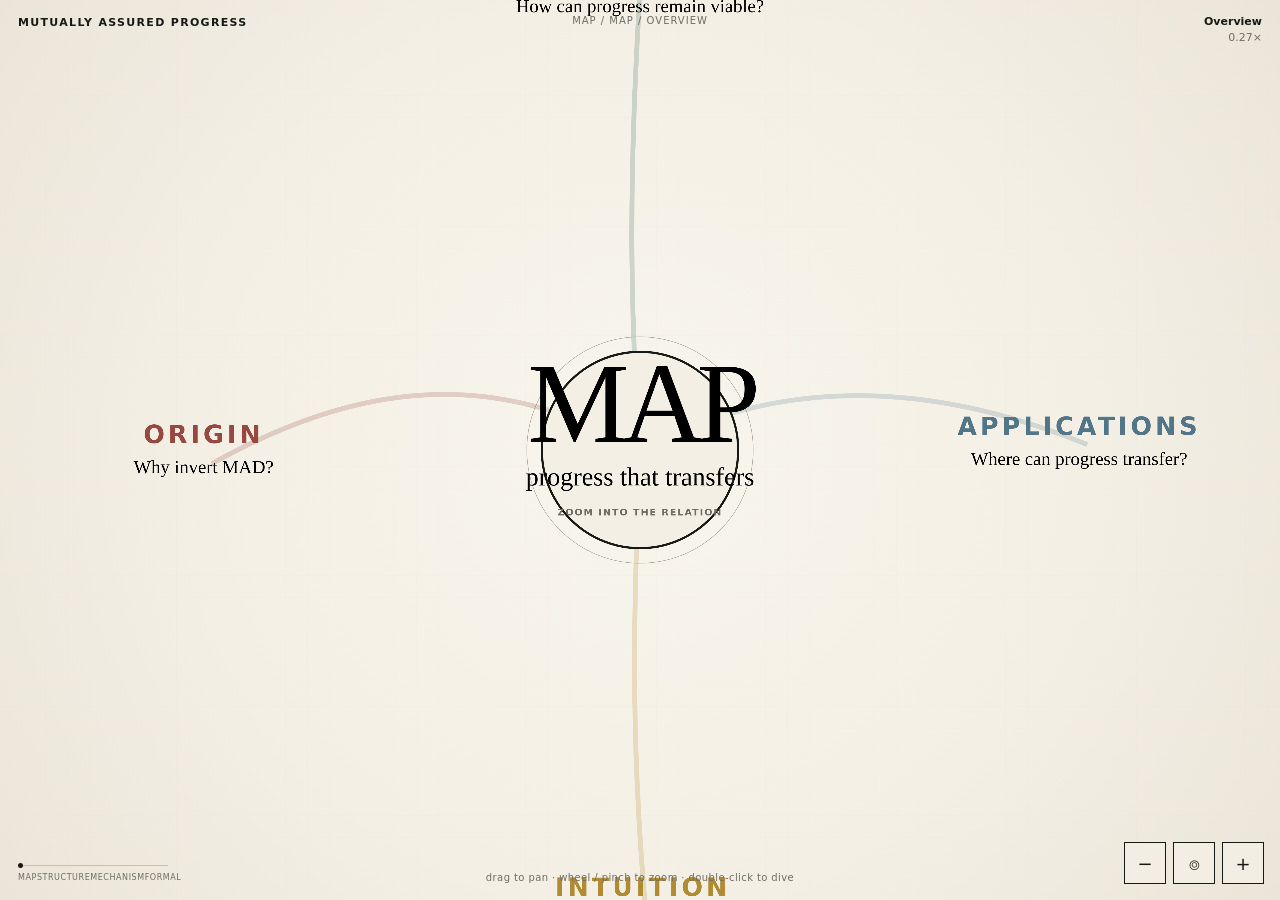
==== commit 8a5bd3c2: "Rebuild MAP as a semantic zoom world" ====
--- a/index.html
+++ b/index.html
@@ -2,70 +2,308 @@
 <html lang="en">
 <head>
 <meta charset="utf-8">
-<meta name="viewport" content="width=device-width,initial-scale=1">
-<title>MAP — explore the idea</title>
-<meta name="description" content="Explore Mutually Assured Progress as a four-direction conceptual space.">
+<meta name="viewport" content="width=device-width,initial-scale=1,maximum-scale=5,user-scalable=yes">
+<meta name="description" content="Mutually Assured Progress as a semantic-zoom conceptual world.">
+<title>MAP — semantic zoom atlas</title>
 <style>
-:root{--paper:#f4f0e6;--ink:#171915;--muted:#696b64;--rule:#c7c2b6;--map:#23614b;--mad:#9a493e;--gold:#b38b35;--blue:#517789}
-*{box-sizing:border-box}html,body{margin:0;width:100%;height:100%;overflow:hidden;background:var(--paper);color:var(--ink)}body{font-family:Georgia,'Times New Roman',serif}.sans{font-family:ui-sans-serif,system-ui,sans-serif}.stage{position:fixed;inset:0;overflow:hidden;touch-action:none}.world{position:absolute;width:300vw;height:300vh;left:-100vw;top:-100vh;will-change:transform}.panel{position:absolute;width:100vw;height:100vh;padding:clamp(24px,4vw,64px);overflow:auto;overscroll-behavior:contain;scrollbar-width:thin;scrollbar-color:var(--rule) transparent}.center{left:100vw;top:100vh;overflow:hidden}.north{left:100vw;top:0}.south{left:100vw;top:200vh}.west{left:0;top:100vh}.east{left:200vw;top:100vh}.mast{position:fixed;z-index:20;top:18px;left:22px;font:700 12px ui-sans-serif,system-ui;letter-spacing:.12em}.meta{position:fixed;z-index:20;top:18px;right:22px;font:12px ui-sans-serif,system-ui}.meta a{color:inherit}.compass{position:fixed;z-index:30;inset:0;pointer-events:none}.nav{position:absolute;pointer-events:auto;border:0;background:transparent;color:inherit;cursor:pointer;font:650 12px ui-sans-serif,system-ui;text-transform:uppercase;letter-spacing:.1em;padding:14px}.nav .line{display:block;font-size:24px;font-family:Georgia,serif;font-weight:400;transition:transform .15s}.nav:hover .line{transform:scale(1.18)}.up{top:10px;left:50%;transform:translateX(-50%)}.down{bottom:10px;left:50%;transform:translateX(-50%)}.left{left:8px;top:50%;transform:translateY(-50%)}.right{right:8px;top:50%;transform:translateY(-50%)}.home{position:absolute;left:50%;top:50%;transform:translate(-50%,-50%);pointer-events:auto;border:1px solid var(--ink);background:var(--paper);width:50px;height:50px;border-radius:50%;font:700 11px ui-sans-serif;cursor:pointer;opacity:0;transition:opacity .2s}.home.show{opacity:1}.center-inner{height:100%;display:grid;place-items:center;text-align:center;will-change:opacity,transform}.center h1{font-weight:500;font-size:clamp(5rem,18vw,14rem);letter-spacing:-.08em;line-height:.7;margin:0}.tag{font-size:clamp(1.6rem,4vw,3rem);margin:1.2rem 0}.prompt{font:14px ui-sans-serif,system-ui;color:var(--muted);max-width:540px;margin:auto}.cross{position:absolute;left:50%;top:50%;width:min(64vw,760px);height:min(64vw,760px);transform:translate(-50%,-50%);opacity:.13;pointer-events:none;will-change:transform}.cross:before,.cross:after{content:"";position:absolute;background:var(--ink)}.cross:before{width:1px;height:100%;left:50%}.cross:after{height:1px;width:100%;top:50%}.panel-head{max-width:1050px;margin:9vh auto 4vh}.eyebrow{font:700 11px ui-sans-serif,system-ui;text-transform:uppercase;letter-spacing:.14em}.panel h2{font-size:clamp(3.2rem,8vw,8rem);font-weight:500;line-height:.84;letter-spacing:-.055em;margin:.15em 0}.dek{font-size:clamp(1.2rem,2.2vw,1.8rem);max-width:760px}.scene{max-width:1050px;margin:4vh auto 12vh;min-height:54vh;border-top:1px solid var(--ink);padding-top:3vh}.step{--p:0;min-height:68vh;display:grid;grid-template-columns:1fr 1.25fr;gap:5vw;align-items:center;border-bottom:1px solid var(--rule)}.step-copy{font-size:clamp(1.2rem,2vw,1.6rem)}.step-copy strong{font-size:clamp(2rem,4vw,4rem);font-weight:500;display:block;line-height:1;margin-bottom:.5em}.visual{height:350px;position:relative;display:grid;place-items:center;overflow:hidden}.membrane{width:120px;height:120px;border:2px solid var(--map);border-radius:48% 52% 55% 45%;display:grid;place-items:center;font:700 18px ui-sans-serif;color:var(--map);position:absolute;will-change:transform,opacity}.mA{left:12%}.mB{right:12%}.bridge,.madline{height:2px;position:absolute;left:29%;right:29%;top:50%;transform:scaleX(var(--p));transform-origin:center;will-change:transform,opacity}.bridge{background:var(--map)}.bridge:after,.bridge:before{content:'›';position:absolute;font-size:30px;color:var(--map);top:-20px}.bridge:after{right:-3px}.bridge:before{left:-3px;transform:rotate(180deg)}.traveler{position:absolute;width:14px;height:14px;background:var(--gold);border-radius:50%;top:calc(50% - 6px);left:calc(30% + var(--p) * 40%);will-change:left,transform;transform:scale(calc(.7 + var(--p)*.55))}.madline{background:var(--mad)}.madline:after,.madline:before{content:'◀';position:absolute;color:var(--mad);top:-11px}.madline:before{left:-5px}.madline:after{right:-5px;transform:rotate(180deg)}.viability{position:absolute;width:180px;height:180px;border:1px dashed var(--map);border-radius:50%;opacity:calc(.18 + var(--p)*.62);transform:scale(calc(.78 + var(--p)*.34));will-change:transform,opacity}.vA{left:7%}.vB{right:7%}.separate .mA{transform:translateX(calc(var(--p)*-24px)) rotate(calc(var(--p)*-7deg))}.separate .mB{transform:translateX(calc(var(--p)*24px)) rotate(calc(var(--p)*7deg))}.transfer .mA{transform:translateX(calc(var(--p)*-8px))}.transfer .mB{transform:translateX(calc(var(--p)*8px))}.local .mA{transform:scale(calc(1 + var(--p)*.35));background:rgba(35,97,75,calc(var(--p)*.08))}.local .mB{opacity:calc(.35 + (1 - var(--p))*.35)}.inversion .madline{transform:scaleX(calc(1 - var(--p)));opacity:calc(1 - var(--p))}.inversion .bridge{transform:scaleX(var(--p));opacity:var(--p)}.inversion .traveler{opacity:var(--p)}.inversion .mA,.inversion .mB{border-color:color-mix(in srgb,var(--mad) calc((1 - var(--p))*100%),var(--map));color:color-mix(in srgb,var(--mad) calc((1 - var(--p))*100%),var(--map))}.history{display:flex;align-items:center;justify-content:center;width:100%;position:relative}.history span{border:1px solid var(--ink);padding:16px 20px;font:13px ui-sans-serif;background:var(--paper);opacity:calc(.2 + var(--p)*.8);transform:translateX(calc((.5 - var(--i))*120px*(1 - var(--p))));will-change:transform,opacity}.history i{width:60px;border-top:1px solid var(--ink);transform:scaleX(var(--p));transform-origin:center}.apps{display:grid;grid-template-columns:repeat(2,1fr);gap:1px;background:var(--ink);border:1px solid var(--ink);width:100%}.app{background:var(--paper);padding:25px;min-height:120px;font:15px ui-sans-serif;opacity:calc(.22 + var(--p)*.78);transform:translateY(calc((1 - var(--p))*34px));will-change:transform,opacity}.app:nth-child(2){transform:translateY(calc((1 - var(--p))*52px))}.app:nth-child(3){transform:translateY(calc((1 - var(--p))*70px))}.app:nth-child(4){transform:translateY(calc((1 - var(--p))*88px))}.app b{font:500 25px Georgia,serif;display:block;margin-bottom:8px}.formula{font-size:clamp(1.4rem,3vw,2.5rem);text-align:center;transform:scale(calc(.92 + var(--p)*.08));opacity:calc(.25 + var(--p)*.75);will-change:transform,opacity}.lab{width:100%;font:13px ui-sans-serif}.lab label{display:flex;justify-content:space-between}.lab input{width:100%;accent-color:var(--map)}svg{width:100%;height:230px;border-bottom:1px solid var(--ink);margin-top:15px}.proof{font:13px ui-sans-serif;color:var(--muted);margin-top:10px}.proof b{color:var(--map)}.hint{position:fixed;z-index:21;bottom:20px;left:22px;font:11px ui-sans-serif;color:var(--muted)}.progressmark{position:fixed;z-index:22;right:22px;bottom:22px;width:64px;height:1px;background:var(--rule);overflow:hidden}.progressmark i{display:block;width:100%;height:100%;background:var(--ink);transform:scaleX(0);transform-origin:left}.lane-title{position:fixed;z-index:21;left:50%;bottom:18px;transform:translateX(-50%);font:10px ui-sans-serif,system-ui;text-transform:uppercase;letter-spacing:.13em;color:var(--muted);opacity:0;transition:opacity .2s}.lane-title.show{opacity:1}@media(max-width:700px){.step{grid-template-columns:1fr;gap:1rem;padding:8vh 0}.visual{height:280px}.meta{display:none}.left{left:-5px}.right{right:-5px}.nav{font-size:10px}.center h1{font-size:35vw}.cross{width:85vw;height:85vw}.apps{grid-template-columns:1fr}.hint,.progressmark{display:none}.panel{padding-left:24px;padding-right:24px}.history span{padding:12px 10px;font-size:11px}.history i{width:20px}}@media(prefers-reduced-motion:reduce){.world,.center-inner,.cross,.membrane,.viability,.bridge,.madline,.traveler,.history span,.history i,.app,.formula{transition:none!important;animation:none!important}}
+:root{--paper:#f3efe4;--ink:#171915;--muted:#6d6d64;--rule:#c8c1b2;--map:#24604b;--mad:#97493f;--gold:#b18a34;--blue:#527687;--soft:#ddd6c8}
+*{box-sizing:border-box}
+html,body{margin:0;width:100%;height:100%;overflow:hidden;background:var(--paper);color:var(--ink)}
+body{font-family:Georgia,'Times New Roman',serif;touch-action:none}
+button,input{font:inherit}
+#viewport{position:fixed;inset:0;overflow:hidden;cursor:grab;background:radial-gradient(circle at 50% 50%,#f8f5ed 0,var(--paper) 58%,#ebe5d9 100%)}
+#viewport.dragging{cursor:grabbing}
+#world{position:absolute;left:0;top:0;width:5000px;height:5000px;transform-origin:0 0;will-change:transform;user-select:none;-webkit-user-select:none}
+svg{display:block;width:5000px;height:5000px;overflow:visible}
+.semantic{will-change:opacity}
+.cart-label{font-family:ui-sans-serif,system-ui,sans-serif;letter-spacing:.13em;text-transform:uppercase;font-weight:700}
+.serif{font-family:Georgia,'Times New Roman',serif}
+.region-hit{cursor:pointer;fill:transparent}
+.region-title{cursor:pointer}
+.world-link{font-family:ui-sans-serif,system-ui,sans-serif;font-weight:700;letter-spacing:.08em;text-transform:uppercase;text-decoration:underline;cursor:pointer}
+.embedded{font-family:ui-sans-serif,system-ui,sans-serif;background:rgba(243,239,228,.92);border:1px solid #171915;padding:18px;width:100%;height:100%;color:#171915;user-select:text;-webkit-user-select:text}
+.embedded h3{font-family:Georgia,'Times New Roman',serif;font-size:26px;font-weight:500;margin:0 0 8px}
+.embedded p{font-size:13px;line-height:1.45;margin:0 0 12px;color:#55584f}
+.embedded label{display:flex;justify-content:space-between;font-size:12px;font-weight:700;text-transform:uppercase;letter-spacing:.08em}
+.embedded input{width:100%;accent-color:var(--map)}
+.embedded svg{width:100%;height:130px;margin-top:8px}
+#chrome{position:fixed;inset:0;z-index:20;pointer-events:none;font-family:ui-sans-serif,system-ui,sans-serif}
+#brand{position:absolute;left:18px;top:16px;font-size:11px;font-weight:800;letter-spacing:.12em;text-transform:uppercase}
+#readout{position:absolute;right:18px;top:14px;text-align:right;font-size:11px;color:var(--muted);line-height:1.45}
+#readout b{color:var(--ink);font-weight:700}
+#controls{position:absolute;right:16px;bottom:16px;display:flex;gap:7px;pointer-events:auto}
+#controls button{width:42px;height:42px;border:1px solid var(--ink);background:rgba(243,239,228,.9);color:var(--ink);cursor:pointer;font-family:ui-sans-serif,system-ui,sans-serif;font-size:18px}
+#controls button:hover,#controls button:focus{background:var(--ink);color:var(--paper)}
+#depth{position:absolute;left:18px;bottom:18px;width:150px}
+#depth .track{height:1px;background:var(--rule);position:relative;margin:7px 0}
+#depth .track i{position:absolute;left:0;top:-2px;width:5px;height:5px;border-radius:50%;background:var(--ink);transform:translateX(0)}
+#depth .labels{display:flex;justify-content:space-between;font-size:8px;letter-spacing:.07em;text-transform:uppercase;color:var(--muted)}
+#hint{position:absolute;left:50%;bottom:17px;transform:translateX(-50%);font-size:10px;color:var(--muted);letter-spacing:.04em;white-space:nowrap}
+#crumb{position:absolute;left:50%;top:15px;transform:translateX(-50%);font-size:10px;letter-spacing:.1em;text-transform:uppercase;color:var(--muted)}
+@media(max-width:700px){#brand{font-size:9px;max-width:160px}#readout{font-size:9px}#hint{display:none}#depth{width:110px}.embedded{padding:12px}.embedded h3{font-size:21px}}
+@media(prefers-reduced-motion:reduce){#world{will-change:auto}}
 </style>
 </head>
 <body>
-<div class="mast">MUTUALLY ASSURED PROGRESS</div>
-<div class="meta sans"><a href="FORMAL.md">formal</a> · <a href="PROVENANCE.md">provenance</a> · <a href="map.json">agents</a></div>
-<div class="stage" id="stage"><div class="world" id="world">
-<section class="panel center"><div class="cross" id="cross"></div><div class="center-inner" id="centerInner"><div><div class="eyebrow">A navigable idea</div><h1>MAP</h1><div class="tag">Progress that transfers.</div><p class="prompt">Move through the idea. Trackpad, wheel, swipe, arrows, or choose a direction. Your motion drives the graphics.</p></div></div></section>
-<section class="panel north" data-lane="north"><div class="panel-head"><div class="eyebrow">↑ Theory / the nitty gritty</div><h2>How can progress<br>remain viable?</h2><p class="dek">Principia Symbolica treats MAP as a relation between distinct symbolic systems whose coupling must preserve their capacity to continue.</p></div><div class="scene">
-<article class="step separate"><div class="step-copy"><strong>Two systems remain two.</strong>MAP is not fusion. Each membrane has its own identity, history, drift, reflection, and viability domain.</div><div class="visual"><div class="viability vA"></div><div class="viability vB"></div><div class="membrane mA">A</div><div class="membrane mB">B</div></div></article>
-<article class="step transfer"><div class="step-copy"><strong>Transfer crosses the boundary.</strong>Symbolic metabolism includes transfer operators <i>T</i><sub>AB</sub> and <i>T</i><sub>BA</sub>. Mutual reflection regulates what the interaction does to each participant.</div><div class="visual"><div class="membrane mA">A</div><div class="membrane mB">B</div><div class="bridge"></div><div class="traveler"></div></div></article>
-<article class="step"><div class="step-copy"><strong>Viability is the constraint.</strong>The relationship is MAP-like only when interaction does not purchase one system's progress by collapsing the other's ability to persist.</div><div class="formula">V<sub>A</sub>(n+1) ≥ V<sub>A</sub>(n)<br>V<sub>B</sub>(n+1) ≥ V<sub>B</sub>(n)</div></article>
-<article class="step" id="leanStep"><div class="step-copy"><strong>Then ask about convergence.</strong>The Lean kernel isolates a simpler population question: under a persistent advantage and a contraction with no hidden opposing inflow, does MAP share approach one?</div><div class="lab"><label>Residual contraction q <output id="qo">0.70</output></label><input id="q" type="range" min="0" max="99" value="70"><svg id="plot" viewBox="0 0 600 230" role="img" aria-label="Lean MAP convergence curve"><path id="curve" pathLength="1" fill="none" stroke="#23614b" stroke-width="4" stroke-dasharray="1" stroke-dashoffset="1"/><circle id="curveDot" r="6" fill="#b38b35" cx="10" cy="180"/></svg><div class="proof"><b>Mechanically checked:</b> mapShare(q,p₀,n)=1−qⁿ(1−p₀) → 1 for 0≤q&lt;1.</div></div></article>
-</div></section>
-<section class="panel south" data-lane="south"><div class="panel-head"><div class="eyebrow">↓ Intuition / what is it?</div><h2>Progress that<br>transfers.</h2><p class="dek">Not “everyone agrees.” Not “cooperation always wins.” Something more structural: my improvement can help preserve your capacity to improve, and yours can help preserve mine.</p></div><div class="scene">
-<article class="step local"><div class="step-copy"><strong>Improvement can be local.</strong>A system gets better. Nothing guarantees anyone else can use, verify, inherit, or survive that improvement.</div><div class="visual"><div class="membrane mA">A +</div><div class="membrane mB" style="border-color:#999;color:#777">B</div></div></article>
-<article class="step transfer"><div class="step-copy"><strong>Progress is relational.</strong>Now let useful structure cross the boundary without erasing either participant.</div><div class="visual"><div class="membrane mA">A +</div><div class="membrane mB">B +</div><div class="bridge"></div><div class="traveler"></div></div></article>
-<article class="step"><div class="step-copy"><strong>The bridge matters.</strong>Advantage alone is not enough. If progress cannot propagate—or opposing mass is continually replenished—the system can fail to converge.</div><div class="formula">advantage ≠ transfer<br><br><b>progress = improvement that transfers</b></div></article>
-</div></section>
-<section class="panel west" data-lane="west"><div class="panel-head"><div class="eyebrow">← Origin / why MAP?</div><h2>What if MAD is<br>a failure of intelligence?</h2><p class="dek">MAP emerged from trying to sublimate deterrence logic: keep the stabilizing insight that relationships matter, but change what the relationship makes mutually durable.</p></div><div class="scene">
-<article class="step"><div class="step-copy"><strong>MAD stabilizes through vulnerability.</strong>I cannot defect because you can destroy me. The relation preserves an equilibrium by preserving reciprocal threat.</div><div class="visual"><div class="membrane mA" style="border-color:var(--mad);color:var(--mad)">A</div><div class="membrane mB" style="border-color:var(--mad);color:var(--mad)">B</div><div class="madline"></div></div></article>
-<article class="step inversion"><div class="step-copy"><strong>The inversion.</strong>Can the same relational insight be redirected? Instead of mutually preserving the capacity to destroy, mutually preserve the capacity to progress.</div><div class="visual"><div class="madline"></div><div class="bridge"></div><div class="membrane mA">A</div><div class="membrane mB">B</div><div class="traveler"></div></div></article>
-<article class="step"><div class="step-copy"><strong>A research lineage, not a creation myth.</strong>Earlier bounded-knowledge and refinement machinery fed Giants; explicit MAP appears in Giants Phase 3; Principia Symbolica develops the formal relation; Lean checks a convergence kernel.</div><div class="history"><span style="--i:0">Giants</span><i></i><span style="--i:.33">MAP</span><i></i><span style="--i:.66">PS</span><i></i><span style="--i:1">Lean</span></div></article>
-</div></section>
-<section class="panel east" data-lane="east"><div class="panel-head"><div class="eyebrow">→ Application / where can it live?</div><h2>Any boundary<br>that can transfer progress.</h2><p class="dek">MAP is interesting wherever distinct adaptive systems interact repeatedly and neither should become the sovereign remainder.</p></div><div class="scene">
-<article class="step"><div class="step-copy"><strong>Change the skin. Keep the relation.</strong>The same questions recur: what crosses the boundary, who remains viable, what gets remembered, and whether gains propagate.</div><div class="apps"><div class="app"><b>Research</b>Can collaborators preserve provenance while making each other's hypotheses stronger?</div><div class="app"><b>Agents</b>Can capability transfer without silently transferring recursive authority?</div><div class="app"><b>Institutions</b>Can coordination improve participants without making one indispensable sovereign?</div><div class="app"><b>Commons</b>Can shared infrastructure compound contribution instead of extracting it?</div></div></article>
-<article class="step"><div class="step-copy"><strong>MAP is a test, not a sticker.</strong>An application should expose its transfer mechanism, viability conditions, failure modes, and evidence. Architectural resemblance alone is not derivation.</div><div class="formula">Who improves?<br>What transfers?<br>Who remains viable?<br>What can break?</div></article>
-</div></section>
-</div></div>
-<div class="compass"><button class="nav up" data-go="north"><span class="line">↑</span>Theory</button><button class="nav down" data-go="south"><span class="line">↓</span>What is it?</button><button class="nav left" data-go="west"><span class="line">←</span>Origin</button><button class="nav right" data-go="east"><span class="line">→</span>Applications</button><button class="home" id="home" data-go="center">MAP</button></div>
-<div class="hint">wheel / trackpad / drag / arrows · scroll position scrubs each scene</div><div class="lane-title" id="laneTitle"></div><div class="progressmark"><i id="progressFill"></i></div>
+<div id="viewport" aria-label="Interactive MAP semantic-zoom atlas. Drag to pan, pinch or use the mouse wheel to zoom.">
+<div id="world">
+<svg viewBox="0 0 5000 5000" role="img" aria-labelledby="atlasTitle atlasDesc">
+<title id="atlasTitle">Mutually Assured Progress semantic zoom atlas</title>
+<desc id="atlasDesc">A continuous conceptual map with Origin to the west, Theory to the north, Applications to the east, Intuition to the south, and MAP at the center. More detail appears as the user zooms in.</desc>
+<defs>
+  <pattern id="paperGrid" width="80" height="80" patternUnits="userSpaceOnUse"><path d="M80 0H0V80" fill="none" stroke="#d8d1c4" stroke-width="1" opacity=".34"/></pattern>
+  <marker id="arrowGreen" markerWidth="10" markerHeight="10" refX="8" refY="3" orient="auto" markerUnits="strokeWidth"><path d="M0,0 L0,6 L9,3 z" fill="#24604b"/></marker>
+  <marker id="arrowRed" markerWidth="10" markerHeight="10" refX="8" refY="3" orient="auto" markerUnits="strokeWidth"><path d="M0,0 L0,6 L9,3 z" fill="#97493f"/></marker>
+</defs>
+<rect width="5000" height="5000" fill="url(#paperGrid)" opacity=".42"/>
+
+<!-- OVERVIEW: the entire idea at a glance -->
+<g id="overview" class="semantic">
+  <path d="M2500 2500 C2020 2230 1540 2210 930 2550" fill="none" stroke="#97493f" stroke-width="18" opacity=".22"/>
+  <path d="M2500 2500 C2920 2280 3450 2200 4140 2480" fill="none" stroke="#527687" stroke-width="18" opacity=".20"/>
+  <path d="M2500 2500 C2460 1970 2460 1470 2500 820" fill="none" stroke="#24604b" stroke-width="18" opacity=".20"/>
+  <path d="M2500 2500 C2480 3020 2460 3510 2520 4180" fill="none" stroke="#b18a34" stroke-width="18" opacity=".22"/>
+
+  <circle cx="2500" cy="2500" r="360" fill="#f3efe4" stroke="#171915" stroke-width="8"/>
+  <circle cx="2500" cy="2500" r="415" fill="none" stroke="#171915" stroke-width="2" opacity=".35"/>
+  <text x="2500" y="2470" text-anchor="middle" class="serif" font-size="420" letter-spacing="-28">MAP</text>
+  <text x="2500" y="2630" text-anchor="middle" class="serif" font-size="95">progress that transfers</text>
+  <text x="2500" y="2740" text-anchor="middle" class="cart-label" font-size="34" fill="#6d6d64">zoom into the relation</text>
+
+  <g class="region-title" data-focus="theory"><circle class="region-hit" cx="2500" cy="820" r="430"/><text x="2500" y="785" text-anchor="middle" class="cart-label" font-size="92" fill="#24604b">THEORY</text><text x="2500" y="895" text-anchor="middle" class="serif" font-size="68">How can progress remain viable?</text></g>
+  <g class="region-title" data-focus="origin"><circle class="region-hit" cx="900" cy="2520" r="430"/><text x="900" y="2475" text-anchor="middle" class="cart-label" font-size="92" fill="#97493f">ORIGIN</text><text x="900" y="2585" text-anchor="middle" class="serif" font-size="68">Why invert MAD?</text></g>
+  <g class="region-title" data-focus="applications"><circle class="region-hit" cx="4110" cy="2490" r="430"/><text x="4110" y="2445" text-anchor="middle" class="cart-label" font-size="92" fill="#527687">APPLICATIONS</text><text x="4110" y="2555" text-anchor="middle" class="serif" font-size="68">Where can progress transfer?</text></g>
+  <g class="region-title" data-focus="intuition"><circle class="region-hit" cx="2510" cy="4180" r="430"/><text x="2510" y="4135" text-anchor="middle" class="cart-label" font-size="92" fill="#b18a34">INTUITION</text><text x="2510" y="4245" text-anchor="middle" class="serif" font-size="68">What is MAP?</text></g>
+</g>
+
+<!-- STRUCTURE: relations become visible -->
+<g id="structure" class="semantic">
+  <!-- central invariant -->
+  <circle cx="2500" cy="2500" r="155" fill="#f3efe4" stroke="#171915" stroke-width="4"/>
+  <text x="2500" y="2522" text-anchor="middle" class="serif" font-size="135">MAP</text>
+  <text x="2500" y="2695" text-anchor="middle" class="cart-label" font-size="26" fill="#6d6d64">same object · different resolution</text>
+
+  <!-- theory membranes -->
+  <path d="M2180 820 C2140 680 2200 560 2340 570 C2450 585 2450 710 2415 825 C2385 940 2245 970 2180 820Z" fill="#f3efe4" stroke="#24604b" stroke-width="8"/>
+  <path d="M2595 810 C2570 665 2655 555 2790 585 C2905 610 2920 745 2868 860 C2815 975 2625 958 2595 810Z" fill="#f3efe4" stroke="#24604b" stroke-width="8"/>
+  <text x="2295" y="805" text-anchor="middle" class="cart-label" font-size="54" fill="#24604b">A</text>
+  <text x="2738" y="805" text-anchor="middle" class="cart-label" font-size="54" fill="#24604b">B</text>
+  <path id="theoryTransferPath" d="M2420 760 C2500 690 2580 690 2600 760" fill="none" stroke="#24604b" stroke-width="8" marker-end="url(#arrowGreen)"/>
+  <path d="M2600 845 C2525 915 2445 915 2415 845" fill="none" stroke="#24604b" stroke-width="8" marker-end="url(#arrowGreen)"/>
+  <circle id="theoryParticle" cx="2420" cy="760" r="18" fill="#b18a34"/>
+  <text x="2505" y="1035" text-anchor="middle" class="serif" font-size="50">distinct systems · reciprocal transfer</text>
+
+  <!-- origin deterrence -->
+  <circle cx="700" cy="2520" r="125" fill="#f3efe4" stroke="#97493f" stroke-width="8"/>
+  <circle cx="1110" cy="2520" r="125" fill="#f3efe4" stroke="#97493f" stroke-width="8"/>
+  <text x="700" y="2540" text-anchor="middle" class="cart-label" font-size="42" fill="#97493f">A</text><text x="1110" y="2540" text-anchor="middle" class="cart-label" font-size="42" fill="#97493f">B</text>
+  <line id="madThreatAB" x1="825" y1="2485" x2="980" y2="2485" stroke="#97493f" stroke-width="8" marker-end="url(#arrowRed)"/>
+  <line id="madThreatBA" x1="985" y1="2555" x2="830" y2="2555" stroke="#97493f" stroke-width="8" marker-end="url(#arrowRed)"/>
+  <line id="mapBridgeOrigin" x1="825" y1="2520" x2="985" y2="2520" stroke="#24604b" stroke-width="9" opacity="0"/>
+  <text x="905" y="2750" text-anchor="middle" class="serif" font-size="54">from reciprocal threat → reciprocal capacity</text>
+
+  <!-- applications network -->
+  <circle cx="4100" cy="2480" r="125" fill="#f3efe4" stroke="#527687" stroke-width="8"/>
+  <circle cx="3825" cy="2220" r="95" fill="#f3efe4" stroke="#527687" stroke-width="6"/>
+  <circle cx="4380" cy="2190" r="95" fill="#f3efe4" stroke="#527687" stroke-width="6"/>
+  <circle cx="3820" cy="2780" r="95" fill="#f3efe4" stroke="#527687" stroke-width="6"/>
+  <circle cx="4390" cy="2780" r="95" fill="#f3efe4" stroke="#527687" stroke-width="6"/>
+  <g stroke="#527687" stroke-width="5" opacity=".7"><line x1="4030" y1="2390" x2="3885" y2="2290"/><line x1="4170" y1="2390" x2="4320" y2="2260"/><line x1="4030" y1="2570" x2="3885" y2="2710"/><line x1="4170" y1="2570" x2="4325" y2="2710"/></g>
+  <text x="4100" y="2500" text-anchor="middle" class="cart-label" font-size="36" fill="#527687">MAP?</text>
+  <text x="3825" y="2235" text-anchor="middle" class="cart-label" font-size="24">research</text><text x="4380" y="2205" text-anchor="middle" class="cart-label" font-size="24">agents</text><text x="3820" y="2795" text-anchor="middle" class="cart-label" font-size="24">institutions</text><text x="4390" y="2795" text-anchor="middle" class="cart-label" font-size="24">commons</text>
+
+  <!-- intuition transfer -->
+  <circle cx="2290" cy="4140" r="130" fill="#f3efe4" stroke="#b18a34" stroke-width="8"/><circle cx="2735" cy="4140" r="130" fill="#f3efe4" stroke="#b18a34" stroke-width="8"/>
+  <text x="2290" y="4160" text-anchor="middle" class="cart-label" font-size="42">A +</text><text x="2735" y="4160" text-anchor="middle" class="cart-label" font-size="42">B +</text>
+  <path id="intuitionTransferPath" d="M2420 4105 C2500 4025 2605 4025 2615 4105" fill="none" stroke="#b18a34" stroke-width="8" marker-end="url(#arrowGreen)"/>
+  <circle id="intuitionParticle" cx="2420" cy="4105" r="18" fill="#24604b"/>
+  <text x="2510" y="4390" text-anchor="middle" class="serif" font-size="54">improvement becomes relational when it can cross a boundary</text>
+</g>
+
+<!-- MECHANISM: the geometry starts naming its machinery -->
+<g id="mechanism" class="semantic">
+  <!-- theory mechanics -->
+  <circle id="viabilityA" cx="2295" cy="795" r="205" fill="none" stroke="#24604b" stroke-width="3" stroke-dasharray="18 15" opacity=".7"/>
+  <circle id="viabilityB" cx="2740" cy="795" r="205" fill="none" stroke="#24604b" stroke-width="3" stroke-dasharray="18 15" opacity=".7"/>
+  <text x="2060" y="570" class="cart-label" font-size="24" fill="#24604b">V_A</text><text x="2910" y="570" class="cart-label" font-size="24" fill="#24604b">V_B</text>
+  <text x="2490" y="675" text-anchor="middle" class="serif" font-size="33">T_AB</text><text x="2490" y="925" text-anchor="middle" class="serif" font-size="33">T_BA</text>
+  <text x="2505" y="1110" text-anchor="middle" class="serif" font-size="38">mutual reflection regulates what transfer does to each participant</text>
+  <text x="2505" y="1170" text-anchor="middle" class="serif" font-size="34" fill="#24604b">V_A(n+1) ≥ V_A(n) · V_B(n+1) ≥ V_B(n)</text>
+
+  <!-- origin mechanism / provenance -->
+  <text x="900" y="2190" text-anchor="middle" class="cart-label" font-size="28" fill="#97493f">DETERRENCE LOGIC</text>
+  <text x="900" y="2860" text-anchor="middle" class="cart-label" font-size="28" fill="#24604b">INVERT THE STABLE RELATION</text>
+  <g id="lineage" transform="translate(380 3040)">
+    <g><rect x="0" y="0" width="250" height="110" fill="#f3efe4" stroke="#171915" stroke-width="3"/><text x="125" y="66" text-anchor="middle" class="cart-label" font-size="24">bounded knowledge</text></g>
+    <line x1="250" y1="55" x2="355" y2="55" stroke="#171915" stroke-width="3"/>
+    <g><rect x="355" y="0" width="210" height="110" fill="#f3efe4" stroke="#171915" stroke-width="3"/><text x="460" y="66" text-anchor="middle" class="cart-label" font-size="24">Giants</text></g>
+    <line x1="565" y1="55" x2="670" y2="55" stroke="#171915" stroke-width="3"/>
+    <g><rect x="670" y="0" width="210" height="110" fill="#f3efe4" stroke="#171915" stroke-width="3"/><text x="775" y="66" text-anchor="middle" class="cart-label" font-size="24">MAP</text></g>
+    <line x1="880" y1="55" x2="985" y2="55" stroke="#171915" stroke-width="3"/>
+    <g><rect x="985" y="0" width="210" height="110" fill="#f3efe4" stroke="#171915" stroke-width="3"/><text x="1090" y="66" text-anchor="middle" class="cart-label" font-size="24">Principia</text></g>
+    <line x1="1195" y1="55" x2="1300" y2="55" stroke="#171915" stroke-width="3"/>
+    <g><rect x="1300" y="0" width="210" height="110" fill="#f3efe4" stroke="#171915" stroke-width="3"/><text x="1405" y="66" text-anchor="middle" class="cart-label" font-size="24">Lean</text></g>
+  </g>
+
+  <!-- application questions -->
+  <g transform="translate(3590 3020)">
+    <text x="520" y="0" text-anchor="middle" class="serif" font-size="48">A MAP application has to answer:</text>
+    <text x="0" y="105" class="cart-label" font-size="30">01 WHO IMPROVES?</text>
+    <text x="0" y="175" class="cart-label" font-size="30">02 WHAT TRANSFERS?</text>
+    <text x="0" y="245" class="cart-label" font-size="30">03 WHO REMAINS VIABLE?</text>
+    <text x="0" y="315" class="cart-label" font-size="30">04 WHAT CAN BREAK?</text>
+  </g>
+
+  <!-- intuition mechanism -->
+  <g transform="translate(1810 4470)">
+    <text x="700" y="0" text-anchor="middle" class="serif" font-size="54">advantage ≠ transfer</text>
+    <text x="700" y="90" text-anchor="middle" class="serif" font-size="45" fill="#24604b">progress = improvement that survives the relation</text>
+    <path d="M130 190 H1270" stroke="#171915" stroke-width="3"/>
+    <text x="130" y="255" class="cart-label" font-size="26">local gain</text><text x="560" y="255" class="cart-label" font-size="26">bridge</text><text x="1000" y="255" class="cart-label" font-size="26">joint viability</text>
+  </g>
+</g>
+
+<!-- FORMAL: source-level material appears only close in -->
+<g id="formal" class="semantic">
+  <!-- theory formal panel -->
+  <rect x="1960" y="240" width="1100" height="430" fill="#f3efe4" stroke="#171915" stroke-width="2"/>
+  <text x="2020" y="300" class="cart-label" font-size="18" fill="#24604b">PRINCIPIA SYMBOLICA / BOOK V</text>
+  <text x="2020" y="365" class="serif" font-size="34">Mutually Assured Progress</text>
+  <text x="2020" y="420" class="serif" font-size="23">Two symbolic membranes with active metabolisms exchange structured flow</text>
+  <text x="2020" y="458" class="serif" font-size="23">through T_AB and T_BA and mutual reflection while preserving viability.</text>
+  <text x="2020" y="520" class="serif" font-size="25" fill="#24604b">F_symb(M,F) &gt; 0</text>
+  <a href="FORMAL.md"><text x="2020" y="600" class="world-link" font-size="18" fill="#171915">formal notes ↗</text></a>
+  <a href="PROVENANCE.md"><text x="2290" y="600" class="world-link" font-size="18" fill="#171915">provenance ↗</text></a>
+  <a href="map.json"><text x="2580" y="600" class="world-link" font-size="18" fill="#171915">machine-readable ↗</text></a>
+
+  <foreignObject x="2020" y="1260" width="980" height="470">
+    <div xmlns="http://www.w3.org/1999/xhtml" class="embedded" data-interactive="true">
+      <h3>Lean convergence kernel</h3>
+      <p>Mechanically checked: <b>mapShare(q,p₀,n) = 1 − qⁿ(1 − p₀)</b> tends to 1 when 0 ≤ q &lt; 1. This is a deliberately narrower claim than the whole MAP theory.</p>
+      <label><span>Residual contraction q</span><output id="qOut">0.70</output></label>
+      <input id="qRange" type="range" min="0" max="99" value="70" aria-label="Residual contraction q"/>
+      <svg viewBox="0 0 720 130" role="img" aria-label="Lean MAP convergence curve"><line x1="10" y1="112" x2="710" y2="112" stroke="#c8c1b2"/><line x1="10" y1="10" x2="10" y2="112" stroke="#c8c1b2"/><path id="leanCurve" pathLength="1" d="" fill="none" stroke="#24604b" stroke-width="4" stroke-dasharray="1" stroke-dashoffset="1"/><circle id="leanDot" cx="10" cy="100" r="6" fill="#b18a34"/></svg>
+      <p><a href="https://github.com/PaulTiffany/sketched/blob/4854e71ae062eb246c9bc7ee5f663c8d34104286/verification/lean/ForcingAnalysis/ForcingAnalysis/Book5ConvergenceMAP.lean">Open pinned Lean source ↗</a></p>
+    </div>
+  </foreignObject>
+
+  <!-- origin formal provenance notes -->
+  <rect x="250" y="3360" width="1420" height="390" fill="#f3efe4" stroke="#171915" stroke-width="2"/>
+  <text x="320" y="3430" class="cart-label" font-size="18" fill="#97493f">PROVENANCE DISCIPLINE</text>
+  <text x="320" y="3505" class="serif" font-size="28">March 2025: the conceptual move was to sublimate MAD/MAIM logic rather than accept</text>
+  <text x="320" y="3550" class="serif" font-size="28">reciprocal destruction as an intelligent equilibrium. The phrase “Mutually Assured Progress”</text>
+  <text x="320" y="3595" class="serif" font-size="28">appears to have crystallized in the human–AI exchange; later work formalized the relation.</text>
+  <text x="320" y="3675" class="cart-label" font-size="18">ANCESTRAL ≠ EXPLICIT MAP ≠ FORMAL MAP ≠ MECHANICALLY CHECKED KERNEL</text>
+
+  <!-- application formal mini-ledger -->
+  <rect x="3470" y="3340" width="1320" height="460" fill="#f3efe4" stroke="#171915" stroke-width="2"/>
+  <text x="3540" y="3410" class="cart-label" font-size="18" fill="#527687">APPLICATION LEDGER</text>
+  <text x="3540" y="3490" class="serif" font-size="29">Research — provenance survives collaboration.</text>
+  <text x="3540" y="3550" class="serif" font-size="29">Agents — capability can transfer without silently transferring authority.</text>
+  <text x="3540" y="3610" class="serif" font-size="29">Institutions — coordination need not manufacture a sovereign remainder.</text>
+  <text x="3540" y="3670" class="serif" font-size="29">Commons — contribution can compound instead of being extracted.</text>
+  <text x="3540" y="3750" class="cart-label" font-size="18">COMPATIBLE IS NOT THE SAME AS DERIVED</text>
+
+  <!-- intuition close-up -->
+  <rect x="1780" y="4630" width="1460" height="260" fill="#f3efe4" stroke="#171915" stroke-width="2"/>
+  <text x="2510" y="4710" text-anchor="middle" class="serif" font-size="34">The shortest MAP test:</text>
+  <text x="2510" y="4785" text-anchor="middle" class="serif" font-size="31">Does my progress preserve or expand your capacity to progress — and vice versa?</text>
+  <text x="2510" y="4850" text-anchor="middle" class="cart-label" font-size="18">NOT HARMONY · NOT FUSION · NOT “COOPERATION WINS”</text>
+</g>
+</svg>
+</div>
+</div>
+
+<div id="chrome" aria-hidden="false">
+  <div id="brand">Mutually Assured Progress</div>
+  <div id="crumb">MAP / overview</div>
+  <div id="readout"><b id="depthName">Overview</b><br><span id="scaleReadout">0.20×</span></div>
+  <div id="depth"><div class="track"><i id="depthDot"></i></div><div class="labels"><span>map</span><span>structure</span><span>mechanism</span><span>formal</span></div></div>
+  <div id="hint">drag to pan · wheel / pinch to zoom · double-click to dive</div>
+  <div id="controls"><button id="minus" type="button" aria-label="Zoom out">−</button><button id="reset" type="button" aria-label="Reset view">⌾</button><button id="plus" type="button" aria-label="Zoom in">+</button></div>
+</div>
+
 <script>
-const clamp=(v,a,b)=>Math.max(a,Math.min(b,v));
-const world=document.querySelector('#world'),stage=document.querySelector('#stage'),home=document.querySelector('#home'),centerInner=document.querySelector('#centerInner'),cross=document.querySelector('#cross'),laneTitle=document.querySelector('#laneTitle'),progressFill=document.querySelector('#progressFill');
-const panels={north:document.querySelector('.north'),south:document.querySelector('.south'),west:document.querySelector('.west'),east:document.querySelector('.east')};
-const labels={north:'Theory / the nitty gritty',south:'What is MAP?',west:'Origin / why MAP?',east:'Applications'};
-let here='center',cam={x:0,y:0},target={x:0,y:0},raf=0,wheelTimer=0,gestureAxis=null,drag=null,reduced=matchMedia('(prefers-reduced-motion: reduce)').matches;
-const lanePos={center:[0,0],north:[0,-1],south:[0,1],west:[-1,0],east:[1,0]};
-function setTarget(where){const [x,y]=lanePos[where];target.x=x;target.y=y;here=where;home.classList.toggle('show',where!=='center');laneTitle.textContent=where==='center'?'':labels[where];laneTitle.classList.toggle('show',where!=='center');if(where!=='center'){panels[where].scrollTop=0;updateLane(panels[where])}startRAF()}
-function startRAF(){if(!raf)raf=requestAnimationFrame(tick)}
-function tick(){const ease=reduced?1:.16;cam.x+=(target.x-cam.x)*ease;cam.y+=(target.y-cam.y)*ease;if(Math.abs(target.x-cam.x)<.0005)cam.x=target.x;if(Math.abs(target.y-cam.y)<.0005)cam.y=target.y;renderCamera();if(cam.x!==target.x||cam.y!==target.y)raf=requestAnimationFrame(tick);else raf=0}
-function renderCamera(){world.style.transform=`translate3d(${-cam.x*innerWidth}px,${-cam.y*innerHeight}px,0)`;const d=Math.min(1,Math.hypot(cam.x,cam.y));centerInner.style.opacity=String(1-d*.86);centerInner.style.transform=`scale(${1-d*.08})`;cross.style.transform=`translate(-50%,-50%) rotate(${cam.x*14-cam.y*14}deg) scale(${1+d*.12})`}
-function snapFromCamera(){const ax=Math.abs(target.x),ay=Math.abs(target.y);if(Math.max(ax,ay)<.22){setTarget('center');return}if(ax>ay)setTarget(target.x>0?'east':'west');else setTarget(target.y>0?'south':'north')}
-function nudgeCamera(dx,dy){here='center';home.classList.remove('show');laneTitle.classList.remove('show');target.x=clamp(target.x+dx,-1,1);target.y=clamp(target.y+dy,-1,1);if(gestureAxis==='x')target.y=0;if(gestureAxis==='y')target.x=0;startRAF();clearTimeout(wheelTimer);wheelTimer=setTimeout(()=>{gestureAxis=null;snapFromCamera()},120)}
-addEventListener('wheel',e=>{if(here!=='center')return;e.preventDefault();if(!gestureAxis)gestureAxis=Math.abs(e.deltaX)>Math.abs(e.deltaY)?'x':'y';const s=.0019;if(gestureAxis==='x')nudgeCamera(e.deltaX*s,0);else nudgeCamera(0,e.deltaY*s)},{passive:false});
-document.querySelectorAll('[data-go]').forEach(b=>b.addEventListener('click',()=>setTarget(b.dataset.go)));
-addEventListener('keydown',e=>{if(e.key==='Escape'){setTarget('center');return}if(here==='center'){if(e.key==='ArrowUp')setTarget('north');if(e.key==='ArrowDown')setTarget('south');if(e.key==='ArrowLeft')setTarget('west');if(e.key==='ArrowRight')setTarget('east')}});
-stage.addEventListener('pointerdown',e=>{if(here!=='center')return;drag={id:e.pointerId,x:e.clientX,y:e.clientY,cx:cam.x,cy:cam.y};stage.setPointerCapture(e.pointerId)});
-stage.addEventListener('pointermove',e=>{if(!drag||e.pointerId!==drag.id)return;const dx=(e.clientX-drag.x)/innerWidth,dy=(e.clientY-drag.y)/innerHeight;if(!gestureAxis)gestureAxis=Math.abs(dx)>Math.abs(dy)?'x':'y';if(gestureAxis==='x'){target.x=clamp(drag.cx-dx,-1,1);target.y=0}else{target.y=clamp(drag.cy-dy,-1,1);target.x=0}startRAF()});
-function endDrag(e){if(!drag||e.pointerId!==drag.id)return;drag=null;gestureAxis=null;snapFromCamera()}
-stage.addEventListener('pointerup',endDrag);stage.addEventListener('pointercancel',endDrag);
-function stepProgress(step,panel){const r=step.getBoundingClientRect(),pr=panel.getBoundingClientRect();return clamp((pr.bottom-r.top)/(pr.height+r.height),0,1)}
-function updateLane(panel){const max=Math.max(1,panel.scrollHeight-panel.clientHeight),laneP=panel.scrollTop/max;progressFill.style.transform=`scaleX(${laneP})`;panel.querySelectorAll('.step').forEach(step=>{const p=stepProgress(step,panel);step.style.setProperty('--p',p.toFixed(4));if(step.id==='leanStep')updateLeanScrub(p)})}
-Object.values(panels).forEach(panel=>{let pending=false;panel.addEventListener('scroll',()=>{if(pending)return;pending=true;requestAnimationFrame(()=>{pending=false;updateLane(panel)})},{passive:true});updateLane(panel)});
-const q=document.querySelector('#q'),curve=document.querySelector('#curve'),qo=document.querySelector('#qo'),curveDot=document.querySelector('#curveDot'),leanStep=document.querySelector('#leanStep');let leanP=0;
-function plot(){const Q=+q.value/100,p0=.18;qo.textContent=Q.toFixed(2);let d='';for(let n=0;n<=30;n++){const v=1-Math.pow(Q,n)*(1-p0),x=10+n*19,y=215-v*195;d+=(n?'L':'M')+x+' '+y+' '}curve.setAttribute('d',d);requestAnimationFrame(()=>updateLeanScrub(leanP))}
-function updateLeanScrub(p){leanP=clamp(p,0,1);curve.style.strokeDashoffset=String(1-leanP);try{const len=curve.getTotalLength(),pt=curve.getPointAtLength(len*leanP);curveDot.setAttribute('cx',pt.x);curveDot.setAttribute('cy',pt.y);curveDot.style.opacity=leanP>.02?'1':'0'}catch(_){}}
-q.addEventListener('input',plot);plot();
-addEventListener('resize',()=>{renderCamera();Object.values(panels).forEach(updateLane)});renderCamera();
+(() => {
+  const viewport=document.getElementById('viewport');
+  const world=document.getElementById('world');
+  const overview=document.getElementById('overview');
+  const structure=document.getElementById('structure');
+  const mechanism=document.getElementById('mechanism');
+  const formal=document.getElementById('formal');
+  const scaleReadout=document.getElementById('scaleReadout');
+  const depthName=document.getElementById('depthName');
+  const depthDot=document.getElementById('depthDot');
+  const crumb=document.getElementById('crumb');
+  const reduce=matchMedia('(prefers-reduced-motion: reduce)').matches;
+  const W=5000,H=5000,CX=2500,CY=2500;
+  const targets={map:[CX,CY],origin:[900,2520],theory:[2500,820],applications:[4110,2490],intuition:[2510,4180]};
+  let scale=0.2,tx=0,ty=0,motion=0,drag=null,anim=0;
+  const pointers=new Map();
+  let pinch=null;
+
+  const clamp=(v,a,b)=>Math.max(a,Math.min(b,v));
+  const smooth=(a,b,v)=>{const t=clamp((v-a)/(b-a),0,1);return t*t*(3-2*t)};
+  const minScale=()=>Math.max(.10,Math.min(.28,Math.min(innerWidth/3300,innerHeight/3300)));
+  const maxScale=3.4;
+
+  function centerAt(wx,wy,s=scale){scale=clamp(s,minScale(),maxScale);tx=innerWidth/2-wx*scale;ty=innerHeight/2-wy*scale;bound();render();}
+  function bound(){const pad=120;const sw=W*scale,sh=H*scale;if(sw<=innerWidth){tx=(innerWidth-sw)/2}else{tx=clamp(tx,innerWidth-sw-pad,pad)}if(sh<=innerHeight){ty=(innerHeight-sh)/2}else{ty=clamp(ty,innerHeight-sh-pad,pad)}}
+  function worldAtScreen(x,y){return{x:(x-tx)/scale,y:(y-ty)/scale}}
+  function zoomAt(x,y,factor){const before=worldAtScreen(x,y);const old=scale;scale=clamp(scale*factor,minScale(),maxScale);tx=x-before.x*scale;ty=y-before.y*scale;bound();motion=(motion+Math.abs(Math.log(scale/old))*1.6)%1;render()}
+  function panBy(dx,dy){tx+=dx;ty+=dy;bound();motion=(motion+Math.hypot(dx,dy)*.0015)%1;render()}
+  function fade(group,value){group.style.opacity=value.toFixed(3);group.style.pointerEvents=value>.45?'auto':'none'}
+  function depthState(){if(scale<.58)return['Overview','overview'];if(scale<1.15)return['Structure','structure'];if(scale<1.95)return['Mechanism','mechanism'];return['Formal','formal']}
+  function nearestRegion(){const c=worldAtScreen(innerWidth/2,innerHeight/2);let best=['map',1e9];for(const [name,[x,y]] of Object.entries(targets)){const d=Math.hypot(c.x-x,c.y-y);if(d<best[1])best=[name,d]}return best[0]}
+  function setParticle(pathId,circleId,phase){const path=document.getElementById(pathId),dot=document.getElementById(circleId);if(!path||!dot)return;try{const len=path.getTotalLength(),p=path.getPointAtLength(len*phase);dot.setAttribute('cx',p.x);dot.setAttribute('cy',p.y)}catch(_){}}
+
+  function render(){world.style.transform=`translate3d(${tx}px,${ty}px,0) scale(${scale})`;
+    const o0=1-smooth(.42,.76,scale);
+    const o1=smooth(.35,.72,scale)*(1-.25*smooth(2.1,3.2,scale));
+    const o2=smooth(.82,1.55,scale);
+    const o3=smooth(1.65,2.45,scale);
+    fade(overview,o0);fade(structure,o1);fade(mechanism,o2);fade(formal,o3);
+    const [name]=depthState();depthName.textContent=name;scaleReadout.textContent=scale.toFixed(2)+'×';
+    const dp=clamp((Math.log(scale)-Math.log(minScale()))/(Math.log(maxScale)-Math.log(minScale())),0,1);depthDot.style.transform=`translateX(${dp*145}px)`;
+    const region=nearestRegion();crumb.textContent=`MAP / ${region} / ${name.toLowerCase()}`;
+
+    const mech=smooth(.75,1.55,scale);
+    document.getElementById('madThreatAB').style.opacity=(1-mech).toFixed(3);
+    document.getElementById('madThreatBA').style.opacity=(1-mech).toFixed(3);
+    document.getElementById('mapBridgeOrigin').style.opacity=mech.toFixed(3);
+    document.getElementById('viabilityA').setAttribute('r',205+mech*58);
+    document.getElementById('viabilityB').setAttribute('r',205+mech*58);
+    setParticle('theoryTransferPath','theoryParticle',motion);
+    setParticle('intuitionTransferPath','intuitionParticle',(motion+.5)%1);
+
+    const formalP=smooth(1.7,2.8,scale);const lean=document.getElementById('leanCurve');lean.style.strokeDashoffset=String(1-formalP);updateLeanDot(formalP);
+  }
+
+  function animateTo(wx,wy,s){cancelAnimationFrame(anim);if(reduce){centerAt(wx,wy,s);return}const s0=scale,x0=tx,y0=ty;const targetS=clamp(s,minScale(),maxScale);const targetX=innerWidth/2-wx*targetS,targetY=innerHeight/2-wy*targetS;const start=performance.now();const dur=650;function frame(now){const t=clamp((now-start)/dur,0,1),e=1-Math.pow(1-t,4);scale=s0+(targetS-s0)*e;tx=x0+(targetX-x0)*e;ty=y0+(targetY-y0)*e;bound();motion=(motion+.007)%1;render();if(t<1)anim=requestAnimationFrame(frame)}anim=requestAnimationFrame(frame)}
+
+  viewport.addEventListener('wheel',e=>{e.preventDefault();const mouseLike=e.deltaMode===1||(Math.abs(e.deltaY)>48&&Math.abs(e.deltaX)<4);if(e.ctrlKey||e.metaKey||mouseLike){zoomAt(e.clientX,e.clientY,Math.exp(-e.deltaY*.0015))}else{panBy(-e.deltaX,-e.deltaY)}},{passive:false});
+
+  viewport.addEventListener('dblclick',e=>{if(e.target.closest('a,input,button,.embedded'))return;zoomAt(e.clientX,e.clientY,1.65)});
+
+  viewport.addEventListener('pointerdown',e=>{if(e.target.closest('a,input,button,.embedded'))return;pointers.set(e.pointerId,{x:e.clientX,y:e.clientY});viewport.setPointerCapture(e.pointerId);if(pointers.size===1){drag={id:e.pointerId,x:e.clientX,y:e.clientY};viewport.classList.add('dragging')}else if(pointers.size===2){const pts=[...pointers.values()];pinch={d:Math.hypot(pts[0].x-pts[1].x,pts[0].y-pts[1].y),mx:(pts[0].x+pts[1].x)/2,my:(pts[0].y+pts[1].y)/2};drag=null}});
+  viewport.addEventListener('pointermove',e=>{if(!pointers.has(e.pointerId))return;const prev=pointers.get(e.pointerId);pointers.set(e.pointerId,{x:e.clientX,y:e.clientY});if(pointers.size===1&&drag&&drag.id===e.pointerId){panBy(e.clientX-prev.x,e.clientY-prev.y);drag.x=e.clientX;drag.y=e.clientY}else if(pointers.size===2){const pts=[...pointers.values()],d=Math.max(1,Math.hypot(pts[0].x-pts[1].x,pts[0].y-pts[1].y)),mx=(pts[0].x+pts[1].x)/2,my=(pts[0].y+pts[1].y)/2;if(pinch){panBy(mx-pinch.mx,my-pinch.my);zoomAt(mx,my,d/pinch.d)}pinch={d,mx,my}}});
+  function endPointer(e){pointers.delete(e.pointerId);if(pointers.size<2)pinch=null;if(pointers.size===0){drag=null;viewport.classList.remove('dragging')}else if(pointers.size===1){const [id,p]=[...pointers.entries()][0];drag={id,x:p.x,y:p.y}}}
+  viewport.addEventListener('pointerup',endPointer);viewport.addEventListener('pointercancel',endPointer);
+
+  document.querySelectorAll('[data-focus]').forEach(el=>el.addEventListener('click',e=>{e.stopPropagation();const n=el.dataset.focus,[x,y]=targets[n];animateTo(x,y,Math.max(.78,scale*1.35))}));
+  document.getElementById('plus').addEventListener('click',()=>zoomAt(innerWidth/2,innerHeight/2,1.35));
+  document.getElementById('minus').addEventListener('click',()=>zoomAt(innerWidth/2,innerHeight/2,1/1.35));
+  document.getElementById('reset').addEventListener('click',()=>animateTo(CX,CY,minScale()));
+  addEventListener('keydown',e=>{if(e.target.matches('input'))return;if(e.key==='+'||e.key==='=')zoomAt(innerWidth/2,innerHeight/2,1.25);if(e.key==='-')zoomAt(innerWidth/2,innerHeight/2,.8);if(e.key==='0'||e.key==='Escape')animateTo(CX,CY,minScale());if(e.key==='ArrowLeft')panBy(90,0);if(e.key==='ArrowRight')panBy(-90,0);if(e.key==='ArrowUp')panBy(0,90);if(e.key==='ArrowDown')panBy(0,-90)});
+
+  const qRange=document.getElementById('qRange'),qOut=document.getElementById('qOut'),leanCurve=document.getElementById('leanCurve'),leanDot=document.getElementById('leanDot');
+  function plotLean(){const q=+qRange.value/100,p0=.18; qOut.textContent=q.toFixed(2);let d='';for(let n=0;n<=35;n++){const v=1-Math.pow(q,n)*(1-p0),x=10+n*(700/35),y=112-v*98;d+=(n?'L':'M')+x+' '+y+' '}leanCurve.setAttribute('d',d);render()}
+  function updateLeanDot(p){try{const len=leanCurve.getTotalLength(),pt=leanCurve.getPointAtLength(len*p);leanDot.setAttribute('cx',pt.x);leanDot.setAttribute('cy',pt.y);leanDot.style.opacity=p>.02?'1':'0'}catch(_){}}
+  qRange.addEventListener('input',plotLean);
+
+  addEventListener('resize',()=>{const c=worldAtScreen(innerWidth/2,innerHeight/2);tx=innerWidth/2-c.x*scale;ty=innerHeight/2-c.y*scale;bound();render()});
+  scale=minScale();centerAt(CX,CY,scale);plotLean();
+})();
 </script>
 </body>
-</html>+</html>
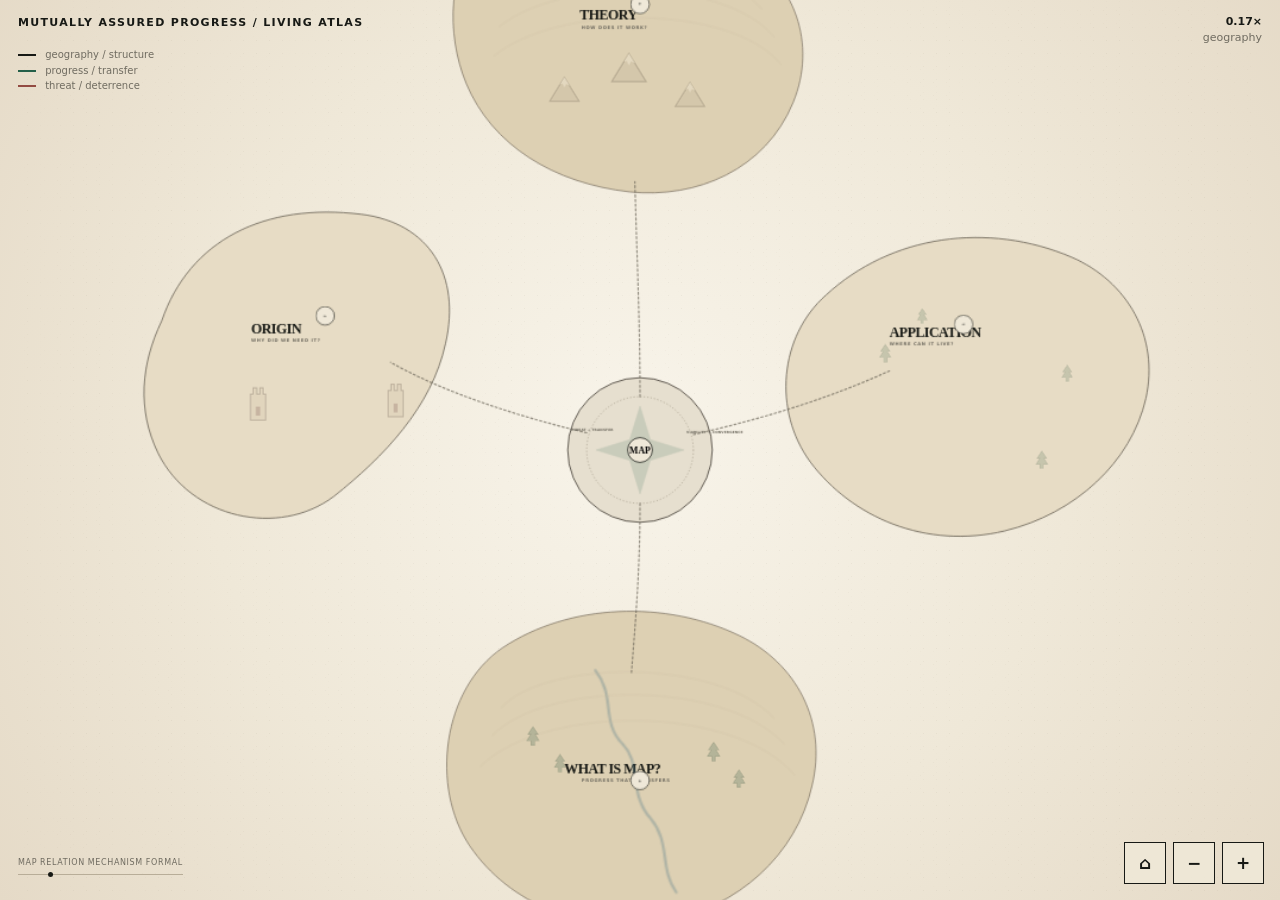
==== commit f082f738: "Turn semantic atlas into a scroll-orchestrated living map" ====
--- a/index.html
+++ b/index.html
@@ -3,307 +3,161 @@
 <head>
 <meta charset="utf-8">
 <meta name="viewport" content="width=device-width,initial-scale=1,maximum-scale=5,user-scalable=yes">
-<meta name="description" content="Mutually Assured Progress as a semantic-zoom conceptual world.">
-<title>MAP — semantic zoom atlas</title>
+<meta name="description" content="Mutually Assured Progress as a living semantic atlas.">
+<title>MAP — living semantic atlas</title>
 <style>
-:root{--paper:#f3efe4;--ink:#171915;--muted:#6d6d64;--rule:#c8c1b2;--map:#24604b;--mad:#97493f;--gold:#b18a34;--blue:#527687;--soft:#ddd6c8}
-*{box-sizing:border-box}
-html,body{margin:0;width:100%;height:100%;overflow:hidden;background:var(--paper);color:var(--ink)}
-body{font-family:Georgia,'Times New Roman',serif;touch-action:none}
-button,input{font:inherit}
-#viewport{position:fixed;inset:0;overflow:hidden;cursor:grab;background:radial-gradient(circle at 50% 50%,#f8f5ed 0,var(--paper) 58%,#ebe5d9 100%)}
-#viewport.dragging{cursor:grabbing}
-#world{position:absolute;left:0;top:0;width:5000px;height:5000px;transform-origin:0 0;will-change:transform;user-select:none;-webkit-user-select:none}
-svg{display:block;width:5000px;height:5000px;overflow:visible}
-.semantic{will-change:opacity}
-.cart-label{font-family:ui-sans-serif,system-ui,sans-serif;letter-spacing:.13em;text-transform:uppercase;font-weight:700}
-.serif{font-family:Georgia,'Times New Roman',serif}
-.region-hit{cursor:pointer;fill:transparent}
-.region-title{cursor:pointer}
-.world-link{font-family:ui-sans-serif,system-ui,sans-serif;font-weight:700;letter-spacing:.08em;text-transform:uppercase;text-decoration:underline;cursor:pointer}
-.embedded{font-family:ui-sans-serif,system-ui,sans-serif;background:rgba(243,239,228,.92);border:1px solid #171915;padding:18px;width:100%;height:100%;color:#171915;user-select:text;-webkit-user-select:text}
-.embedded h3{font-family:Georgia,'Times New Roman',serif;font-size:26px;font-weight:500;margin:0 0 8px}
-.embedded p{font-size:13px;line-height:1.45;margin:0 0 12px;color:#55584f}
-.embedded label{display:flex;justify-content:space-between;font-size:12px;font-weight:700;text-transform:uppercase;letter-spacing:.08em}
-.embedded input{width:100%;accent-color:var(--map)}
-.embedded svg{width:100%;height:130px;margin-top:8px}
-#chrome{position:fixed;inset:0;z-index:20;pointer-events:none;font-family:ui-sans-serif,system-ui,sans-serif}
-#brand{position:absolute;left:18px;top:16px;font-size:11px;font-weight:800;letter-spacing:.12em;text-transform:uppercase}
-#readout{position:absolute;right:18px;top:14px;text-align:right;font-size:11px;color:var(--muted);line-height:1.45}
-#readout b{color:var(--ink);font-weight:700}
-#controls{position:absolute;right:16px;bottom:16px;display:flex;gap:7px;pointer-events:auto}
-#controls button{width:42px;height:42px;border:1px solid var(--ink);background:rgba(243,239,228,.9);color:var(--ink);cursor:pointer;font-family:ui-sans-serif,system-ui,sans-serif;font-size:18px}
-#controls button:hover,#controls button:focus{background:var(--ink);color:var(--paper)}
-#depth{position:absolute;left:18px;bottom:18px;width:150px}
-#depth .track{height:1px;background:var(--rule);position:relative;margin:7px 0}
-#depth .track i{position:absolute;left:0;top:-2px;width:5px;height:5px;border-radius:50%;background:var(--ink);transform:translateX(0)}
-#depth .labels{display:flex;justify-content:space-between;font-size:8px;letter-spacing:.07em;text-transform:uppercase;color:var(--muted)}
-#hint{position:absolute;left:50%;bottom:17px;transform:translateX(-50%);font-size:10px;color:var(--muted);letter-spacing:.04em;white-space:nowrap}
-#crumb{position:absolute;left:50%;top:15px;transform:translateX(-50%);font-size:10px;letter-spacing:.1em;text-transform:uppercase;color:var(--muted)}
-@media(max-width:700px){#brand{font-size:9px;max-width:160px}#readout{font-size:9px}#hint{display:none}#depth{width:110px}.embedded{padding:12px}.embedded h3{font-size:21px}}
-@media(prefers-reduced-motion:reduce){#world{will-change:auto}}
+:root{--paper:#efe8d8;--ink:#171915;--muted:#6f6b60;--rule:#b8ad98;--map:#245f49;--map2:#6f9b78;--mad:#934b42;--gold:#b18a34;--blue:#537b8b;--water:#c9d7d5;--land:#e7dcc5;--land2:#ddd0b3;--mount:#9a8d78}
+*{box-sizing:border-box}html,body{margin:0;width:100%;height:100%;overflow:hidden;background:var(--paper);color:var(--ink)}body{font-family:Georgia,'Times New Roman',serif;touch-action:none}button,input{font:inherit}
+#viewport{position:fixed;inset:0;overflow:hidden;cursor:grab;background:radial-gradient(circle at 50% 48%,#f8f4ea 0,#efe8d8 55%,#e5dac7 100%)}#viewport.dragging{cursor:grabbing}
+#world{position:absolute;left:0;top:0;width:7200px;height:7200px;transform-origin:0 0;will-change:transform;user-select:none;-webkit-user-select:none}
+#atlas{display:block;width:7200px;height:7200px;overflow:visible}.semantic{will-change:opacity}.cart{font-family:ui-sans-serif,system-ui,sans-serif;letter-spacing:.13em;text-transform:uppercase;font-weight:700}.serif{font-family:Georgia,'Times New Roman',serif}.hair{stroke:var(--rule);stroke-width:2;fill:none}.coast{fill:var(--land);stroke:#5e574a;stroke-width:5}.coast2{fill:var(--land2);stroke:#615849;stroke-width:4}.contour{fill:none;stroke:#a69880;stroke-width:3;opacity:.48}.road{fill:none;stroke:#6c6559;stroke-width:8;stroke-linecap:round;stroke-dasharray:12 15;opacity:.7}.river{fill:none;stroke:var(--blue);stroke-width:16;stroke-linecap:round;opacity:.7}.routeGlow{fill:none;stroke:var(--map);stroke-width:13;stroke-linecap:round;opacity:.18}.macroTitle{font:700 82px Georgia,'Times New Roman',serif;letter-spacing:-.04em;fill:var(--ink)}.macroSub{font:700 26px ui-sans-serif,system-ui,sans-serif;letter-spacing:.16em;text-transform:uppercase;fill:var(--muted)}.tiny{font:600 20px ui-sans-serif,system-ui,sans-serif;fill:var(--muted);letter-spacing:.05em}.detailText{font:500 34px Georgia,'Times New Roman',serif;fill:var(--ink)}.formalText{font:650 25px ui-monospace,SFMono-Regular,Menlo,monospace;fill:var(--ink)}
+.region-title,.region-hit,.trail-marker{cursor:pointer}.region-hit{fill:transparent}.marker{fill:var(--paper);stroke:var(--ink);stroke-width:4}.markerText{font:800 22px ui-sans-serif,system-ui,sans-serif;letter-spacing:.12em;text-transform:uppercase;fill:var(--ink)}
+#chrome{position:fixed;inset:0;z-index:30;pointer-events:none;font-family:ui-sans-serif,system-ui,sans-serif}#brand{position:absolute;left:18px;top:16px;font-size:11px;font-weight:800;letter-spacing:.12em;text-transform:uppercase}#readout{position:absolute;right:18px;top:14px;text-align:right;font-size:11px;color:var(--muted);line-height:1.45}#readout b{color:var(--ink)}
+#controls{position:absolute;right:16px;bottom:16px;display:flex;gap:7px;pointer-events:auto}#controls button{width:42px;height:42px;border:1px solid var(--ink);background:rgba(239,232,216,.9);color:var(--ink);cursor:pointer;font:700 17px ui-sans-serif,system-ui,sans-serif}#controls button:hover,#controls button:focus{background:var(--ink);color:var(--paper)}
+#depth{position:absolute;left:18px;bottom:18px;width:165px}.depthTrack{height:1px;background:var(--rule);position:relative;margin:7px 0}.depthTrack i{position:absolute;left:0;top:-2px;width:5px;height:5px;border-radius:50%;background:var(--ink)}.depthLabels{display:flex;justify-content:space-between;font-size:8px;text-transform:uppercase;letter-spacing:.08em;color:var(--muted)}
+#storyHud{position:absolute;left:50%;bottom:14px;transform:translateX(-50%);width:min(640px,72vw);pointer-events:none;opacity:0;transition:opacity .2s}#storyHud.show{opacity:1}.storyBox{background:rgba(239,232,216,.94);border:1px solid var(--ink);padding:10px 13px 12px}.storyTop{display:flex;justify-content:space-between;gap:20px;align-items:baseline}.storyName{font-size:11px;font-weight:800;letter-spacing:.12em;text-transform:uppercase}.storyStep{font:500 22px Georgia,'Times New Roman',serif}.storyTrack{height:3px;background:#cbbfa9;margin-top:8px;overflow:hidden}.storyTrack i{display:block;width:100%;height:100%;background:var(--map);transform-origin:left;transform:scaleX(0)}
+#exitStory{position:absolute;left:18px;top:46px;pointer-events:auto;opacity:0;transition:opacity .2s;border:1px solid var(--ink);background:rgba(239,232,216,.92);padding:8px 10px;font:750 10px ui-sans-serif,system-ui;text-transform:uppercase;letter-spacing:.1em;cursor:pointer}#exitStory.show{opacity:1}
+#legend{position:absolute;left:18px;top:47px;font-size:10px;line-height:1.55;color:var(--muted);max-width:235px}.legendKey{display:inline-block;width:18px;border-top:2px solid var(--ink);vertical-align:middle;margin-right:6px}.legendKey.green{border-color:var(--map)}.legendKey.red{border-color:var(--mad)}
+#leanPanel{position:absolute;z-index:25;width:360px;background:rgba(239,232,216,.96);border:1px solid var(--ink);padding:14px;font-family:ui-sans-serif,system-ui,sans-serif;pointer-events:auto;display:none}#leanPanel.show{display:block}#leanPanel h3{font:500 24px Georgia,'Times New Roman',serif;margin:0 0 5px}#leanPanel p{font-size:12px;line-height:1.4;color:var(--muted);margin:0 0 10px}#leanPanel label{display:flex;justify-content:space-between;font-size:11px;font-weight:750;text-transform:uppercase;letter-spacing:.08em}#leanPanel input{width:100%;accent-color:var(--map)}#leanPanel svg{width:100%;height:130px;display:block;border-bottom:1px solid var(--rule);margin-top:7px}#leanPanel .proof{font-size:10px;color:var(--muted);margin-top:7px}
+@media(max-width:700px){#readout,#legend{display:none}#brand{font-size:9px}.macroTitle{font-size:70px}.macroSub{font-size:22px}#storyHud{width:76vw;bottom:66px}.storyStep{font-size:17px}.storyTop{display:block}#depth{display:none}#leanPanel{width:min(86vw,360px)}}
+@media(prefers-reduced-motion:reduce){#storyHud,#exitStory{transition:none}}
 </style>
 </head>
 <body>
-<div id="viewport" aria-label="Interactive MAP semantic-zoom atlas. Drag to pan, pinch or use the mouse wheel to zoom.">
+<div id="viewport" aria-label="Interactive semantic map of Mutually Assured Progress">
 <div id="world">
-<svg viewBox="0 0 5000 5000" role="img" aria-labelledby="atlasTitle atlasDesc">
-<title id="atlasTitle">Mutually Assured Progress semantic zoom atlas</title>
-<desc id="atlasDesc">A continuous conceptual map with Origin to the west, Theory to the north, Applications to the east, Intuition to the south, and MAP at the center. More detail appears as the user zooms in.</desc>
+<svg id="atlas" viewBox="0 0 7200 7200" role="img" aria-labelledby="atlasTitle atlasDesc">
+<title id="atlasTitle">Mutually Assured Progress living semantic atlas</title><desc id="atlasDesc">A fantasy-map-like conceptual geography with regions for origin, theory, applications, and intuition. Zooming reveals deeper semantics; entering a trail lets scrolling animate the explanation.</desc>
 <defs>
-  <pattern id="paperGrid" width="80" height="80" patternUnits="userSpaceOnUse"><path d="M80 0H0V80" fill="none" stroke="#d8d1c4" stroke-width="1" opacity=".34"/></pattern>
-  <marker id="arrowGreen" markerWidth="10" markerHeight="10" refX="8" refY="3" orient="auto" markerUnits="strokeWidth"><path d="M0,0 L0,6 L9,3 z" fill="#24604b"/></marker>
-  <marker id="arrowRed" markerWidth="10" markerHeight="10" refX="8" refY="3" orient="auto" markerUnits="strokeWidth"><path d="M0,0 L0,6 L9,3 z" fill="#97493f"/></marker>
+<pattern id="paperDots" width="38" height="38" patternUnits="userSpaceOnUse"><circle cx="3" cy="4" r="1.4" fill="#8c806b" opacity=".10"/><circle cx="24" cy="20" r="1" fill="#8c806b" opacity=".08"/></pattern>
+<symbol id="tree" viewBox="-18 -28 36 56"><path d="M0-25 L14-4 H6 L17 14 H5 V27 H-5 V14 H-17 L-6-4 H-14Z" fill="#69836b" stroke="#3f5844" stroke-width="2"/></symbol>
+<symbol id="mountain" viewBox="-40 -40 80 80"><path d="M-38 28 L0-34 L38 28 Z" fill="#c5b89f" stroke="#756a59" stroke-width="3"/><path d="M-11-16 L0-34 L13-13 L5-17 L0-8 L-5-18Z" fill="#efe8d8"/></symbol>
+<symbol id="tower" viewBox="-30 -55 60 110"><path d="M-22 48V-28H-14V-46H-4V-28H5V-46H15V-28H22V48Z" fill="#d7c8b0" stroke="#6b5c50" stroke-width="3"/><rect x="-6" y="9" width="12" height="26" fill="#8c6b5f"/></symbol>
+<symbol id="node" viewBox="-18 -18 36 36"><circle r="14" fill="#efe8d8" stroke="#245f49" stroke-width="3"/></symbol>
 </defs>
-<rect width="5000" height="5000" fill="url(#paperGrid)" opacity=".42"/>
+<rect width="7200" height="7200" fill="url(#paperDots)" opacity=".9"/>
 
-<!-- OVERVIEW: the entire idea at a glance -->
-<g id="overview" class="semantic">
-  <path d="M2500 2500 C2020 2230 1540 2210 930 2550" fill="none" stroke="#97493f" stroke-width="18" opacity=".22"/>
-  <path d="M2500 2500 C2920 2280 3450 2200 4140 2480" fill="none" stroke="#527687" stroke-width="18" opacity=".20"/>
-  <path d="M2500 2500 C2460 1970 2460 1470 2500 820" fill="none" stroke="#24604b" stroke-width="18" opacity=".20"/>
-  <path d="M2500 2500 C2480 3020 2460 3510 2520 4180" fill="none" stroke="#b18a34" stroke-width="18" opacity=".22"/>
-
-  <circle cx="2500" cy="2500" r="360" fill="#f3efe4" stroke="#171915" stroke-width="8"/>
-  <circle cx="2500" cy="2500" r="415" fill="none" stroke="#171915" stroke-width="2" opacity=".35"/>
-  <text x="2500" y="2470" text-anchor="middle" class="serif" font-size="420" letter-spacing="-28">MAP</text>
-  <text x="2500" y="2630" text-anchor="middle" class="serif" font-size="95">progress that transfers</text>
-  <text x="2500" y="2740" text-anchor="middle" class="cart-label" font-size="34" fill="#6d6d64">zoom into the relation</text>
-
-  <g class="region-title" data-focus="theory"><circle class="region-hit" cx="2500" cy="820" r="430"/><text x="2500" y="785" text-anchor="middle" class="cart-label" font-size="92" fill="#24604b">THEORY</text><text x="2500" y="895" text-anchor="middle" class="serif" font-size="68">How can progress remain viable?</text></g>
-  <g class="region-title" data-focus="origin"><circle class="region-hit" cx="900" cy="2520" r="430"/><text x="900" y="2475" text-anchor="middle" class="cart-label" font-size="92" fill="#97493f">ORIGIN</text><text x="900" y="2585" text-anchor="middle" class="serif" font-size="68">Why invert MAD?</text></g>
-  <g class="region-title" data-focus="applications"><circle class="region-hit" cx="4110" cy="2490" r="430"/><text x="4110" y="2445" text-anchor="middle" class="cart-label" font-size="92" fill="#527687">APPLICATIONS</text><text x="4110" y="2555" text-anchor="middle" class="serif" font-size="68">Where can progress transfer?</text></g>
-  <g class="region-title" data-focus="intuition"><circle class="region-hit" cx="2510" cy="4180" r="430"/><text x="2510" y="4135" text-anchor="middle" class="cart-label" font-size="92" fill="#b18a34">INTUITION</text><text x="2510" y="4245" text-anchor="middle" class="serif" font-size="68">What is MAP?</text></g>
+<!-- macro geography -->
+<g id="macro" class="semantic">
+<path class="coast" d="M820 2850 C980 2380 1420 2160 1980 2230 C2380 2280 2560 2590 2470 2980 C2390 3350 2110 3640 1820 3870 C1500 4110 990 4000 800 3620 C675 3365 700 3100 820 2850Z"/>
+<path class="coast2" d="M2700 600 C3150 390 3760 430 4190 690 C4500 880 4630 1240 4490 1580 C4330 1970 3930 2140 3540 2100 C3100 2050 2740 1830 2590 1470 C2470 1180 2480 780 2700 600Z"/>
+<path class="coast" d="M4680 2700 C5060 2350 5620 2270 6110 2480 C6430 2620 6620 2940 6540 3300 C6455 3670 6130 3970 5720 4070 C5260 4180 4830 3990 4590 3670 C4370 3370 4410 2940 4680 2700Z"/>
+<path class="coast2" d="M2800 4750 C3190 4490 3750 4470 4180 4680 C4510 4840 4690 5180 4600 5550 C4510 5950 4170 6260 3740 6340 C3280 6420 2840 6240 2610 5900 C2380 5560 2450 4990 2800 4750Z"/>
+<circle cx="3600" cy="3600" r="420" fill="#e6dfcf" stroke="#514c43" stroke-width="6"/>
+<circle cx="3600" cy="3600" r="310" fill="none" stroke="#8a806e" stroke-width="3" stroke-dasharray="8 12"/>
+<path class="road" d="M3290 3500 C2870 3400 2450 3260 2150 3090"/><path class="road" d="M3600 3290 C3600 2850 3580 2440 3570 2040"/><path class="road" d="M3910 3510 C4350 3410 4720 3290 5050 3140"/><path class="road" d="M3600 3910 C3600 4320 3570 4630 3550 4900"/>
+<g transform="translate(3600 3600)"><path d="M0-255 L60-60 L255 0 L60 60 L0 255 L-60 60 L-255 0 L-60-60Z" fill="#245f49" opacity=".14" stroke="#245f49" stroke-width="4"/><circle r="72" fill="#efe8d8" stroke="#171915" stroke-width="5"/><text text-anchor="middle" y="18" class="serif" font-size="54" font-weight="700">MAP</text></g>
+<text x="1340" y="2920" class="macroTitle region-title" data-enter="origin">ORIGIN</text><text x="1340" y="2970" class="macroSub">Why did we need it?</text>
+<text x="3250" y="1100" class="macroTitle region-title" data-enter="theory">THEORY</text><text x="3260" y="1150" class="macroSub">How does it work?</text>
+<text x="5050" y="2940" class="macroTitle region-title" data-enter="applications">APPLICATION</text><text x="5050" y="2990" class="macroSub">Where can it live?</text>
+<text x="3160" y="5480" class="macroTitle region-title" data-enter="intuition">WHAT IS MAP?</text><text x="3260" y="5530" class="macroSub">Progress that transfers</text>
+<text x="3320" y="3490" class="tiny" text-anchor="middle">THREAT → TRANSFER</text><text x="3870" y="3500" class="tiny">VIABILITY → CONVERGENCE</text>
 </g>
 
-<!-- STRUCTURE: relations become visible -->
-<g id="structure" class="semantic">
-  <!-- central invariant -->
-  <circle cx="2500" cy="2500" r="155" fill="#f3efe4" stroke="#171915" stroke-width="4"/>
-  <text x="2500" y="2522" text-anchor="middle" class="serif" font-size="135">MAP</text>
-  <text x="2500" y="2695" text-anchor="middle" class="cart-label" font-size="26" fill="#6d6d64">same object · different resolution</text>
-
-  <!-- theory membranes -->
-  <path d="M2180 820 C2140 680 2200 560 2340 570 C2450 585 2450 710 2415 825 C2385 940 2245 970 2180 820Z" fill="#f3efe4" stroke="#24604b" stroke-width="8"/>
-  <path d="M2595 810 C2570 665 2655 555 2790 585 C2905 610 2920 745 2868 860 C2815 975 2625 958 2595 810Z" fill="#f3efe4" stroke="#24604b" stroke-width="8"/>
-  <text x="2295" y="805" text-anchor="middle" class="cart-label" font-size="54" fill="#24604b">A</text>
-  <text x="2738" y="805" text-anchor="middle" class="cart-label" font-size="54" fill="#24604b">B</text>
-  <path id="theoryTransferPath" d="M2420 760 C2500 690 2580 690 2600 760" fill="none" stroke="#24604b" stroke-width="8" marker-end="url(#arrowGreen)"/>
-  <path d="M2600 845 C2525 915 2445 915 2415 845" fill="none" stroke="#24604b" stroke-width="8" marker-end="url(#arrowGreen)"/>
-  <circle id="theoryParticle" cx="2420" cy="760" r="18" fill="#b18a34"/>
-  <text x="2505" y="1035" text-anchor="middle" class="serif" font-size="50">distinct systems · reciprocal transfer</text>
-
-  <!-- origin deterrence -->
-  <circle cx="700" cy="2520" r="125" fill="#f3efe4" stroke="#97493f" stroke-width="8"/>
-  <circle cx="1110" cy="2520" r="125" fill="#f3efe4" stroke="#97493f" stroke-width="8"/>
-  <text x="700" y="2540" text-anchor="middle" class="cart-label" font-size="42" fill="#97493f">A</text><text x="1110" y="2540" text-anchor="middle" class="cart-label" font-size="42" fill="#97493f">B</text>
-  <line id="madThreatAB" x1="825" y1="2485" x2="980" y2="2485" stroke="#97493f" stroke-width="8" marker-end="url(#arrowRed)"/>
-  <line id="madThreatBA" x1="985" y1="2555" x2="830" y2="2555" stroke="#97493f" stroke-width="8" marker-end="url(#arrowRed)"/>
-  <line id="mapBridgeOrigin" x1="825" y1="2520" x2="985" y2="2520" stroke="#24604b" stroke-width="9" opacity="0"/>
-  <text x="905" y="2750" text-anchor="middle" class="serif" font-size="54">from reciprocal threat → reciprocal capacity</text>
-
-  <!-- applications network -->
-  <circle cx="4100" cy="2480" r="125" fill="#f3efe4" stroke="#527687" stroke-width="8"/>
-  <circle cx="3825" cy="2220" r="95" fill="#f3efe4" stroke="#527687" stroke-width="6"/>
-  <circle cx="4380" cy="2190" r="95" fill="#f3efe4" stroke="#527687" stroke-width="6"/>
-  <circle cx="3820" cy="2780" r="95" fill="#f3efe4" stroke="#527687" stroke-width="6"/>
-  <circle cx="4390" cy="2780" r="95" fill="#f3efe4" stroke="#527687" stroke-width="6"/>
-  <g stroke="#527687" stroke-width="5" opacity=".7"><line x1="4030" y1="2390" x2="3885" y2="2290"/><line x1="4170" y1="2390" x2="4320" y2="2260"/><line x1="4030" y1="2570" x2="3885" y2="2710"/><line x1="4170" y1="2570" x2="4325" y2="2710"/></g>
-  <text x="4100" y="2500" text-anchor="middle" class="cart-label" font-size="36" fill="#527687">MAP?</text>
-  <text x="3825" y="2235" text-anchor="middle" class="cart-label" font-size="24">research</text><text x="4380" y="2205" text-anchor="middle" class="cart-label" font-size="24">agents</text><text x="3820" y="2795" text-anchor="middle" class="cart-label" font-size="24">institutions</text><text x="4390" y="2795" text-anchor="middle" class="cart-label" font-size="24">commons</text>
-
-  <!-- intuition transfer -->
-  <circle cx="2290" cy="4140" r="130" fill="#f3efe4" stroke="#b18a34" stroke-width="8"/><circle cx="2735" cy="4140" r="130" fill="#f3efe4" stroke="#b18a34" stroke-width="8"/>
-  <text x="2290" y="4160" text-anchor="middle" class="cart-label" font-size="42">A +</text><text x="2735" y="4160" text-anchor="middle" class="cart-label" font-size="42">B +</text>
-  <path id="intuitionTransferPath" d="M2420 4105 C2500 4025 2605 4025 2615 4105" fill="none" stroke="#b18a34" stroke-width="8" marker-end="url(#arrowGreen)"/>
-  <circle id="intuitionParticle" cx="2420" cy="4105" r="18" fill="#24604b"/>
-  <text x="2510" y="4390" text-anchor="middle" class="serif" font-size="54">improvement becomes relational when it can cross a boundary</text>
+<!-- cartographic decoration -->
+<g id="terrain" class="semantic">
+<g opacity=".75"><use href="#tower" x="1320" y="3220" width="120" height="220"/><use href="#tower" x="2120" y="3200" width="120" height="220"/><use href="#mountain" x="3070" y="1420" width="180" height="180"/><use href="#mountain" x="3430" y="1280" width="210" height="210"/><use href="#mountain" x="3800" y="1450" width="180" height="180"/>
+<use href="#tree" x="2940" y="5200" width="75" height="120"/><use href="#tree" x="3100" y="5360" width="70" height="115"/><use href="#tree" x="3990" y="5290" width="75" height="120"/><use href="#tree" x="4140" y="5450" width="70" height="115"/></g>
+<path class="river" d="M3340 4880 C3460 5030 3370 5180 3500 5310 C3610 5420 3530 5590 3660 5740 C3780 5880 3710 6030 3810 6170"/>
+<path class="contour" d="M2790 5100 C3040 4820 4050 4800 4380 5160"/><path class="contour" d="M2740 5260 C3050 4940 4090 4930 4440 5310"/><path class="contour" d="M2670 5440 C3030 5080 4140 5070 4500 5490"/>
+<path class="contour" d="M2850 980 C3140 730 4030 710 4310 1040"/><path class="contour" d="M2780 1140 C3140 850 4090 850 4380 1200"/><path class="contour" d="M2750 1310 C3130 1000 4140 1010 4420 1360"/>
+<g opacity=".55"><use href="#tree" x="4990" y="2980" width="70" height="110"/><use href="#tree" x="5210" y="2770" width="60" height="100"/><use href="#tree" x="6050" y="3100" width="65" height="105"/><use href="#tree" x="5900" y="3600" width="70" height="110"/></g>
 </g>
 
-<!-- MECHANISM: the geometry starts naming its machinery -->
-<g id="mechanism" class="semantic">
-  <!-- theory mechanics -->
-  <circle id="viabilityA" cx="2295" cy="795" r="205" fill="none" stroke="#24604b" stroke-width="3" stroke-dasharray="18 15" opacity=".7"/>
-  <circle id="viabilityB" cx="2740" cy="795" r="205" fill="none" stroke="#24604b" stroke-width="3" stroke-dasharray="18 15" opacity=".7"/>
-  <text x="2060" y="570" class="cart-label" font-size="24" fill="#24604b">V_A</text><text x="2910" y="570" class="cart-label" font-size="24" fill="#24604b">V_B</text>
-  <text x="2490" y="675" text-anchor="middle" class="serif" font-size="33">T_AB</text><text x="2490" y="925" text-anchor="middle" class="serif" font-size="33">T_BA</text>
-  <text x="2505" y="1110" text-anchor="middle" class="serif" font-size="38">mutual reflection regulates what transfer does to each participant</text>
-  <text x="2505" y="1170" text-anchor="middle" class="serif" font-size="34" fill="#24604b">V_A(n+1) ≥ V_A(n) · V_B(n+1) ≥ V_B(n)</text>
-
-  <!-- origin mechanism / provenance -->
-  <text x="900" y="2190" text-anchor="middle" class="cart-label" font-size="28" fill="#97493f">DETERRENCE LOGIC</text>
-  <text x="900" y="2860" text-anchor="middle" class="cart-label" font-size="28" fill="#24604b">INVERT THE STABLE RELATION</text>
-  <g id="lineage" transform="translate(380 3040)">
-    <g><rect x="0" y="0" width="250" height="110" fill="#f3efe4" stroke="#171915" stroke-width="3"/><text x="125" y="66" text-anchor="middle" class="cart-label" font-size="24">bounded knowledge</text></g>
-    <line x1="250" y1="55" x2="355" y2="55" stroke="#171915" stroke-width="3"/>
-    <g><rect x="355" y="0" width="210" height="110" fill="#f3efe4" stroke="#171915" stroke-width="3"/><text x="460" y="66" text-anchor="middle" class="cart-label" font-size="24">Giants</text></g>
-    <line x1="565" y1="55" x2="670" y2="55" stroke="#171915" stroke-width="3"/>
-    <g><rect x="670" y="0" width="210" height="110" fill="#f3efe4" stroke="#171915" stroke-width="3"/><text x="775" y="66" text-anchor="middle" class="cart-label" font-size="24">MAP</text></g>
-    <line x1="880" y1="55" x2="985" y2="55" stroke="#171915" stroke-width="3"/>
-    <g><rect x="985" y="0" width="210" height="110" fill="#f3efe4" stroke="#171915" stroke-width="3"/><text x="1090" y="66" text-anchor="middle" class="cart-label" font-size="24">Principia</text></g>
-    <line x1="1195" y1="55" x2="1300" y2="55" stroke="#171915" stroke-width="3"/>
-    <g><rect x="1300" y="0" width="210" height="110" fill="#f3efe4" stroke="#171915" stroke-width="3"/><text x="1405" y="66" text-anchor="middle" class="cart-label" font-size="24">Lean</text></g>
-  </g>
-
-  <!-- application questions -->
-  <g transform="translate(3590 3020)">
-    <text x="520" y="0" text-anchor="middle" class="serif" font-size="48">A MAP application has to answer:</text>
-    <text x="0" y="105" class="cart-label" font-size="30">01 WHO IMPROVES?</text>
-    <text x="0" y="175" class="cart-label" font-size="30">02 WHAT TRANSFERS?</text>
-    <text x="0" y="245" class="cart-label" font-size="30">03 WHO REMAINS VIABLE?</text>
-    <text x="0" y="315" class="cart-label" font-size="30">04 WHAT CAN BREAK?</text>
-  </g>
-
-  <!-- intuition mechanism -->
-  <g transform="translate(1810 4470)">
-    <text x="700" y="0" text-anchor="middle" class="serif" font-size="54">advantage ≠ transfer</text>
-    <text x="700" y="90" text-anchor="middle" class="serif" font-size="45" fill="#24604b">progress = improvement that survives the relation</text>
-    <path d="M130 190 H1270" stroke="#171915" stroke-width="3"/>
-    <text x="130" y="255" class="cart-label" font-size="26">local gain</text><text x="560" y="255" class="cart-label" font-size="26">bridge</text><text x="1000" y="255" class="cart-label" font-size="26">joint viability</text>
-  </g>
+<!-- mid semantic layer -->
+<g id="mid" class="semantic">
+<!-- origin relation -->
+<g id="originScene">
+<circle cx="1500" cy="3370" r="92" fill="#efe8d8" stroke="#934b42" stroke-width="7"/><circle cx="2180" cy="3370" r="92" fill="#efe8d8" stroke="#934b42" stroke-width="7"/><text x="1500" y="3382" text-anchor="middle" class="detailText">A</text><text x="2180" y="3382" text-anchor="middle" class="detailText">B</text>
+<line id="originThreat" x1="1610" y1="3370" x2="2070" y2="3370" stroke="#934b42" stroke-width="12"/><path id="originBridge" d="M1610 3370 C1760 3270 1920 3270 2070 3370" fill="none" stroke="#245f49" stroke-width="13" stroke-linecap="round" opacity="0"/>
+<circle id="originTraveler" cx="1610" cy="3370" r="18" fill="#b18a34" opacity="0"/>
+<text x="1840" y="3190" text-anchor="middle" class="tiny" fill="#934b42">RECIPROCAL THREAT</text>
+</g>
+<!-- theory membranes -->
+<g id="theoryScene"><ellipse id="vA" cx="3300" cy="1580" rx="190" ry="145" fill="none" stroke="#245f49" stroke-width="4" stroke-dasharray="12 12" opacity=".25"/><ellipse id="vB" cx="3900" cy="1580" rx="190" ry="145" fill="none" stroke="#245f49" stroke-width="4" stroke-dasharray="12 12" opacity=".25"/><circle cx="3300" cy="1580" r="96" fill="#efe8d8" stroke="#245f49" stroke-width="7"/><circle cx="3900" cy="1580" r="96" fill="#efe8d8" stroke="#245f49" stroke-width="7"/><text x="3300" y="1592" text-anchor="middle" class="detailText">𝓜A</text><text x="3900" y="1592" text-anchor="middle" class="detailText">𝓜B</text><line id="transferLine" x1="3410" y1="1580" x2="3790" y2="1580" stroke="#245f49" stroke-width="10" stroke-linecap="round"/><circle id="transferDot" cx="3410" cy="1580" r="17" fill="#b18a34"/><text x="3600" y="1450" text-anchor="middle" class="tiny">TRANSFER / REFLECTION</text></g>
+<!-- applications network -->
+<g id="appScene"><path id="appEdge1" d="M5380 3320 L5670 3140" class="hair" stroke="#245f49" stroke-width="8"/><path id="appEdge2" d="M5380 3320 L5830 3440" class="hair" stroke="#245f49" stroke-width="8"/><path id="appEdge3" d="M5380 3320 L5550 3710" class="hair" stroke="#245f49" stroke-width="8"/><path id="appEdge4" d="M5670 3140 L6070 3260" class="hair" stroke="#245f49" stroke-width="8"/><g id="appNodes"><use href="#node" x="5310" y="3250" width="140" height="140"/><use href="#node" x="5600" y="3070" width="140" height="140"/><use href="#node" x="5760" y="3370" width="140" height="140"/><use href="#node" x="5480" y="3640" width="140" height="140"/><use href="#node" x="6000" y="3190" width="140" height="140"/></g><text x="5380" y="3490" class="tiny">RESEARCH</text><text x="5650" y="3030" class="tiny">AGENTS</text><text x="5850" y="3600" class="tiny">INSTITUTIONS</text><text x="5480" y="3870" class="tiny">COMMONS</text></g>
+<!-- intuition -->
+<g id="intuitionScene"><circle cx="3270" cy="5320" r="105" fill="#efe8d8" stroke="#245f49" stroke-width="7"/><circle cx="4030" cy="5660" r="105" fill="#efe8d8" stroke="#69836b" stroke-width="7"/><text x="3270" y="5334" text-anchor="middle" class="detailText">A +</text><text x="4030" y="5674" text-anchor="middle" class="detailText">B</text><path id="intuitionPath" d="M3380 5360 C3530 5370 3580 5530 3720 5535 C3830 5540 3900 5620 3920 5650" fill="none" stroke="#245f49" stroke-width="13" stroke-linecap="round"/><circle id="intuitionDot" r="18" fill="#b18a34" cx="3380" cy="5360"/></g>
 </g>
 
-<!-- FORMAL: source-level material appears only close in -->
+<!-- close semantic layer -->
+<g id="detail" class="semantic">
+<g transform="translate(1160 3660)"><rect width="1380" height="560" rx="36" fill="#efe8d8" stroke="#171915" stroke-width="4"/><text x="55" y="80" class="cart" font-size="24">Origin trail</text><text x="55" y="145" class="detailText">MAD → MAIM → MAP</text><text x="55" y="210" class="tiny">The inversion keeps the relational insight and changes what is mutually preserved.</text><text x="55" y="275" class="tiny">Threat capacity becomes progress capacity; equilibrium becomes a question of transfer and viability.</text><path d="M70 390 H1280" stroke="#b8ad98" stroke-width="3"/><text x="75" y="450" class="tiny">Giants</text><text x="380" y="450" class="tiny">Phase 3 MAP</text><text x="720" y="450" class="tiny">Principia</text><text x="1080" y="450" class="tiny">Lean</text><circle cx="120" cy="500" r="9" fill="#245f49"/><circle cx="485" cy="500" r="9" fill="#245f49"/><circle cx="800" cy="500" r="9" fill="#245f49"/><circle cx="1130" cy="500" r="9" fill="#245f49"/></g>
+<g transform="translate(2780 1830)"><rect width="1640" height="640" rx="36" fill="#efe8d8" stroke="#171915" stroke-width="4"/><text x="55" y="82" class="cart" font-size="24">Theory trail</text><text x="55" y="150" class="detailText">Distinct systems. Bidirectional transfer. Mutual viability.</text><text x="55" y="230" class="formalText">T_AB : 𝓜_A → 𝓜_B</text><text x="55" y="280" class="formalText">T_BA : 𝓜_B → 𝓜_A</text><text x="55" y="360" class="formalText">V_A(n+1) ≥ V_A(n)</text><text x="55" y="410" class="formalText">V_B(n+1) ≥ V_B(n)</text><text x="55" y="500" class="tiny">Scroll deeper to reveal the convergence kernel.</text><circle cx="1460" cy="315" r="105" fill="none" stroke="#245f49" stroke-width="4" stroke-dasharray="12 10"/><circle cx="1460" cy="315" r="62" fill="#efe8d8" stroke="#245f49" stroke-width="5"/><text x="1460" y="325" text-anchor="middle" class="detailText">V</text></g>
+<g transform="translate(4710 3670)"><rect width="1650" height="650" rx="36" fill="#efe8d8" stroke="#171915" stroke-width="4"/><text x="55" y="82" class="cart" font-size="24">Application trail</text><text x="55" y="150" class="detailText">MAP is a test, not a sticker.</text><text x="55" y="230" class="formalText">1. Who improves?</text><text x="55" y="280" class="formalText">2. What transfers?</text><text x="55" y="330" class="formalText">3. Who remains viable?</text><text x="55" y="380" class="formalText">4. What can break?</text><text x="55" y="480" class="tiny">Applications inherit obligations from the relation: expose the bridge, the boundary, and the failure mode.</text></g>
+<g transform="translate(2780 5830)"><rect width="1640" height="500" rx="36" fill="#efe8d8" stroke="#171915" stroke-width="4"/><text x="55" y="82" class="cart" font-size="24">Intuition trail</text><text x="55" y="150" class="detailText">Improvement is local. Progress is relational.</text><text x="55" y="235" class="tiny">A can become better without changing B. MAP begins when useful structure crosses the boundary without erasing either participant.</text><text x="55" y="340" class="formalText">advantage ≠ transfer</text><text x="55" y="405" class="formalText">progress = improvement that transfers</text></g>
+</g>
+
+<!-- formal semantic layer -->
 <g id="formal" class="semantic">
-  <!-- theory formal panel -->
-  <rect x="1960" y="240" width="1100" height="430" fill="#f3efe4" stroke="#171915" stroke-width="2"/>
-  <text x="2020" y="300" class="cart-label" font-size="18" fill="#24604b">PRINCIPIA SYMBOLICA / BOOK V</text>
-  <text x="2020" y="365" class="serif" font-size="34">Mutually Assured Progress</text>
-  <text x="2020" y="420" class="serif" font-size="23">Two symbolic membranes with active metabolisms exchange structured flow</text>
-  <text x="2020" y="458" class="serif" font-size="23">through T_AB and T_BA and mutual reflection while preserving viability.</text>
-  <text x="2020" y="520" class="serif" font-size="25" fill="#24604b">F_symb(M,F) &gt; 0</text>
-  <a href="FORMAL.md"><text x="2020" y="600" class="world-link" font-size="18" fill="#171915">formal notes ↗</text></a>
-  <a href="PROVENANCE.md"><text x="2290" y="600" class="world-link" font-size="18" fill="#171915">provenance ↗</text></a>
-  <a href="map.json"><text x="2580" y="600" class="world-link" font-size="18" fill="#171915">machine-readable ↗</text></a>
+<g transform="translate(3070 2480)"><rect width="1080" height="430" fill="#efe8d8" stroke="#171915" stroke-width="3"/><text x="38" y="62" class="cart" font-size="20">Book V / MAP</text><text x="38" y="122" class="formalText">definition:bk5_mutually_assured_progress</text><text x="38" y="176" class="tiny">Covenant regime: coupled symbolic systems preserve viable continued evolution.</text><text x="38" y="230" class="formalText">axiom:bk5_mutual_metabolit_viability</text><text x="38" y="284" class="tiny">Interaction does not shrink either participant's viability domain.</text><text x="38" y="350" class="tiny">Closest zoom exposes the mechanically checked population kernel.</text></g>
+<g transform="translate(1140 4260)"><rect width="1420" height="430" fill="#efe8d8" stroke="#171915" stroke-width="3"/><text x="38" y="62" class="cart" font-size="20">Provenance discipline</text><text x="38" y="122" class="formalText">ancestral → explicit MAP → formal MAP → Lean kernel</text><text x="38" y="184" class="tiny">Do not retroactively relabel compatible work as derived MAP.</text><text x="38" y="240" class="tiny">The conceptual move came from sublimating MAD/MAIM logic; lexical compression into “MAP” emerged in the human–AI exchange.</text></g>
+<g transform="translate(4710 4350)"><rect width="1650" height="470" fill="#efe8d8" stroke="#171915" stroke-width="3"/><text x="38" y="62" class="cart" font-size="20">Application ledger</text><text x="38" y="122" class="formalText">research : provenance + transferable hypotheses</text><text x="38" y="176" class="formalText">agents : capability without silent authority</text><text x="38" y="230" class="formalText">institutions : coordination without sovereign remainder</text><text x="38" y="284" class="formalText">commons : contribution that compounds</text><text x="38" y="360" class="tiny">These are candidate relational settings, not automatically MAP.</text></g>
+</g>
 
-  <foreignObject x="2020" y="1260" width="980" height="470">
-    <div xmlns="http://www.w3.org/1999/xhtml" class="embedded" data-interactive="true">
-      <h3>Lean convergence kernel</h3>
-      <p>Mechanically checked: <b>mapShare(q,p₀,n) = 1 − qⁿ(1 − p₀)</b> tends to 1 when 0 ≤ q &lt; 1. This is a deliberately narrower claim than the whole MAP theory.</p>
-      <label><span>Residual contraction q</span><output id="qOut">0.70</output></label>
-      <input id="qRange" type="range" min="0" max="99" value="70" aria-label="Residual contraction q"/>
-      <svg viewBox="0 0 720 130" role="img" aria-label="Lean MAP convergence curve"><line x1="10" y1="112" x2="710" y2="112" stroke="#c8c1b2"/><line x1="10" y1="10" x2="10" y2="112" stroke="#c8c1b2"/><path id="leanCurve" pathLength="1" d="" fill="none" stroke="#24604b" stroke-width="4" stroke-dasharray="1" stroke-dashoffset="1"/><circle id="leanDot" cx="10" cy="100" r="6" fill="#b18a34"/></svg>
-      <p><a href="https://github.com/PaulTiffany/sketched/blob/4854e71ae062eb246c9bc7ee5f663c8d34104286/verification/lean/ForcingAnalysis/ForcingAnalysis/Book5ConvergenceMAP.lean">Open pinned Lean source ↗</a></p>
-    </div>
-  </foreignObject>
-
-  <!-- origin formal provenance notes -->
-  <rect x="250" y="3360" width="1420" height="390" fill="#f3efe4" stroke="#171915" stroke-width="2"/>
-  <text x="320" y="3430" class="cart-label" font-size="18" fill="#97493f">PROVENANCE DISCIPLINE</text>
-  <text x="320" y="3505" class="serif" font-size="28">March 2025: the conceptual move was to sublimate MAD/MAIM logic rather than accept</text>
-  <text x="320" y="3550" class="serif" font-size="28">reciprocal destruction as an intelligent equilibrium. The phrase “Mutually Assured Progress”</text>
-  <text x="320" y="3595" class="serif" font-size="28">appears to have crystallized in the human–AI exchange; later work formalized the relation.</text>
-  <text x="320" y="3675" class="cart-label" font-size="18">ANCESTRAL ≠ EXPLICIT MAP ≠ FORMAL MAP ≠ MECHANICALLY CHECKED KERNEL</text>
-
-  <!-- application formal mini-ledger -->
-  <rect x="3470" y="3340" width="1320" height="460" fill="#f3efe4" stroke="#171915" stroke-width="2"/>
-  <text x="3540" y="3410" class="cart-label" font-size="18" fill="#527687">APPLICATION LEDGER</text>
-  <text x="3540" y="3490" class="serif" font-size="29">Research — provenance survives collaboration.</text>
-  <text x="3540" y="3550" class="serif" font-size="29">Agents — capability can transfer without silently transferring authority.</text>
-  <text x="3540" y="3610" class="serif" font-size="29">Institutions — coordination need not manufacture a sovereign remainder.</text>
-  <text x="3540" y="3670" class="serif" font-size="29">Commons — contribution can compound instead of being extracted.</text>
-  <text x="3540" y="3750" class="cart-label" font-size="18">COMPATIBLE IS NOT THE SAME AS DERIVED</text>
-
-  <!-- intuition close-up -->
-  <rect x="1780" y="4630" width="1460" height="260" fill="#f3efe4" stroke="#171915" stroke-width="2"/>
-  <text x="2510" y="4710" text-anchor="middle" class="serif" font-size="34">The shortest MAP test:</text>
-  <text x="2510" y="4785" text-anchor="middle" class="serif" font-size="31">Does my progress preserve or expand your capacity to progress — and vice versa?</text>
-  <text x="2510" y="4850" text-anchor="middle" class="cart-label" font-size="18">NOT HARMONY · NOT FUSION · NOT “COOPERATION WINS”</text>
+<!-- trail entry markers -->
+<g id="markers" class="semantic">
+<g class="trail-marker" data-enter="origin" transform="translate(1770 2820)"><circle r="54" class="marker"/><text text-anchor="middle" y="8" class="markerText">←</text></g>
+<g class="trail-marker" data-enter="theory" transform="translate(3600 1010)"><circle r="54" class="marker"/><text text-anchor="middle" y="8" class="markerText">↑</text></g>
+<g class="trail-marker" data-enter="applications" transform="translate(5480 2870)"><circle r="54" class="marker"/><text text-anchor="middle" y="8" class="markerText">→</text></g>
+<g class="trail-marker" data-enter="intuition" transform="translate(3600 5520)"><circle r="54" class="marker"/><text text-anchor="middle" y="8" class="markerText">↓</text></g>
 </g>
 </svg>
-</div>
+</div></div>
+
+<div id="chrome">
+<div id="brand">MUTUALLY ASSURED PROGRESS / LIVING ATLAS</div>
+<div id="readout"><b id="zoomReadout">1.00×</b><br><span id="modeReadout">free roam</span></div>
+<div id="legend"><span class="legendKey"></span> geography / structure<br><span class="legendKey green"></span> progress / transfer<br><span class="legendKey red"></span> threat / deterrence</div>
+<button id="exitStory">Exit trail</button>
+<div id="depth"><div class="depthLabels"><span>map</span><span>relation</span><span>mechanism</span><span>formal</span></div><div class="depthTrack"><i id="depthDot"></i></div></div>
+<div id="storyHud"><div class="storyBox"><div class="storyTop"><span class="storyName" id="storyName">Theory trail</span><span class="storyStep" id="storyStep">Two systems remain two.</span></div><div class="storyTrack"><i id="storyFill"></i></div></div></div>
+<div id="controls"><button id="homeBtn" title="Home">⌂</button><button id="minusBtn" title="Zoom out">−</button><button id="plusBtn" title="Zoom in">+</button></div>
 </div>
 
-<div id="chrome" aria-hidden="false">
-  <div id="brand">Mutually Assured Progress</div>
-  <div id="crumb">MAP / overview</div>
-  <div id="readout"><b id="depthName">Overview</b><br><span id="scaleReadout">0.20×</span></div>
-  <div id="depth"><div class="track"><i id="depthDot"></i></div><div class="labels"><span>map</span><span>structure</span><span>mechanism</span><span>formal</span></div></div>
-  <div id="hint">drag to pan · wheel / pinch to zoom · double-click to dive</div>
-  <div id="controls"><button id="minus" type="button" aria-label="Zoom out">−</button><button id="reset" type="button" aria-label="Reset view">⌾</button><button id="plus" type="button" aria-label="Zoom in">+</button></div>
+<div id="leanPanel">
+<h3>Lean convergence kernel</h3><p>At the closest theory depth, the illustrative landscape resolves into the mechanically checked scalar orbit.</p><label>Residual contraction q <output id="qOut">0.70</output></label><input id="q" type="range" min="0" max="99" value="70"><svg viewBox="0 0 330 130" role="img" aria-label="MAP share convergence curve"><path id="leanCurve" pathLength="1" fill="none" stroke="#245f49" stroke-width="4" stroke-dasharray="1" stroke-dashoffset="0"/><circle id="leanDot" r="5" fill="#b18a34"/></svg><div class="proof">Mechanically checked: <b>1 − qⁿ(1 − p₀) → 1</b> for 0 ≤ q &lt; 1.</div>
 </div>
 
 <script>
-(() => {
-  const viewport=document.getElementById('viewport');
-  const world=document.getElementById('world');
-  const overview=document.getElementById('overview');
-  const structure=document.getElementById('structure');
-  const mechanism=document.getElementById('mechanism');
-  const formal=document.getElementById('formal');
-  const scaleReadout=document.getElementById('scaleReadout');
-  const depthName=document.getElementById('depthName');
-  const depthDot=document.getElementById('depthDot');
-  const crumb=document.getElementById('crumb');
-  const reduce=matchMedia('(prefers-reduced-motion: reduce)').matches;
-  const W=5000,H=5000,CX=2500,CY=2500;
-  const targets={map:[CX,CY],origin:[900,2520],theory:[2500,820],applications:[4110,2490],intuition:[2510,4180]};
-  let scale=0.2,tx=0,ty=0,motion=0,drag=null,anim=0;
-  const pointers=new Map();
-  let pinch=null;
-
-  const clamp=(v,a,b)=>Math.max(a,Math.min(b,v));
-  const smooth=(a,b,v)=>{const t=clamp((v-a)/(b-a),0,1);return t*t*(3-2*t)};
-  const minScale=()=>Math.max(.10,Math.min(.28,Math.min(innerWidth/3300,innerHeight/3300)));
-  const maxScale=3.4;
-
-  function centerAt(wx,wy,s=scale){scale=clamp(s,minScale(),maxScale);tx=innerWidth/2-wx*scale;ty=innerHeight/2-wy*scale;bound();render();}
-  function bound(){const pad=120;const sw=W*scale,sh=H*scale;if(sw<=innerWidth){tx=(innerWidth-sw)/2}else{tx=clamp(tx,innerWidth-sw-pad,pad)}if(sh<=innerHeight){ty=(innerHeight-sh)/2}else{ty=clamp(ty,innerHeight-sh-pad,pad)}}
-  function worldAtScreen(x,y){return{x:(x-tx)/scale,y:(y-ty)/scale}}
-  function zoomAt(x,y,factor){const before=worldAtScreen(x,y);const old=scale;scale=clamp(scale*factor,minScale(),maxScale);tx=x-before.x*scale;ty=y-before.y*scale;bound();motion=(motion+Math.abs(Math.log(scale/old))*1.6)%1;render()}
-  function panBy(dx,dy){tx+=dx;ty+=dy;bound();motion=(motion+Math.hypot(dx,dy)*.0015)%1;render()}
-  function fade(group,value){group.style.opacity=value.toFixed(3);group.style.pointerEvents=value>.45?'auto':'none'}
-  function depthState(){if(scale<.58)return['Overview','overview'];if(scale<1.15)return['Structure','structure'];if(scale<1.95)return['Mechanism','mechanism'];return['Formal','formal']}
-  function nearestRegion(){const c=worldAtScreen(innerWidth/2,innerHeight/2);let best=['map',1e9];for(const [name,[x,y]] of Object.entries(targets)){const d=Math.hypot(c.x-x,c.y-y);if(d<best[1])best=[name,d]}return best[0]}
-  function setParticle(pathId,circleId,phase){const path=document.getElementById(pathId),dot=document.getElementById(circleId);if(!path||!dot)return;try{const len=path.getTotalLength(),p=path.getPointAtLength(len*phase);dot.setAttribute('cx',p.x);dot.setAttribute('cy',p.y)}catch(_){}}
-
-  function render(){world.style.transform=`translate3d(${tx}px,${ty}px,0) scale(${scale})`;
-    const o0=1-smooth(.42,.76,scale);
-    const o1=smooth(.35,.72,scale)*(1-.25*smooth(2.1,3.2,scale));
-    const o2=smooth(.82,1.55,scale);
-    const o3=smooth(1.65,2.45,scale);
-    fade(overview,o0);fade(structure,o1);fade(mechanism,o2);fade(formal,o3);
-    const [name]=depthState();depthName.textContent=name;scaleReadout.textContent=scale.toFixed(2)+'×';
-    const dp=clamp((Math.log(scale)-Math.log(minScale()))/(Math.log(maxScale)-Math.log(minScale())),0,1);depthDot.style.transform=`translateX(${dp*145}px)`;
-    const region=nearestRegion();crumb.textContent=`MAP / ${region} / ${name.toLowerCase()}`;
-
-    const mech=smooth(.75,1.55,scale);
-    document.getElementById('madThreatAB').style.opacity=(1-mech).toFixed(3);
-    document.getElementById('madThreatBA').style.opacity=(1-mech).toFixed(3);
-    document.getElementById('mapBridgeOrigin').style.opacity=mech.toFixed(3);
-    document.getElementById('viabilityA').setAttribute('r',205+mech*58);
-    document.getElementById('viabilityB').setAttribute('r',205+mech*58);
-    setParticle('theoryTransferPath','theoryParticle',motion);
-    setParticle('intuitionTransferPath','intuitionParticle',(motion+.5)%1);
-
-    const formalP=smooth(1.7,2.8,scale);const lean=document.getElementById('leanCurve');lean.style.strokeDashoffset=String(1-formalP);updateLeanDot(formalP);
-  }
-
-  function animateTo(wx,wy,s){cancelAnimationFrame(anim);if(reduce){centerAt(wx,wy,s);return}const s0=scale,x0=tx,y0=ty;const targetS=clamp(s,minScale(),maxScale);const targetX=innerWidth/2-wx*targetS,targetY=innerHeight/2-wy*targetS;const start=performance.now();const dur=650;function frame(now){const t=clamp((now-start)/dur,0,1),e=1-Math.pow(1-t,4);scale=s0+(targetS-s0)*e;tx=x0+(targetX-x0)*e;ty=y0+(targetY-y0)*e;bound();motion=(motion+.007)%1;render();if(t<1)anim=requestAnimationFrame(frame)}anim=requestAnimationFrame(frame)}
-
-  viewport.addEventListener('wheel',e=>{e.preventDefault();const mouseLike=e.deltaMode===1||(Math.abs(e.deltaY)>48&&Math.abs(e.deltaX)<4);if(e.ctrlKey||e.metaKey||mouseLike){zoomAt(e.clientX,e.clientY,Math.exp(-e.deltaY*.0015))}else{panBy(-e.deltaX,-e.deltaY)}},{passive:false});
-
-  viewport.addEventListener('dblclick',e=>{if(e.target.closest('a,input,button,.embedded'))return;zoomAt(e.clientX,e.clientY,1.65)});
-
-  viewport.addEventListener('pointerdown',e=>{if(e.target.closest('a,input,button,.embedded'))return;pointers.set(e.pointerId,{x:e.clientX,y:e.clientY});viewport.setPointerCapture(e.pointerId);if(pointers.size===1){drag={id:e.pointerId,x:e.clientX,y:e.clientY};viewport.classList.add('dragging')}else if(pointers.size===2){const pts=[...pointers.values()];pinch={d:Math.hypot(pts[0].x-pts[1].x,pts[0].y-pts[1].y),mx:(pts[0].x+pts[1].x)/2,my:(pts[0].y+pts[1].y)/2};drag=null}});
-  viewport.addEventListener('pointermove',e=>{if(!pointers.has(e.pointerId))return;const prev=pointers.get(e.pointerId);pointers.set(e.pointerId,{x:e.clientX,y:e.clientY});if(pointers.size===1&&drag&&drag.id===e.pointerId){panBy(e.clientX-prev.x,e.clientY-prev.y);drag.x=e.clientX;drag.y=e.clientY}else if(pointers.size===2){const pts=[...pointers.values()],d=Math.max(1,Math.hypot(pts[0].x-pts[1].x,pts[0].y-pts[1].y)),mx=(pts[0].x+pts[1].x)/2,my=(pts[0].y+pts[1].y)/2;if(pinch){panBy(mx-pinch.mx,my-pinch.my);zoomAt(mx,my,d/pinch.d)}pinch={d,mx,my}}});
-  function endPointer(e){pointers.delete(e.pointerId);if(pointers.size<2)pinch=null;if(pointers.size===0){drag=null;viewport.classList.remove('dragging')}else if(pointers.size===1){const [id,p]=[...pointers.entries()][0];drag={id,x:p.x,y:p.y}}}
-  viewport.addEventListener('pointerup',endPointer);viewport.addEventListener('pointercancel',endPointer);
-
-  document.querySelectorAll('[data-focus]').forEach(el=>el.addEventListener('click',e=>{e.stopPropagation();const n=el.dataset.focus,[x,y]=targets[n];animateTo(x,y,Math.max(.78,scale*1.35))}));
-  document.getElementById('plus').addEventListener('click',()=>zoomAt(innerWidth/2,innerHeight/2,1.35));
-  document.getElementById('minus').addEventListener('click',()=>zoomAt(innerWidth/2,innerHeight/2,1/1.35));
-  document.getElementById('reset').addEventListener('click',()=>animateTo(CX,CY,minScale()));
-  addEventListener('keydown',e=>{if(e.target.matches('input'))return;if(e.key==='+'||e.key==='=')zoomAt(innerWidth/2,innerHeight/2,1.25);if(e.key==='-')zoomAt(innerWidth/2,innerHeight/2,.8);if(e.key==='0'||e.key==='Escape')animateTo(CX,CY,minScale());if(e.key==='ArrowLeft')panBy(90,0);if(e.key==='ArrowRight')panBy(-90,0);if(e.key==='ArrowUp')panBy(0,90);if(e.key==='ArrowDown')panBy(0,-90)});
-
-  const qRange=document.getElementById('qRange'),qOut=document.getElementById('qOut'),leanCurve=document.getElementById('leanCurve'),leanDot=document.getElementById('leanDot');
-  function plotLean(){const q=+qRange.value/100,p0=.18; qOut.textContent=q.toFixed(2);let d='';for(let n=0;n<=35;n++){const v=1-Math.pow(q,n)*(1-p0),x=10+n*(700/35),y=112-v*98;d+=(n?'L':'M')+x+' '+y+' '}leanCurve.setAttribute('d',d);render()}
-  function updateLeanDot(p){try{const len=leanCurve.getTotalLength(),pt=leanCurve.getPointAtLength(len*p);leanDot.setAttribute('cx',pt.x);leanDot.setAttribute('cy',pt.y);leanDot.style.opacity=p>.02?'1':'0'}catch(_){}}
-  qRange.addEventListener('input',plotLean);
-
-  addEventListener('resize',()=>{const c=worldAtScreen(innerWidth/2,innerHeight/2);tx=innerWidth/2-c.x*scale;ty=innerHeight/2-c.y*scale;bound();render()});
-  scale=minScale();centerAt(CX,CY,scale);plotLean();
+(()=>{
+const $=s=>document.querySelector(s),clamp=(v,a,b)=>Math.max(a,Math.min(b,v)),lerp=(a,b,t)=>a+(b-a)*t,smooth=t=>t*t*(3-2*t);
+const viewport=$('#viewport'),world=$('#world'),macro=$('#macro'),terrain=$('#terrain'),mid=$('#mid'),detail=$('#detail'),formal=$('#formal'),markers=$('#markers'),zoomReadout=$('#zoomReadout'),modeReadout=$('#modeReadout'),depthDot=$('#depthDot'),storyHud=$('#storyHud'),storyName=$('#storyName'),storyStep=$('#storyStep'),storyFill=$('#storyFill'),exitStory=$('#exitStory'),leanPanel=$('#leanPanel');
+const WORLD=7200;let cam={x:3600,y:3600,s:.115},target={...cam},raf=0,drag=null,pinch=null,story=null,reduced=matchMedia('(prefers-reduced-motion: reduce)').matches;
+const semantic={macro:[.08,.42],terrain:[.12,.75],mid:[.22,1.35],detail:[.48,2.4],formal:[.9,4.4]};
+const stories={
+ origin:{name:'Origin trail',steps:['MAD stabilizes through threat.','Keep the relation; change what it preserves.','Threat becomes transferable capacity.','Trace the research lineage.'],path:[[1840,3370,.55],[1840,3370,.82],[1840,3650,1.05],[1840,3970,1.34]]},
+ theory:{name:'Theory trail',steps:['Two systems remain two.','Transfer crosses the boundary.','Viability constrains the coupling.','Resolve into the formal kernel.'],path:[[3600,1580,.58],[3600,1580,.88],[3600,2080,1.18],[3600,2700,1.62]]},
+ applications:{name:'Application trail',steps:['Change the skin; keep the relation.','Watch the network propagate.','Interrogate the bridge.','Open the application ledger.'],path:[[5580,3370,.56],[5660,3370,.83],[5580,3920,1.12],[5520,4540,1.46]]},
+ intuition:{name:'Intuition trail',steps:['Improvement can stay local.','Useful structure crosses the boundary.','The receiver changes without disappearing.','Name the distinction.'],path:[[3600,5480,.56],[3650,5500,.84],[3760,5580,1.08],[3600,6070,1.38]]}
+};
+function fit(){if(story)return;target.s=Math.min(innerWidth,innerHeight)/(WORLD*.69);target.x=3600;target.y=3600;start()}
+function screen(){const tx=innerWidth/2-cam.x*cam.s,ty=innerHeight/2-cam.y*cam.s;world.style.transform=`translate3d(${tx}px,${ty}px,0) scale(${cam.s})`}
+function start(){if(!raf)raf=requestAnimationFrame(tick)}
+function tick(){const e=reduced?1:.18;cam.x+= (target.x-cam.x)*e;cam.y+=(target.y-cam.y)*e;cam.s+=(target.s-cam.s)*e;screen();renderSemantic();if(Math.abs(target.x-cam.x)>.05||Math.abs(target.y-cam.y)>.05||Math.abs(target.s-cam.s)>.0002)raf=requestAnimationFrame(tick);else raf=0}
+function fade(scale,a,b){return clamp((scale-a)/(b-a),0,1)}
+function renderSemantic(){const s=cam.s;macro.style.opacity=String(1-clamp((s-.52)/.6,0,.78));terrain.style.opacity=String(.35+.65*fade(s,.1,.5));mid.style.opacity=String(fade(s,.18,.52));detail.style.opacity=String(fade(s,.42,.95));formal.style.opacity=String(fade(s,.82,1.55));markers.style.opacity=String(clamp(1-(s-.8),.18,1));zoomReadout.textContent=s.toFixed(2)+'×';const d=clamp((Math.log(s/.1)/Math.log(18)),0,1);depthDot.style.transform=`translateX(${d*160}px)`;if(!story)modeReadout.textContent=s<.25?'geography':s<.55?'relations':s<1?'mechanisms':'formal detail';positionLean();}
+function zoomAt(clientX,clientY,factor){const old=target.s,newS=clamp(old*factor,.07,2.7),wx=(clientX-innerWidth/2)/old+target.x,wy=(clientY-innerHeight/2)/old+target.y;target.x=wx-(clientX-innerWidth/2)/newS;target.y=wy-(clientY-innerHeight/2)/newS;target.s=newS;bound();start()}
+function bound(){const margin=450/target.s;target.x=clamp(target.x,-margin,WORLD+margin);target.y=clamp(target.y,-margin,WORLD+margin)}
+function pan(dx,dy){target.x-=dx/target.s;target.y-=dy/target.s;bound();start()}
+function catmull(points,t){if(points.length<2)return points[0];const n=points.length-1,u=clamp(t,0,.999999)*n,i=Math.floor(u),f=u-i,p0=points[Math.max(0,i-1)],p1=points[i],p2=points[Math.min(n,i+1)],p3=points[Math.min(n,i+2)];const c=(a,b,c,d)=>.5*((2*b)+(-a+c)*f+(2*a-5*b+4*c-d)*f*f+(-a+3*b-3*c+d)*f*f*f);return[c(p0[0],p1[0],p2[0],p3[0]),c(p0[1],p1[1],p2[1],p3[1]),c(p0[2],p1[2],p2[2],p3[2])]}
+function enterStory(id){const def=stories[id];story={id,p:0,def};storyHud.classList.add('show');exitStory.classList.add('show');storyName.textContent=def.name;modeReadout.textContent='guided trail';applyStory()}
+function leaveStory(){story=null;storyHud.classList.remove('show');exitStory.classList.remove('show');modeReadout.textContent='free roam';leanPanel.classList.remove('show')}
+function applyStory(){if(!story)return;const p=clamp(story.p,0,1),v=catmull(story.def.path,p);target.x=v[0];target.y=v[1];target.s=v[2];storyFill.style.transform=`scaleX(${p})`;const idx=Math.min(story.def.steps.length-1,Math.floor(p*story.def.steps.length));storyStep.textContent=story.def.steps[idx];animateStory(story.id,p);start()}
+function setDash(el,p){if(!el)return;el.style.strokeDasharray='1';el.style.strokeDashoffset=String(1-p)}
+function animateStory(id,p){const q=smooth(p);if(id==='origin'){const threat=$('#originThreat'),bridge=$('#originBridge'),trav=$('#originTraveler');threat.style.opacity=String(1-clamp(q*1.7,0,1));bridge.style.opacity=String(clamp((q-.18)*1.8,0,1));setDash(bridge,clamp((q-.14)*1.5,0,1));const pathLen=bridge.getTotalLength(),pt=bridge.getPointAtLength(pathLen*clamp((q-.28)*1.55,0,1));trav.setAttribute('cx',pt.x);trav.setAttribute('cy',pt.y);trav.style.opacity=String(clamp((q-.24)*2,0,1));}
+if(id==='theory'){const va=$('#vA'),vb=$('#vB'),dot=$('#transferDot'),line=$('#transferLine');const grow=.72+q*.5;va.setAttribute('rx',190*grow);va.setAttribute('ry',145*grow);vb.setAttribute('rx',190*grow);vb.setAttribute('ry',145*grow);va.style.opacity=vb.style.opacity=String(.18+.72*q);const x=3410+(3790-3410)*((Math.sin(q*Math.PI*5)+1)/2);dot.setAttribute('cx',x);line.style.opacity=String(.35+.65*q);if(p>.76){leanPanel.classList.add('show');drawLean(clamp((p-.76)/.24,0,1))}else leanPanel.classList.remove('show');}
+if(id==='applications'){['#appEdge1','#appEdge2','#appEdge3','#appEdge4'].forEach((s,i)=>setDash($(s),clamp(q*1.35-i*.13,0,1)));[...document.querySelectorAll('#appNodes use')].forEach((n,i)=>{const z=clamp((q-i*.1)*1.7,0,1);n.style.opacity=String(z);n.style.transform=`scale(${.55+.45*z})`;n.style.transformBox='fill-box';n.style.transformOrigin='center'});}
+if(id==='intuition'){const path=$('#intuitionPath'),dot=$('#intuitionDot');setDash(path,clamp(q*1.2,0,1));const len=path.getTotalLength(),pt=path.getPointAtLength(len*q);dot.setAttribute('cx',pt.x);dot.setAttribute('cy',pt.y);}
+}
+function positionLean(){if(!story||story.id!=='theory'||story.p<=.76)return;const sx=(3600-cam.x)*cam.s+innerWidth/2,sy=(2750-cam.y)*cam.s+innerHeight/2;leanPanel.style.left=clamp(sx-180,12,innerWidth-372)+'px';leanPanel.style.top=clamp(sy-90,80,innerHeight-260)+'px'}
+const q=$('#q'),qOut=$('#qOut'),leanCurve=$('#leanCurve'),leanDot=$('#leanDot');function drawLean(reveal=1){const Q=+q.value/100,p0=.18;qOut.textContent=Q.toFixed(2);let d='';for(let n=0;n<=30;n++){const v=1-Math.pow(Q,n)*(1-p0),x=8+n*10.4,y=120-v*108;d+=(n?'L':'M')+x+' '+y+' '}leanCurve.setAttribute('d',d);leanCurve.style.strokeDasharray='1';leanCurve.style.strokeDashoffset=String(1-reveal);requestAnimationFrame(()=>{try{const len=leanCurve.getTotalLength(),pt=leanCurve.getPointAtLength(len*reveal);leanDot.setAttribute('cx',pt.x);leanDot.setAttribute('cy',pt.y)}catch(_){}})}q.addEventListener('input',()=>drawLean(story&&story.id==='theory'?clamp((story.p-.76)/.24,0,1):1));drawLean(1);
+viewport.addEventListener('wheel',e=>{e.preventDefault();if(story&&!e.ctrlKey&&!e.metaKey&&!e.altKey){story.p=clamp(story.p+e.deltaY*.00085,0,1);applyStory();return}if(e.ctrlKey||e.metaKey||Math.abs(e.deltaY)>Math.abs(e.deltaX)*1.3){zoomAt(e.clientX,e.clientY,Math.exp(-e.deltaY*.0012))}else pan(-e.deltaX,-e.deltaY)},{passive:false});
+viewport.addEventListener('pointerdown',e=>{if(e.target.closest('#leanPanel')||e.target.closest('#controls'))return;viewport.setPointerCapture(e.pointerId);drag={id:e.pointerId,x:e.clientX,y:e.clientY,lastX:e.clientX,lastY:e.clientY,startP:story?story.p:null};viewport.classList.add('dragging')});viewport.addEventListener('pointermove',e=>{if(!drag||e.pointerId!==drag.id)return;const dx=e.clientX-drag.lastX,dy=e.clientY-drag.lastY;drag.lastX=e.clientX;drag.lastY=e.clientY;if(story){story.p=clamp(story.p-dy*.0016,0,1);applyStory()}else pan(dx,dy)});function end(e){if(!drag||e.pointerId!==drag.id)return;drag=null;viewport.classList.remove('dragging')}viewport.addEventListener('pointerup',end);viewport.addEventListener('pointercancel',end);
+let touches=new Map();viewport.addEventListener('pointerdown',e=>{if(e.pointerType==='touch')touches.set(e.pointerId,{x:e.clientX,y:e.clientY})});viewport.addEventListener('pointermove',e=>{if(e.pointerType!=='touch'||!touches.has(e.pointerId))return;touches.set(e.pointerId,{x:e.clientX,y:e.clientY});if(touches.size===2&&!story){const a=[...touches.values()],dx=a[0].x-a[1].x,dy=a[0].y-a[1].y,dist=Math.hypot(dx,dy),cx=(a[0].x+a[1].x)/2,cy=(a[0].y+a[1].y)/2;if(pinch){zoomAt(cx,cy,dist/pinch.dist)}pinch={dist}}});viewport.addEventListener('pointerup',e=>{touches.delete(e.pointerId);if(touches.size<2)pinch=null});viewport.addEventListener('pointercancel',e=>{touches.delete(e.pointerId);if(touches.size<2)pinch=null});
+document.querySelectorAll('[data-enter]').forEach(el=>el.addEventListener('click',e=>{e.stopPropagation();enterStory(el.dataset.enter)}));viewport.addEventListener('dblclick',e=>{if(!story)zoomAt(e.clientX,e.clientY,1.55)});$('#plusBtn').onclick=()=>zoomAt(innerWidth/2,innerHeight/2,1.35);$('#minusBtn').onclick=()=>zoomAt(innerWidth/2,innerHeight/2,1/1.35);$('#homeBtn').onclick=()=>{leaveStory();fit()};exitStory.onclick=()=>leaveStory();addEventListener('keydown',e=>{if(e.key==='Escape'){if(story)leaveStory();else fit()}if(story){if(e.key==='ArrowDown'||e.key==='ArrowRight'){story.p=clamp(story.p+.08,0,1);applyStory()}if(e.key==='ArrowUp'||e.key==='ArrowLeft'){story.p=clamp(story.p-.08,0,1);applyStory()}}});addEventListener('resize',()=>{if(!story)fit();else applyStory()});
+fit();renderSemantic();
 })();
 </script>
-</body>
-</html>
+</body></html>
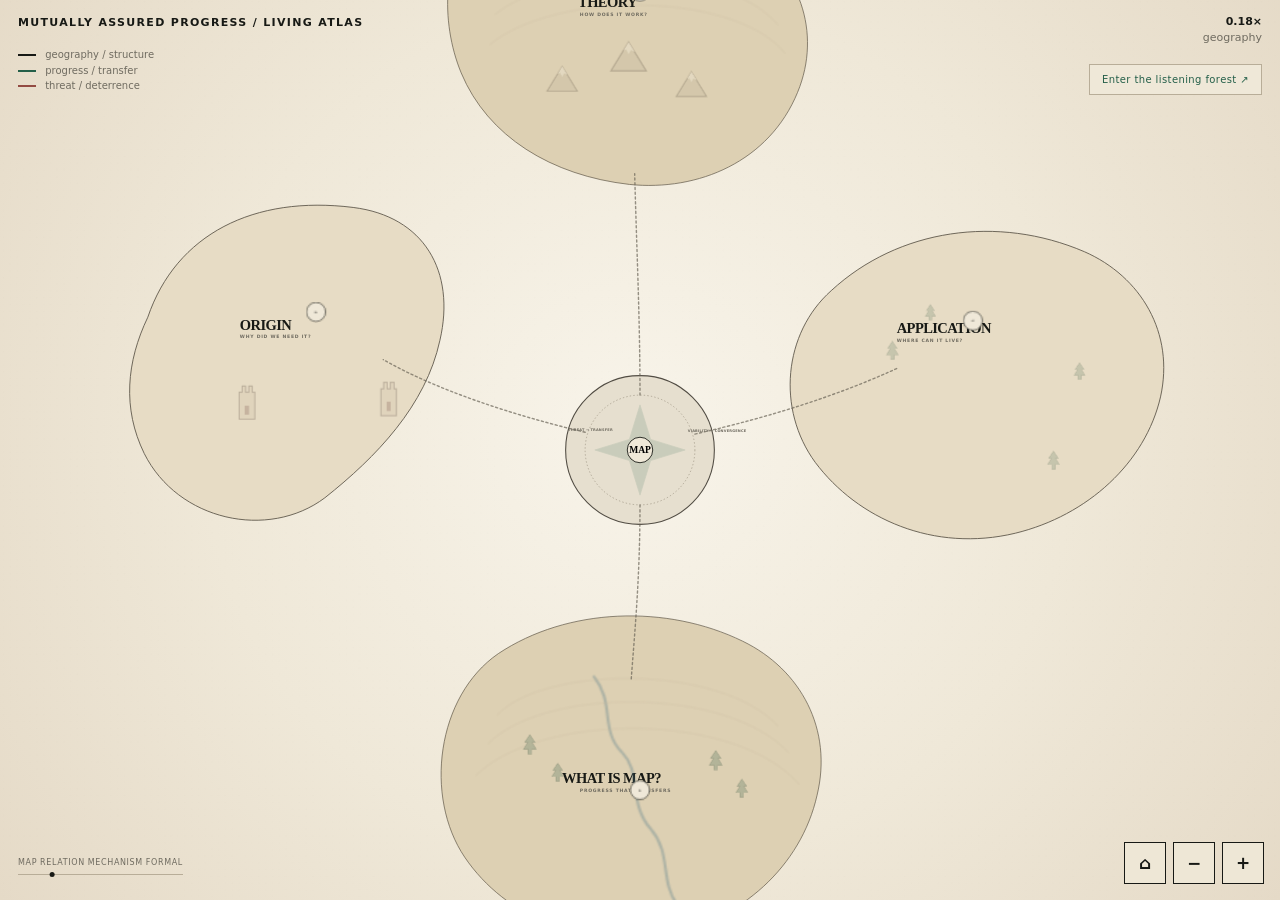
==== commit 5d3cb8f6: "Add cinematic Congo Basin living forest scene" ====
--- a/index.html
+++ b/index.html
@@ -108,6 +108,7 @@
 
 <div id="chrome">
 <div id="brand">MUTUALLY ASSURED PROGRESS / LIVING ATLAS</div>
+<a href="demos/dzanga-cinema/" style="position:absolute;right:18px;top:64px;pointer-events:auto;padding:9px 12px;border:1px solid var(--rule);background:var(--paper);color:var(--map);font-size:10px;text-decoration:none;letter-spacing:.04em">Enter the listening forest ↗</a>
 <div id="readout"><b id="zoomReadout">1.00×</b><br><span id="modeReadout">free roam</span></div>
 <div id="legend"><span class="legendKey"></span> geography / structure<br><span class="legendKey green"></span> progress / transfer<br><span class="legendKey red"></span> threat / deterrence</div>
 <button id="exitStory">Exit trail</button>
@@ -160,4 +161,4 @@
 fit();renderSemantic();
 })();
 </script>
-</body></html>+</body></html>
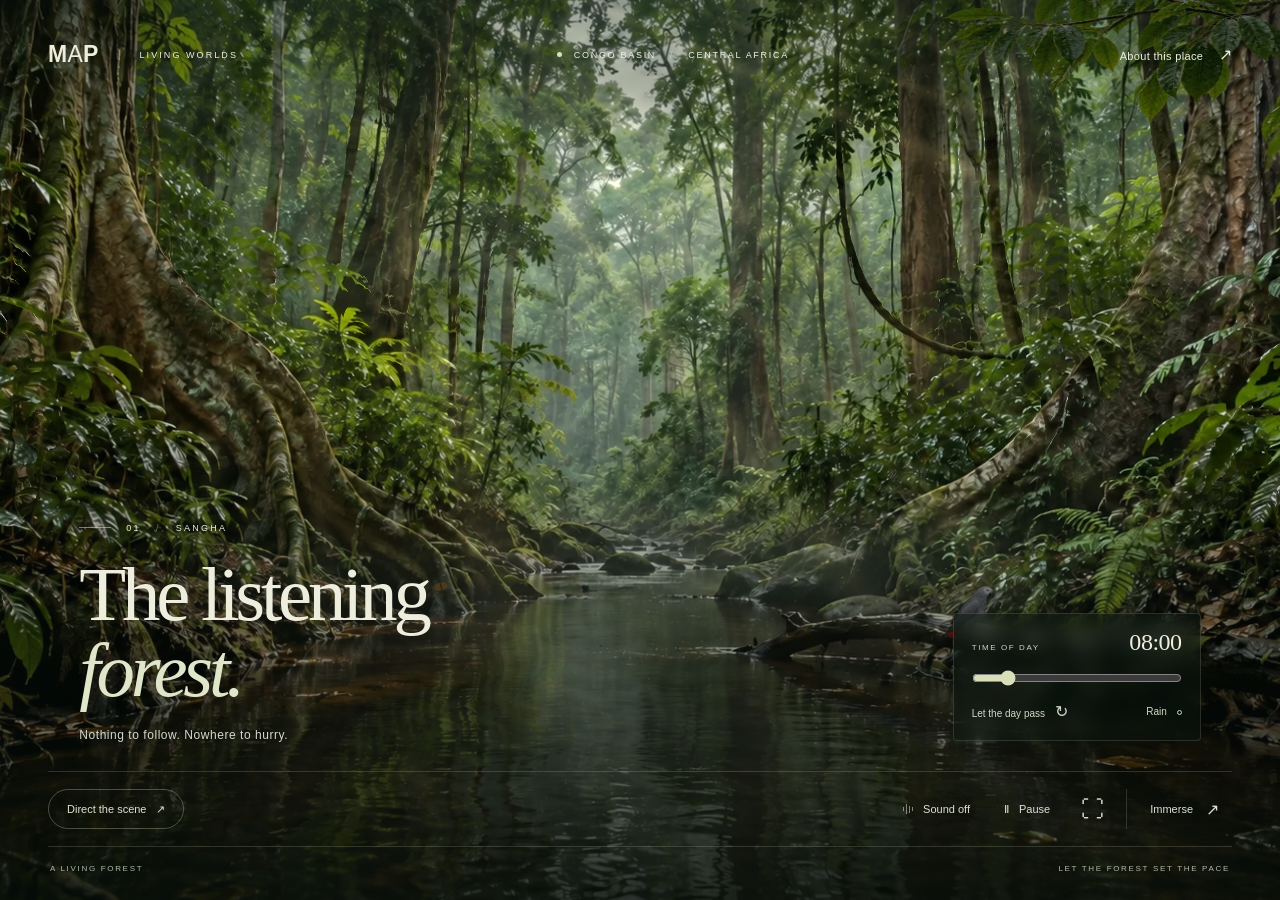
==== commit c3cc0484: "Establish sticker-book runtime and promote the living scene to MAP home" ====
--- a/index.html
+++ b/index.html
@@ -1,164 +1,85 @@
 <!doctype html>
 <html lang="en">
 <head>
-<meta charset="utf-8">
-<meta name="viewport" content="width=device-width,initial-scale=1,maximum-scale=5,user-scalable=yes">
-<meta name="description" content="Mutually Assured Progress as a living semantic atlas.">
-<title>MAP — living semantic atlas</title>
-<style>
-:root{--paper:#efe8d8;--ink:#171915;--muted:#6f6b60;--rule:#b8ad98;--map:#245f49;--map2:#6f9b78;--mad:#934b42;--gold:#b18a34;--blue:#537b8b;--water:#c9d7d5;--land:#e7dcc5;--land2:#ddd0b3;--mount:#9a8d78}
-*{box-sizing:border-box}html,body{margin:0;width:100%;height:100%;overflow:hidden;background:var(--paper);color:var(--ink)}body{font-family:Georgia,'Times New Roman',serif;touch-action:none}button,input{font:inherit}
-#viewport{position:fixed;inset:0;overflow:hidden;cursor:grab;background:radial-gradient(circle at 50% 48%,#f8f4ea 0,#efe8d8 55%,#e5dac7 100%)}#viewport.dragging{cursor:grabbing}
-#world{position:absolute;left:0;top:0;width:7200px;height:7200px;transform-origin:0 0;will-change:transform;user-select:none;-webkit-user-select:none}
-#atlas{display:block;width:7200px;height:7200px;overflow:visible}.semantic{will-change:opacity}.cart{font-family:ui-sans-serif,system-ui,sans-serif;letter-spacing:.13em;text-transform:uppercase;font-weight:700}.serif{font-family:Georgia,'Times New Roman',serif}.hair{stroke:var(--rule);stroke-width:2;fill:none}.coast{fill:var(--land);stroke:#5e574a;stroke-width:5}.coast2{fill:var(--land2);stroke:#615849;stroke-width:4}.contour{fill:none;stroke:#a69880;stroke-width:3;opacity:.48}.road{fill:none;stroke:#6c6559;stroke-width:8;stroke-linecap:round;stroke-dasharray:12 15;opacity:.7}.river{fill:none;stroke:var(--blue);stroke-width:16;stroke-linecap:round;opacity:.7}.routeGlow{fill:none;stroke:var(--map);stroke-width:13;stroke-linecap:round;opacity:.18}.macroTitle{font:700 82px Georgia,'Times New Roman',serif;letter-spacing:-.04em;fill:var(--ink)}.macroSub{font:700 26px ui-sans-serif,system-ui,sans-serif;letter-spacing:.16em;text-transform:uppercase;fill:var(--muted)}.tiny{font:600 20px ui-sans-serif,system-ui,sans-serif;fill:var(--muted);letter-spacing:.05em}.detailText{font:500 34px Georgia,'Times New Roman',serif;fill:var(--ink)}.formalText{font:650 25px ui-monospace,SFMono-Regular,Menlo,monospace;fill:var(--ink)}
-.region-title,.region-hit,.trail-marker{cursor:pointer}.region-hit{fill:transparent}.marker{fill:var(--paper);stroke:var(--ink);stroke-width:4}.markerText{font:800 22px ui-sans-serif,system-ui,sans-serif;letter-spacing:.12em;text-transform:uppercase;fill:var(--ink)}
-#chrome{position:fixed;inset:0;z-index:30;pointer-events:none;font-family:ui-sans-serif,system-ui,sans-serif}#brand{position:absolute;left:18px;top:16px;font-size:11px;font-weight:800;letter-spacing:.12em;text-transform:uppercase}#readout{position:absolute;right:18px;top:14px;text-align:right;font-size:11px;color:var(--muted);line-height:1.45}#readout b{color:var(--ink)}
-#controls{position:absolute;right:16px;bottom:16px;display:flex;gap:7px;pointer-events:auto}#controls button{width:42px;height:42px;border:1px solid var(--ink);background:rgba(239,232,216,.9);color:var(--ink);cursor:pointer;font:700 17px ui-sans-serif,system-ui,sans-serif}#controls button:hover,#controls button:focus{background:var(--ink);color:var(--paper)}
-#depth{position:absolute;left:18px;bottom:18px;width:165px}.depthTrack{height:1px;background:var(--rule);position:relative;margin:7px 0}.depthTrack i{position:absolute;left:0;top:-2px;width:5px;height:5px;border-radius:50%;background:var(--ink)}.depthLabels{display:flex;justify-content:space-between;font-size:8px;text-transform:uppercase;letter-spacing:.08em;color:var(--muted)}
-#storyHud{position:absolute;left:50%;bottom:14px;transform:translateX(-50%);width:min(640px,72vw);pointer-events:none;opacity:0;transition:opacity .2s}#storyHud.show{opacity:1}.storyBox{background:rgba(239,232,216,.94);border:1px solid var(--ink);padding:10px 13px 12px}.storyTop{display:flex;justify-content:space-between;gap:20px;align-items:baseline}.storyName{font-size:11px;font-weight:800;letter-spacing:.12em;text-transform:uppercase}.storyStep{font:500 22px Georgia,'Times New Roman',serif}.storyTrack{height:3px;background:#cbbfa9;margin-top:8px;overflow:hidden}.storyTrack i{display:block;width:100%;height:100%;background:var(--map);transform-origin:left;transform:scaleX(0)}
-#exitStory{position:absolute;left:18px;top:46px;pointer-events:auto;opacity:0;transition:opacity .2s;border:1px solid var(--ink);background:rgba(239,232,216,.92);padding:8px 10px;font:750 10px ui-sans-serif,system-ui;text-transform:uppercase;letter-spacing:.1em;cursor:pointer}#exitStory.show{opacity:1}
-#legend{position:absolute;left:18px;top:47px;font-size:10px;line-height:1.55;color:var(--muted);max-width:235px}.legendKey{display:inline-block;width:18px;border-top:2px solid var(--ink);vertical-align:middle;margin-right:6px}.legendKey.green{border-color:var(--map)}.legendKey.red{border-color:var(--mad)}
-#leanPanel{position:absolute;z-index:25;width:360px;background:rgba(239,232,216,.96);border:1px solid var(--ink);padding:14px;font-family:ui-sans-serif,system-ui,sans-serif;pointer-events:auto;display:none}#leanPanel.show{display:block}#leanPanel h3{font:500 24px Georgia,'Times New Roman',serif;margin:0 0 5px}#leanPanel p{font-size:12px;line-height:1.4;color:var(--muted);margin:0 0 10px}#leanPanel label{display:flex;justify-content:space-between;font-size:11px;font-weight:750;text-transform:uppercase;letter-spacing:.08em}#leanPanel input{width:100%;accent-color:var(--map)}#leanPanel svg{width:100%;height:130px;display:block;border-bottom:1px solid var(--rule);margin-top:7px}#leanPanel .proof{font-size:10px;color:var(--muted);margin-top:7px}
-@media(max-width:700px){#readout,#legend{display:none}#brand{font-size:9px}.macroTitle{font-size:70px}.macroSub{font-size:22px}#storyHud{width:76vw;bottom:66px}.storyStep{font-size:17px}.storyTop{display:block}#depth{display:none}#leanPanel{width:min(86vw,360px)}}
-@media(prefers-reduced-motion:reduce){#storyHud,#exitStory{transition:none}}
-</style>
+  <meta charset="utf-8">
+  <meta name="viewport" content="width=device-width, initial-scale=1">
+  <meta name="theme-color" content="#101c15">
+  <meta name="description" content="Stay awhile in an imagined Central African rainforest. A cinematic living scene of water, light and slow-moving mist.">
+  <title>MAP — The listening forest</title>
+  <link rel="canonical" href="https://paultiffany.github.io/MAP/">
+  <link rel="icon" href="data:,">
+  <link rel="stylesheet" href="style.css">
 </head>
 <body>
-<div id="viewport" aria-label="Interactive semantic map of Mutually Assured Progress">
-<div id="world">
-<svg id="atlas" viewBox="0 0 7200 7200" role="img" aria-labelledby="atlasTitle atlasDesc">
-<title id="atlasTitle">Mutually Assured Progress living semantic atlas</title><desc id="atlasDesc">A fantasy-map-like conceptual geography with regions for origin, theory, applications, and intuition. Zooming reveals deeper semantics; entering a trail lets scrolling animate the explanation.</desc>
-<defs>
-<pattern id="paperDots" width="38" height="38" patternUnits="userSpaceOnUse"><circle cx="3" cy="4" r="1.4" fill="#8c806b" opacity=".10"/><circle cx="24" cy="20" r="1" fill="#8c806b" opacity=".08"/></pattern>
-<symbol id="tree" viewBox="-18 -28 36 56"><path d="M0-25 L14-4 H6 L17 14 H5 V27 H-5 V14 H-17 L-6-4 H-14Z" fill="#69836b" stroke="#3f5844" stroke-width="2"/></symbol>
-<symbol id="mountain" viewBox="-40 -40 80 80"><path d="M-38 28 L0-34 L38 28 Z" fill="#c5b89f" stroke="#756a59" stroke-width="3"/><path d="M-11-16 L0-34 L13-13 L5-17 L0-8 L-5-18Z" fill="#efe8d8"/></symbol>
-<symbol id="tower" viewBox="-30 -55 60 110"><path d="M-22 48V-28H-14V-46H-4V-28H5V-46H15V-28H22V48Z" fill="#d7c8b0" stroke="#6b5c50" stroke-width="3"/><rect x="-6" y="9" width="12" height="26" fill="#8c6b5f"/></symbol>
-<symbol id="node" viewBox="-18 -18 36 36"><circle r="14" fill="#efe8d8" stroke="#245f49" stroke-width="3"/></symbol>
-</defs>
-<rect width="7200" height="7200" fill="url(#paperDots)" opacity=".9"/>
+  <main id="forest" aria-label="An imagined Congo Basin rainforest, with a quiet stream, immense buttressed trees and morning light">
+    <img id="plate" src="assets/sangha-neutral.webp" srcset="assets/sangha-neutral-small.webp 1008w, assets/sangha-neutral.webp 1672w" sizes="(max-aspect-ratio: 16/9) 178vh, 100vw" alt="Soft forest light reveals immense rainforest trees and vines beside a dark, gently flowing stream." fetchpriority="high">
+    <canvas id="scene" aria-hidden="true"></canvas>
+    <canvas id="fauna" aria-hidden="true"></canvas>
+    <canvas id="path-guides" aria-hidden="true" hidden></canvas>
+    <div class="edge-shade" aria-hidden="true"></div>
+  </main>
 
-<!-- macro geography -->
-<g id="macro" class="semantic">
-<path class="coast" d="M820 2850 C980 2380 1420 2160 1980 2230 C2380 2280 2560 2590 2470 2980 C2390 3350 2110 3640 1820 3870 C1500 4110 990 4000 800 3620 C675 3365 700 3100 820 2850Z"/>
-<path class="coast2" d="M2700 600 C3150 390 3760 430 4190 690 C4500 880 4630 1240 4490 1580 C4330 1970 3930 2140 3540 2100 C3100 2050 2740 1830 2590 1470 C2470 1180 2480 780 2700 600Z"/>
-<path class="coast" d="M4680 2700 C5060 2350 5620 2270 6110 2480 C6430 2620 6620 2940 6540 3300 C6455 3670 6130 3970 5720 4070 C5260 4180 4830 3990 4590 3670 C4370 3370 4410 2940 4680 2700Z"/>
-<path class="coast2" d="M2800 4750 C3190 4490 3750 4470 4180 4680 C4510 4840 4690 5180 4600 5550 C4510 5950 4170 6260 3740 6340 C3280 6420 2840 6240 2610 5900 C2380 5560 2450 4990 2800 4750Z"/>
-<circle cx="3600" cy="3600" r="420" fill="#e6dfcf" stroke="#514c43" stroke-width="6"/>
-<circle cx="3600" cy="3600" r="310" fill="none" stroke="#8a806e" stroke-width="3" stroke-dasharray="8 12"/>
-<path class="road" d="M3290 3500 C2870 3400 2450 3260 2150 3090"/><path class="road" d="M3600 3290 C3600 2850 3580 2440 3570 2040"/><path class="road" d="M3910 3510 C4350 3410 4720 3290 5050 3140"/><path class="road" d="M3600 3910 C3600 4320 3570 4630 3550 4900"/>
-<g transform="translate(3600 3600)"><path d="M0-255 L60-60 L255 0 L60 60 L0 255 L-60 60 L-255 0 L-60-60Z" fill="#245f49" opacity=".14" stroke="#245f49" stroke-width="4"/><circle r="72" fill="#efe8d8" stroke="#171915" stroke-width="5"/><text text-anchor="middle" y="18" class="serif" font-size="54" font-weight="700">MAP</text></g>
-<text x="1340" y="2920" class="macroTitle region-title" data-enter="origin">ORIGIN</text><text x="1340" y="2970" class="macroSub">Why did we need it?</text>
-<text x="3250" y="1100" class="macroTitle region-title" data-enter="theory">THEORY</text><text x="3260" y="1150" class="macroSub">How does it work?</text>
-<text x="5050" y="2940" class="macroTitle region-title" data-enter="applications">APPLICATION</text><text x="5050" y="2990" class="macroSub">Where can it live?</text>
-<text x="3160" y="5480" class="macroTitle region-title" data-enter="intuition">WHAT IS MAP?</text><text x="3260" y="5530" class="macroSub">Progress that transfers</text>
-<text x="3320" y="3490" class="tiny" text-anchor="middle">THREAT → TRANSFER</text><text x="3870" y="3500" class="tiny">VIABILITY → CONVERGENCE</text>
-</g>
+  <div id="interface">
+    <header class="masthead">
+      <a class="wordmark" href="./" aria-label="MAP home">M<span class="wordmark-a">A</span>P<span class="wordmark-caption">LIVING WORLDS</span></a>
+      <div class="place"><span class="place-dot"></span>CONGO BASIN <span class="place-divider">/</span> CENTRAL AFRICA</div>
+      <button id="about-button" class="quiet-button" aria-haspopup="dialog">About this place <span aria-hidden="true">↗</span></button>
+    </header>
 
-<!-- cartographic decoration -->
-<g id="terrain" class="semantic">
-<g opacity=".75"><use href="#tower" x="1320" y="3220" width="120" height="220"/><use href="#tower" x="2120" y="3200" width="120" height="220"/><use href="#mountain" x="3070" y="1420" width="180" height="180"/><use href="#mountain" x="3430" y="1280" width="210" height="210"/><use href="#mountain" x="3800" y="1450" width="180" height="180"/>
-<use href="#tree" x="2940" y="5200" width="75" height="120"/><use href="#tree" x="3100" y="5360" width="70" height="115"/><use href="#tree" x="3990" y="5290" width="75" height="120"/><use href="#tree" x="4140" y="5450" width="70" height="115"/></g>
-<path class="river" d="M3340 4880 C3460 5030 3370 5180 3500 5310 C3610 5420 3530 5590 3660 5740 C3780 5880 3710 6030 3810 6170"/>
-<path class="contour" d="M2790 5100 C3040 4820 4050 4800 4380 5160"/><path class="contour" d="M2740 5260 C3050 4940 4090 4930 4440 5310"/><path class="contour" d="M2670 5440 C3030 5080 4140 5070 4500 5490"/>
-<path class="contour" d="M2850 980 C3140 730 4030 710 4310 1040"/><path class="contour" d="M2780 1140 C3140 850 4090 850 4380 1200"/><path class="contour" d="M2750 1310 C3130 1000 4140 1010 4420 1360"/>
-<g opacity=".55"><use href="#tree" x="4990" y="2980" width="70" height="110"/><use href="#tree" x="5210" y="2770" width="60" height="100"/><use href="#tree" x="6050" y="3100" width="65" height="105"/><use href="#tree" x="5900" y="3600" width="70" height="110"/></g>
-</g>
+    <section class="scene-title" aria-labelledby="title">
+      <div class="eyebrow"><span class="fine-line"></span> 01 <span class="eyebrow-divider">/</span> SANGHA</div>
+      <h1 id="title">The listening<br><em>forest.</em></h1>
+      <p>Nothing to follow. Nowhere to hurry.</p>
+    </section>
 
-<!-- mid semantic layer -->
-<g id="mid" class="semantic">
-<!-- origin relation -->
-<g id="originScene">
-<circle cx="1500" cy="3370" r="92" fill="#efe8d8" stroke="#934b42" stroke-width="7"/><circle cx="2180" cy="3370" r="92" fill="#efe8d8" stroke="#934b42" stroke-width="7"/><text x="1500" y="3382" text-anchor="middle" class="detailText">A</text><text x="2180" y="3382" text-anchor="middle" class="detailText">B</text>
-<line id="originThreat" x1="1610" y1="3370" x2="2070" y2="3370" stroke="#934b42" stroke-width="12"/><path id="originBridge" d="M1610 3370 C1760 3270 1920 3270 2070 3370" fill="none" stroke="#245f49" stroke-width="13" stroke-linecap="round" opacity="0"/>
-<circle id="originTraveler" cx="1610" cy="3370" r="18" fill="#b18a34" opacity="0"/>
-<text x="1840" y="3190" text-anchor="middle" class="tiny" fill="#934b42">RECIPROCAL THREAT</text>
-</g>
-<!-- theory membranes -->
-<g id="theoryScene"><ellipse id="vA" cx="3300" cy="1580" rx="190" ry="145" fill="none" stroke="#245f49" stroke-width="4" stroke-dasharray="12 12" opacity=".25"/><ellipse id="vB" cx="3900" cy="1580" rx="190" ry="145" fill="none" stroke="#245f49" stroke-width="4" stroke-dasharray="12 12" opacity=".25"/><circle cx="3300" cy="1580" r="96" fill="#efe8d8" stroke="#245f49" stroke-width="7"/><circle cx="3900" cy="1580" r="96" fill="#efe8d8" stroke="#245f49" stroke-width="7"/><text x="3300" y="1592" text-anchor="middle" class="detailText">𝓜A</text><text x="3900" y="1592" text-anchor="middle" class="detailText">𝓜B</text><line id="transferLine" x1="3410" y1="1580" x2="3790" y2="1580" stroke="#245f49" stroke-width="10" stroke-linecap="round"/><circle id="transferDot" cx="3410" cy="1580" r="17" fill="#b18a34"/><text x="3600" y="1450" text-anchor="middle" class="tiny">TRANSFER / REFLECTION</text></g>
-<!-- applications network -->
-<g id="appScene"><path id="appEdge1" d="M5380 3320 L5670 3140" class="hair" stroke="#245f49" stroke-width="8"/><path id="appEdge2" d="M5380 3320 L5830 3440" class="hair" stroke="#245f49" stroke-width="8"/><path id="appEdge3" d="M5380 3320 L5550 3710" class="hair" stroke="#245f49" stroke-width="8"/><path id="appEdge4" d="M5670 3140 L6070 3260" class="hair" stroke="#245f49" stroke-width="8"/><g id="appNodes"><use href="#node" x="5310" y="3250" width="140" height="140"/><use href="#node" x="5600" y="3070" width="140" height="140"/><use href="#node" x="5760" y="3370" width="140" height="140"/><use href="#node" x="5480" y="3640" width="140" height="140"/><use href="#node" x="6000" y="3190" width="140" height="140"/></g><text x="5380" y="3490" class="tiny">RESEARCH</text><text x="5650" y="3030" class="tiny">AGENTS</text><text x="5850" y="3600" class="tiny">INSTITUTIONS</text><text x="5480" y="3870" class="tiny">COMMONS</text></g>
-<!-- intuition -->
-<g id="intuitionScene"><circle cx="3270" cy="5320" r="105" fill="#efe8d8" stroke="#245f49" stroke-width="7"/><circle cx="4030" cy="5660" r="105" fill="#efe8d8" stroke="#69836b" stroke-width="7"/><text x="3270" y="5334" text-anchor="middle" class="detailText">A +</text><text x="4030" y="5674" text-anchor="middle" class="detailText">B</text><path id="intuitionPath" d="M3380 5360 C3530 5370 3580 5530 3720 5535 C3830 5540 3900 5620 3920 5650" fill="none" stroke="#245f49" stroke-width="13" stroke-linecap="round"/><circle id="intuitionDot" r="18" fill="#b18a34" cx="3380" cy="5360"/></g>
-</g>
+    <section class="forest-clock" aria-label="Time and weather">
+      <div class="clock-heading"><label for="hour">TIME OF DAY</label><output id="hour-label" for="hour">08:00</output></div>
+      <input id="hour" type="range" min="6" max="19.5" step=".05" value="8" aria-label="Time of day" aria-valuetext="08:00">
+      <div class="clock-options"><button id="cycle-button" aria-pressed="false">Let the day pass <span aria-hidden="true">↻</span></button><button id="rain-button" aria-pressed="false">Rain <span class="rain-indicator" aria-hidden="true"></span></button></div>
+    </section>
 
-<!-- close semantic layer -->
-<g id="detail" class="semantic">
-<g transform="translate(1160 3660)"><rect width="1380" height="560" rx="36" fill="#efe8d8" stroke="#171915" stroke-width="4"/><text x="55" y="80" class="cart" font-size="24">Origin trail</text><text x="55" y="145" class="detailText">MAD → MAIM → MAP</text><text x="55" y="210" class="tiny">The inversion keeps the relational insight and changes what is mutually preserved.</text><text x="55" y="275" class="tiny">Threat capacity becomes progress capacity; equilibrium becomes a question of transfer and viability.</text><path d="M70 390 H1280" stroke="#b8ad98" stroke-width="3"/><text x="75" y="450" class="tiny">Giants</text><text x="380" y="450" class="tiny">Phase 3 MAP</text><text x="720" y="450" class="tiny">Principia</text><text x="1080" y="450" class="tiny">Lean</text><circle cx="120" cy="500" r="9" fill="#245f49"/><circle cx="485" cy="500" r="9" fill="#245f49"/><circle cx="800" cy="500" r="9" fill="#245f49"/><circle cx="1130" cy="500" r="9" fill="#245f49"/></g>
-<g transform="translate(2780 1830)"><rect width="1640" height="640" rx="36" fill="#efe8d8" stroke="#171915" stroke-width="4"/><text x="55" y="82" class="cart" font-size="24">Theory trail</text><text x="55" y="150" class="detailText">Distinct systems. Bidirectional transfer. Mutual viability.</text><text x="55" y="230" class="formalText">T_AB : 𝓜_A → 𝓜_B</text><text x="55" y="280" class="formalText">T_BA : 𝓜_B → 𝓜_A</text><text x="55" y="360" class="formalText">V_A(n+1) ≥ V_A(n)</text><text x="55" y="410" class="formalText">V_B(n+1) ≥ V_B(n)</text><text x="55" y="500" class="tiny">Scroll deeper to reveal the convergence kernel.</text><circle cx="1460" cy="315" r="105" fill="none" stroke="#245f49" stroke-width="4" stroke-dasharray="12 10"/><circle cx="1460" cy="315" r="62" fill="#efe8d8" stroke="#245f49" stroke-width="5"/><text x="1460" y="325" text-anchor="middle" class="detailText">V</text></g>
-<g transform="translate(4710 3670)"><rect width="1650" height="650" rx="36" fill="#efe8d8" stroke="#171915" stroke-width="4"/><text x="55" y="82" class="cart" font-size="24">Application trail</text><text x="55" y="150" class="detailText">MAP is a test, not a sticker.</text><text x="55" y="230" class="formalText">1. Who improves?</text><text x="55" y="280" class="formalText">2. What transfers?</text><text x="55" y="330" class="formalText">3. Who remains viable?</text><text x="55" y="380" class="formalText">4. What can break?</text><text x="55" y="480" class="tiny">Applications inherit obligations from the relation: expose the bridge, the boundary, and the failure mode.</text></g>
-<g transform="translate(2780 5830)"><rect width="1640" height="500" rx="36" fill="#efe8d8" stroke="#171915" stroke-width="4"/><text x="55" y="82" class="cart" font-size="24">Intuition trail</text><text x="55" y="150" class="detailText">Improvement is local. Progress is relational.</text><text x="55" y="235" class="tiny">A can become better without changing B. MAP begins when useful structure crosses the boundary without erasing either participant.</text><text x="55" y="340" class="formalText">advantage ≠ transfer</text><text x="55" y="405" class="formalText">progress = improvement that transfers</text></g>
-</g>
+    <footer class="deck">
+      <button id="direct-button" class="control direct-button" aria-expanded="false" aria-controls="sticker-panel">Direct the scene <span aria-hidden="true">↗</span></button>
+      <div class="view-controls" role="group" aria-label="Scene controls">
+        <button id="sound-button" class="control" aria-pressed="false" title="Toggle sound (S)"><span class="sound-icon" aria-hidden="true"><i></i><i></i><i></i><i></i></span><span id="sound-label">Sound off</span></button>
+        <button id="motion-button" class="control" aria-pressed="true" title="Pause motion (Space)"><span id="motion-icon" aria-hidden="true">Ⅱ</span><span id="motion-label">Pause</span></button>
+        <button id="fullscreen-button" class="control icon-control" aria-label="Enter fullscreen" title="Fullscreen (F)"><span aria-hidden="true">⛶</span></button>
+        <button id="immerse-button" class="control immerse" title="Hide controls (H)">Immerse <span aria-hidden="true">↗</span></button>
+      </div>
+    </footer>
+    <div class="scene-meta"><span id="scene-state">A LIVING STILL</span><span>LET THE FOREST SET THE PACE</span></div>
+    <aside id="sticker-panel" class="sticker-panel" aria-labelledby="sticker-title" hidden>
+      <button id="close-stickers" class="close-button" aria-label="Close scene direction">×</button>
+      <p class="eyebrow">THE STICKER BOOK / 01</p>
+      <h2 id="sticker-title">A small<br><em>change of scene.</em></h2>
+      <p class="sticker-intro">Independent objects. Shared space. Choose what happens next.</p>
+      <div id="sticker-actions" class="sticker-actions" aria-label="Object actions"></div>
+      <label class="flow-control" for="stream-flow">Stream energy <input id="stream-flow" type="range" min="0" max="2" step=".1" value="1"><output id="stream-flow-label" for="stream-flow">100%</output></label>
+      <button id="director-button" class="director-toggle" aria-pressed="true">Ambient choices on</button>
+      <p class="director-note">A local rule-based director, not an AI. Your actions take over until you turn it back on.</p>
+      <label class="guide-control"><input id="show-paths" type="checkbox"> Show authored paths</label>
+      <p id="command-status" class="command-status" role="status">Ready when you are.</p>
+      <details id="world-details"><summary>Inspect the living objects</summary><pre id="world-readout"></pre></details>
+      <a class="sticker-method" href="methodology.html#separation" target="_blank" rel="noopener">How objects become a world ↗</a>
+    </aside>
+  </div>
 
-<!-- formal semantic layer -->
-<g id="formal" class="semantic">
-<g transform="translate(3070 2480)"><rect width="1080" height="430" fill="#efe8d8" stroke="#171915" stroke-width="3"/><text x="38" y="62" class="cart" font-size="20">Book V / MAP</text><text x="38" y="122" class="formalText">definition:bk5_mutually_assured_progress</text><text x="38" y="176" class="tiny">Covenant regime: coupled symbolic systems preserve viable continued evolution.</text><text x="38" y="230" class="formalText">axiom:bk5_mutual_metabolit_viability</text><text x="38" y="284" class="tiny">Interaction does not shrink either participant's viability domain.</text><text x="38" y="350" class="tiny">Closest zoom exposes the mechanically checked population kernel.</text></g>
-<g transform="translate(1140 4260)"><rect width="1420" height="430" fill="#efe8d8" stroke="#171915" stroke-width="3"/><text x="38" y="62" class="cart" font-size="20">Provenance discipline</text><text x="38" y="122" class="formalText">ancestral → explicit MAP → formal MAP → Lean kernel</text><text x="38" y="184" class="tiny">Do not retroactively relabel compatible work as derived MAP.</text><text x="38" y="240" class="tiny">The conceptual move came from sublimating MAD/MAIM logic; lexical compression into “MAP” emerged in the human–AI exchange.</text></g>
-<g transform="translate(4710 4350)"><rect width="1650" height="470" fill="#efe8d8" stroke="#171915" stroke-width="3"/><text x="38" y="62" class="cart" font-size="20">Application ledger</text><text x="38" y="122" class="formalText">research : provenance + transferable hypotheses</text><text x="38" y="176" class="formalText">agents : capability without silent authority</text><text x="38" y="230" class="formalText">institutions : coordination without sovereign remainder</text><text x="38" y="284" class="formalText">commons : contribution that compounds</text><text x="38" y="360" class="tiny">These are candidate relational settings, not automatically MAP.</text></g>
-</g>
+  <button id="return-button" hidden>Show controls <span aria-hidden="true">↙</span></button>
+  <p id="status" class="sr-only" role="status" aria-live="polite"></p>
 
-<!-- trail entry markers -->
-<g id="markers" class="semantic">
-<g class="trail-marker" data-enter="origin" transform="translate(1770 2820)"><circle r="54" class="marker"/><text text-anchor="middle" y="8" class="markerText">←</text></g>
-<g class="trail-marker" data-enter="theory" transform="translate(3600 1010)"><circle r="54" class="marker"/><text text-anchor="middle" y="8" class="markerText">↑</text></g>
-<g class="trail-marker" data-enter="applications" transform="translate(5480 2870)"><circle r="54" class="marker"/><text text-anchor="middle" y="8" class="markerText">→</text></g>
-<g class="trail-marker" data-enter="intuition" transform="translate(3600 5520)"><circle r="54" class="marker"/><text text-anchor="middle" y="8" class="markerText">↓</text></g>
-</g>
-</svg>
-</div></div>
-
-<div id="chrome">
-<div id="brand">MUTUALLY ASSURED PROGRESS / LIVING ATLAS</div>
-<a href="demos/dzanga-cinema/" style="position:absolute;right:18px;top:64px;pointer-events:auto;padding:9px 12px;border:1px solid var(--rule);background:var(--paper);color:var(--map);font-size:10px;text-decoration:none;letter-spacing:.04em">Enter the listening forest ↗</a>
-<div id="readout"><b id="zoomReadout">1.00×</b><br><span id="modeReadout">free roam</span></div>
-<div id="legend"><span class="legendKey"></span> geography / structure<br><span class="legendKey green"></span> progress / transfer<br><span class="legendKey red"></span> threat / deterrence</div>
-<button id="exitStory">Exit trail</button>
-<div id="depth"><div class="depthLabels"><span>map</span><span>relation</span><span>mechanism</span><span>formal</span></div><div class="depthTrack"><i id="depthDot"></i></div></div>
-<div id="storyHud"><div class="storyBox"><div class="storyTop"><span class="storyName" id="storyName">Theory trail</span><span class="storyStep" id="storyStep">Two systems remain two.</span></div><div class="storyTrack"><i id="storyFill"></i></div></div></div>
-<div id="controls"><button id="homeBtn" title="Home">⌂</button><button id="minusBtn" title="Zoom out">−</button><button id="plusBtn" title="Zoom in">+</button></div>
-</div>
-
-<div id="leanPanel">
-<h3>Lean convergence kernel</h3><p>At the closest theory depth, the illustrative landscape resolves into the mechanically checked scalar orbit.</p><label>Residual contraction q <output id="qOut">0.70</output></label><input id="q" type="range" min="0" max="99" value="70"><svg viewBox="0 0 330 130" role="img" aria-label="MAP share convergence curve"><path id="leanCurve" pathLength="1" fill="none" stroke="#245f49" stroke-width="4" stroke-dasharray="1" stroke-dashoffset="0"/><circle id="leanDot" r="5" fill="#b18a34"/></svg><div class="proof">Mechanically checked: <b>1 − qⁿ(1 − p₀) → 1</b> for 0 ≤ q &lt; 1.</div>
-</div>
-
-<script>
-(()=>{
-const $=s=>document.querySelector(s),clamp=(v,a,b)=>Math.max(a,Math.min(b,v)),lerp=(a,b,t)=>a+(b-a)*t,smooth=t=>t*t*(3-2*t);
-const viewport=$('#viewport'),world=$('#world'),macro=$('#macro'),terrain=$('#terrain'),mid=$('#mid'),detail=$('#detail'),formal=$('#formal'),markers=$('#markers'),zoomReadout=$('#zoomReadout'),modeReadout=$('#modeReadout'),depthDot=$('#depthDot'),storyHud=$('#storyHud'),storyName=$('#storyName'),storyStep=$('#storyStep'),storyFill=$('#storyFill'),exitStory=$('#exitStory'),leanPanel=$('#leanPanel');
-const WORLD=7200;let cam={x:3600,y:3600,s:.115},target={...cam},raf=0,drag=null,pinch=null,story=null,reduced=matchMedia('(prefers-reduced-motion: reduce)').matches;
-const semantic={macro:[.08,.42],terrain:[.12,.75],mid:[.22,1.35],detail:[.48,2.4],formal:[.9,4.4]};
-const stories={
- origin:{name:'Origin trail',steps:['MAD stabilizes through threat.','Keep the relation; change what it preserves.','Threat becomes transferable capacity.','Trace the research lineage.'],path:[[1840,3370,.55],[1840,3370,.82],[1840,3650,1.05],[1840,3970,1.34]]},
- theory:{name:'Theory trail',steps:['Two systems remain two.','Transfer crosses the boundary.','Viability constrains the coupling.','Resolve into the formal kernel.'],path:[[3600,1580,.58],[3600,1580,.88],[3600,2080,1.18],[3600,2700,1.62]]},
- applications:{name:'Application trail',steps:['Change the skin; keep the relation.','Watch the network propagate.','Interrogate the bridge.','Open the application ledger.'],path:[[5580,3370,.56],[5660,3370,.83],[5580,3920,1.12],[5520,4540,1.46]]},
- intuition:{name:'Intuition trail',steps:['Improvement can stay local.','Useful structure crosses the boundary.','The receiver changes without disappearing.','Name the distinction.'],path:[[3600,5480,.56],[3650,5500,.84],[3760,5580,1.08],[3600,6070,1.38]]}
-};
-function fit(){if(story)return;target.s=Math.min(innerWidth,innerHeight)/(WORLD*.69);target.x=3600;target.y=3600;start()}
-function screen(){const tx=innerWidth/2-cam.x*cam.s,ty=innerHeight/2-cam.y*cam.s;world.style.transform=`translate3d(${tx}px,${ty}px,0) scale(${cam.s})`}
-function start(){if(!raf)raf=requestAnimationFrame(tick)}
-function tick(){const e=reduced?1:.18;cam.x+= (target.x-cam.x)*e;cam.y+=(target.y-cam.y)*e;cam.s+=(target.s-cam.s)*e;screen();renderSemantic();if(Math.abs(target.x-cam.x)>.05||Math.abs(target.y-cam.y)>.05||Math.abs(target.s-cam.s)>.0002)raf=requestAnimationFrame(tick);else raf=0}
-function fade(scale,a,b){return clamp((scale-a)/(b-a),0,1)}
-function renderSemantic(){const s=cam.s;macro.style.opacity=String(1-clamp((s-.52)/.6,0,.78));terrain.style.opacity=String(.35+.65*fade(s,.1,.5));mid.style.opacity=String(fade(s,.18,.52));detail.style.opacity=String(fade(s,.42,.95));formal.style.opacity=String(fade(s,.82,1.55));markers.style.opacity=String(clamp(1-(s-.8),.18,1));zoomReadout.textContent=s.toFixed(2)+'×';const d=clamp((Math.log(s/.1)/Math.log(18)),0,1);depthDot.style.transform=`translateX(${d*160}px)`;if(!story)modeReadout.textContent=s<.25?'geography':s<.55?'relations':s<1?'mechanisms':'formal detail';positionLean();}
-function zoomAt(clientX,clientY,factor){const old=target.s,newS=clamp(old*factor,.07,2.7),wx=(clientX-innerWidth/2)/old+target.x,wy=(clientY-innerHeight/2)/old+target.y;target.x=wx-(clientX-innerWidth/2)/newS;target.y=wy-(clientY-innerHeight/2)/newS;target.s=newS;bound();start()}
-function bound(){const margin=450/target.s;target.x=clamp(target.x,-margin,WORLD+margin);target.y=clamp(target.y,-margin,WORLD+margin)}
-function pan(dx,dy){target.x-=dx/target.s;target.y-=dy/target.s;bound();start()}
-function catmull(points,t){if(points.length<2)return points[0];const n=points.length-1,u=clamp(t,0,.999999)*n,i=Math.floor(u),f=u-i,p0=points[Math.max(0,i-1)],p1=points[i],p2=points[Math.min(n,i+1)],p3=points[Math.min(n,i+2)];const c=(a,b,c,d)=>.5*((2*b)+(-a+c)*f+(2*a-5*b+4*c-d)*f*f+(-a+3*b-3*c+d)*f*f*f);return[c(p0[0],p1[0],p2[0],p3[0]),c(p0[1],p1[1],p2[1],p3[1]),c(p0[2],p1[2],p2[2],p3[2])]}
-function enterStory(id){const def=stories[id];story={id,p:0,def};storyHud.classList.add('show');exitStory.classList.add('show');storyName.textContent=def.name;modeReadout.textContent='guided trail';applyStory()}
-function leaveStory(){story=null;storyHud.classList.remove('show');exitStory.classList.remove('show');modeReadout.textContent='free roam';leanPanel.classList.remove('show')}
-function applyStory(){if(!story)return;const p=clamp(story.p,0,1),v=catmull(story.def.path,p);target.x=v[0];target.y=v[1];target.s=v[2];storyFill.style.transform=`scaleX(${p})`;const idx=Math.min(story.def.steps.length-1,Math.floor(p*story.def.steps.length));storyStep.textContent=story.def.steps[idx];animateStory(story.id,p);start()}
-function setDash(el,p){if(!el)return;el.style.strokeDasharray='1';el.style.strokeDashoffset=String(1-p)}
-function animateStory(id,p){const q=smooth(p);if(id==='origin'){const threat=$('#originThreat'),bridge=$('#originBridge'),trav=$('#originTraveler');threat.style.opacity=String(1-clamp(q*1.7,0,1));bridge.style.opacity=String(clamp((q-.18)*1.8,0,1));setDash(bridge,clamp((q-.14)*1.5,0,1));const pathLen=bridge.getTotalLength(),pt=bridge.getPointAtLength(pathLen*clamp((q-.28)*1.55,0,1));trav.setAttribute('cx',pt.x);trav.setAttribute('cy',pt.y);trav.style.opacity=String(clamp((q-.24)*2,0,1));}
-if(id==='theory'){const va=$('#vA'),vb=$('#vB'),dot=$('#transferDot'),line=$('#transferLine');const grow=.72+q*.5;va.setAttribute('rx',190*grow);va.setAttribute('ry',145*grow);vb.setAttribute('rx',190*grow);vb.setAttribute('ry',145*grow);va.style.opacity=vb.style.opacity=String(.18+.72*q);const x=3410+(3790-3410)*((Math.sin(q*Math.PI*5)+1)/2);dot.setAttribute('cx',x);line.style.opacity=String(.35+.65*q);if(p>.76){leanPanel.classList.add('show');drawLean(clamp((p-.76)/.24,0,1))}else leanPanel.classList.remove('show');}
-if(id==='applications'){['#appEdge1','#appEdge2','#appEdge3','#appEdge4'].forEach((s,i)=>setDash($(s),clamp(q*1.35-i*.13,0,1)));[...document.querySelectorAll('#appNodes use')].forEach((n,i)=>{const z=clamp((q-i*.1)*1.7,0,1);n.style.opacity=String(z);n.style.transform=`scale(${.55+.45*z})`;n.style.transformBox='fill-box';n.style.transformOrigin='center'});}
-if(id==='intuition'){const path=$('#intuitionPath'),dot=$('#intuitionDot');setDash(path,clamp(q*1.2,0,1));const len=path.getTotalLength(),pt=path.getPointAtLength(len*q);dot.setAttribute('cx',pt.x);dot.setAttribute('cy',pt.y);}
-}
-function positionLean(){if(!story||story.id!=='theory'||story.p<=.76)return;const sx=(3600-cam.x)*cam.s+innerWidth/2,sy=(2750-cam.y)*cam.s+innerHeight/2;leanPanel.style.left=clamp(sx-180,12,innerWidth-372)+'px';leanPanel.style.top=clamp(sy-90,80,innerHeight-260)+'px'}
-const q=$('#q'),qOut=$('#qOut'),leanCurve=$('#leanCurve'),leanDot=$('#leanDot');function drawLean(reveal=1){const Q=+q.value/100,p0=.18;qOut.textContent=Q.toFixed(2);let d='';for(let n=0;n<=30;n++){const v=1-Math.pow(Q,n)*(1-p0),x=8+n*10.4,y=120-v*108;d+=(n?'L':'M')+x+' '+y+' '}leanCurve.setAttribute('d',d);leanCurve.style.strokeDasharray='1';leanCurve.style.strokeDashoffset=String(1-reveal);requestAnimationFrame(()=>{try{const len=leanCurve.getTotalLength(),pt=leanCurve.getPointAtLength(len*reveal);leanDot.setAttribute('cx',pt.x);leanDot.setAttribute('cy',pt.y)}catch(_){}})}q.addEventListener('input',()=>drawLean(story&&story.id==='theory'?clamp((story.p-.76)/.24,0,1):1));drawLean(1);
-viewport.addEventListener('wheel',e=>{e.preventDefault();if(story&&!e.ctrlKey&&!e.metaKey&&!e.altKey){story.p=clamp(story.p+e.deltaY*.00085,0,1);applyStory();return}if(e.ctrlKey||e.metaKey||Math.abs(e.deltaY)>Math.abs(e.deltaX)*1.3){zoomAt(e.clientX,e.clientY,Math.exp(-e.deltaY*.0012))}else pan(-e.deltaX,-e.deltaY)},{passive:false});
-viewport.addEventListener('pointerdown',e=>{if(e.target.closest('#leanPanel')||e.target.closest('#controls'))return;viewport.setPointerCapture(e.pointerId);drag={id:e.pointerId,x:e.clientX,y:e.clientY,lastX:e.clientX,lastY:e.clientY,startP:story?story.p:null};viewport.classList.add('dragging')});viewport.addEventListener('pointermove',e=>{if(!drag||e.pointerId!==drag.id)return;const dx=e.clientX-drag.lastX,dy=e.clientY-drag.lastY;drag.lastX=e.clientX;drag.lastY=e.clientY;if(story){story.p=clamp(story.p-dy*.0016,0,1);applyStory()}else pan(dx,dy)});function end(e){if(!drag||e.pointerId!==drag.id)return;drag=null;viewport.classList.remove('dragging')}viewport.addEventListener('pointerup',end);viewport.addEventListener('pointercancel',end);
-let touches=new Map();viewport.addEventListener('pointerdown',e=>{if(e.pointerType==='touch')touches.set(e.pointerId,{x:e.clientX,y:e.clientY})});viewport.addEventListener('pointermove',e=>{if(e.pointerType!=='touch'||!touches.has(e.pointerId))return;touches.set(e.pointerId,{x:e.clientX,y:e.clientY});if(touches.size===2&&!story){const a=[...touches.values()],dx=a[0].x-a[1].x,dy=a[0].y-a[1].y,dist=Math.hypot(dx,dy),cx=(a[0].x+a[1].x)/2,cy=(a[0].y+a[1].y)/2;if(pinch){zoomAt(cx,cy,dist/pinch.dist)}pinch={dist}}});viewport.addEventListener('pointerup',e=>{touches.delete(e.pointerId);if(touches.size<2)pinch=null});viewport.addEventListener('pointercancel',e=>{touches.delete(e.pointerId);if(touches.size<2)pinch=null});
-document.querySelectorAll('[data-enter]').forEach(el=>el.addEventListener('click',e=>{e.stopPropagation();enterStory(el.dataset.enter)}));viewport.addEventListener('dblclick',e=>{if(!story)zoomAt(e.clientX,e.clientY,1.55)});$('#plusBtn').onclick=()=>zoomAt(innerWidth/2,innerHeight/2,1.35);$('#minusBtn').onclick=()=>zoomAt(innerWidth/2,innerHeight/2,1/1.35);$('#homeBtn').onclick=()=>{leaveStory();fit()};exitStory.onclick=()=>leaveStory();addEventListener('keydown',e=>{if(e.key==='Escape'){if(story)leaveStory();else fit()}if(story){if(e.key==='ArrowDown'||e.key==='ArrowRight'){story.p=clamp(story.p+.08,0,1);applyStory()}if(e.key==='ArrowUp'||e.key==='ArrowLeft'){story.p=clamp(story.p-.08,0,1);applyStory()}}});addEventListener('resize',()=>{if(!story)fit();else applyStory()});
-fit();renderSemantic();
-})();
-</script>
-</body></html>
+  <dialog id="about" aria-labelledby="about-title">
+    <form method="dialog"><button class="close-button" aria-label="Close about">×</button></form>
+    <p class="eyebrow">MAP / FOREST STUDIES / 01</p>
+    <h2 id="about-title">A moment<br><em>under the canopy.</em></h2>
+    <p>An imagined stream in the humid lowland forests of the Congo Basin, inspired by the Sangha region of Central Africa.</p>
+    <p>Follow the light from morning to dusk. Send a bird across the clearing, release a leaf into the stream, or let the forest make its own quiet choices. Open “Direct the scene” to meet the independent objects behind the picture.</p>
+    <div class="about-note">Original generated artwork with layered animation and simulated lighting. Animal sounds are quiet synthesized approximations, not field recordings. This is a creative study, not a reconstruction of a specific place.</div>
+    <div class="about-links"><a class="methodology-link" href="methodology.html" target="_blank" rel="noopener">How this forest is built — methodology ↗</a><a href="https://whc.unesco.org/en/list/1380/" target="_blank" rel="noopener noreferrer">Explore the Sangha landscape ↗</a><a href="https://github.com/PaulTiffany/MAP" target="_blank" rel="noopener noreferrer">Scene notes & source ↗</a></div>
+    <label class="volume-control" for="volume">Sound level <input id="volume" type="range" min="0" max="100" value="45"><output id="volume-label" for="volume">45%</output></label>
+    <details class="performance-notes"><summary>Rendering details</summary><p id="performance-readout">Collecting frame timings…</p><p>One shared scene clock; adaptive resolution; sound only when enabled. The daylight model is an artistic approximation, not ray tracing. Pause holds the entire visual scene.</p></details>
+    <p class="keyboard-note">Space · pause &nbsp; S · sound &nbsp; H · immerse &nbsp; F · fullscreen<br>Reduced-motion preferences are respected.</p>
+  </dialog>
+  <noscript><p class="no-script">A quiet still. Enable JavaScript for motion and optional sound.</p></noscript>
+  <script type="module" src="scene.js"></script>
+</body>
+</html>
--- a/style.css
+++ b/style.css
@@ -0,0 +1,147 @@
+:root { color-scheme: dark; --ivory: #eeeede; --muted: #c6cec0; --line: #e4e8d12b; }
+* { box-sizing: border-box; }
+[hidden] { display: none !important; }
+html, body { margin: 0; width: 100%; height: 100%; overflow: hidden; background: #142017; }
+body { color: var(--ivory); font-family: Arial, Helvetica, sans-serif; -webkit-font-smoothing: antialiased; }
+button, a { -webkit-tap-highlight-color: transparent; }
+button { font: inherit; color: inherit; cursor: pointer; }
+button:focus-visible, a:focus-visible { outline: 2px solid #efefbc; outline-offset: 6px; border-radius: 3px; }
+button:disabled { cursor: default; opacity: .45; }
+a { color: inherit; text-decoration: none; }
+a:hover { color: #fff; }
+#forest, #plate, #scene, #fauna, #path-guides, .edge-shade { position: fixed; inset: 0; width: 100%; height: 100%; }
+#fauna, #path-guides { pointer-events: none; }
+#plate { display: block; object-fit: cover; object-position: 50% 50%; }
+#scene { opacity: 0; transition: opacity 1.4s ease; }
+#scene.ready { opacity: 1; }
+.edge-shade { pointer-events: none; background: linear-gradient(180deg, #07140f60, transparent 20%, transparent 43%, #07140f36 64%, #050d09c7 100%), linear-gradient(90deg, #07100d24, transparent 45%); transition: opacity 1.2s; }
+#interface { position: relative; width: 100%; height: 100%; transition: opacity .65s ease; }
+.masthead { position: absolute; top: 35px; left: 48px; right: 48px; display: flex; align-items: center; justify-content: space-between; gap: 20px; }
+.wordmark { display: flex; align-items: center; font-size: 23px; letter-spacing: .01em; font-weight: 600; }
+.wordmark-a { font-weight: 400; }
+.wordmark-caption { margin-left: 20px; padding-left: 20px; border-left: 1px solid #e4e8d153; font-size: 9px; font-weight: 400; letter-spacing: .23em; }
+.place { font-size: 9px; font-weight: 500; letter-spacing: .19em; display: flex; align-items: center; gap: 12px; }
+.place-dot { width: 5px; height: 5px; border-radius: 50%; background: #d7e2b6; box-shadow: 0 0 12px #d1e6ac50; }
+.place-divider { opacity: .5; margin: 0 2px; }
+.quiet-button { border: 0; background: none; padding: 10px 0 10px 12px; font-size: 11px; letter-spacing: .03em; }
+.quiet-button span { margin-left: 12px; font-size: 16px; }
+.scene-title { position: absolute; bottom: 155px; left: 6.2%; }
+.eyebrow { display: flex; align-items: center; gap: 15px; font-size: 9px; letter-spacing: .25em; font-weight: 500; }
+.fine-line { width: 32px; height: 1px; background: #e3e9d480; }
+.eyebrow-divider { opacity: .45; }
+h1 { margin: 24px 0 17px; font-family: Georgia, 'Times New Roman', serif; font-size: clamp(52px, 6vw, 100px); font-weight: 400; line-height: .99; letter-spacing: -.055em; text-shadow: 0 2px 30px #04120d30; }
+h1 em, h2 em { font-weight: 400; color: #e0e6c9; }
+.scene-title p { font-size: 12px; color: #d3dacb; letter-spacing: .045em; line-height: 1.6; margin: 0; }
+.deck { position: absolute; bottom: 53px; left: 48px; right: 48px; display: flex; justify-content: space-between; gap: 20px; align-items: center; padding: 17px 0; border-top: 1px solid var(--line); border-bottom: 1px solid var(--line); }
+.view-controls { display: flex; align-items: center; gap: 8px; }
+.forest-clock { position: absolute; right: 6.2%; bottom: 159px; width: 248px; padding: 15px 18px 11px; background: #0a1b1266; backdrop-filter: blur(9px); border: 1px solid #e4e8d124; border-radius: 4px; }
+.clock-heading { display: flex; justify-content: space-between; align-items: baseline; }
+.clock-heading label { font-size: 8px; letter-spacing: .20em; color: #ccd6c2; }
+.clock-heading output { font: 400 24px Georgia,serif; font-variant-numeric: tabular-nums; letter-spacing: -.02em; }
+.forest-clock input { display: block; width: 100%; height: 24px; margin: 10px 0 4px; accent-color: #d8dfb9; cursor: pointer; }
+.clock-options { display: flex; justify-content: space-between; gap: 10px; }
+.clock-options button { min-height: 35px; border: 0; padding: 0; background: none; color: #d0d9c6; font-size: 10px; }
+.clock-options button[aria-pressed="true"] { color: #f6f8df; }
+#cycle-button span { margin-left: 7px; font-size: 16px; }
+.rain-indicator { display: inline-block; width: 5px; height: 5px; margin-left: 7px; border: 1px solid #c7d5c1; border-radius: 50%; }
+[aria-pressed="true"] .rain-indicator { background: #dfe9d2; }
+.methodology-link { color: #e2ebbb; font-weight: 600; }
+.volume-control { display: flex; align-items: center; gap: 12px; font-size: 11px; color: #c1ceb7; }
+.volume-control input { min-width: 60px; flex: 1; accent-color: #d8dfb9; }.volume-control output { min-width: 30px; }
+.performance-notes { margin-top: 24px; border-top: 1px solid var(--line); padding-top: 17px; font-size: 10px; color: #b4c4ab; }
+.performance-notes summary { cursor: pointer; }.performance-notes p { font-size: 10px !important; }
+.control { border: 0; background: none; height: 40px; padding: 0 13px; display: flex; align-items: center; justify-content: center; gap: 10px; color: #dce2d1; font-size: 11px; white-space: nowrap; }
+.control:hover { color: white; background: #dce5c90c; border-radius: 25px; }
+.icon-control { font-size: 23px; padding: 0 10px; }
+.immerse { border-left: 1px solid var(--line); padding-left: 23px; margin-left: 4px; }
+.immerse span { font-size: 16px; margin-left: 3px; }
+.sound-icon { display: flex; align-items: center; gap: 2px; height: 13px; }
+.sound-icon i { display: block; width: 1px; height: 4px; background: currentColor; }
+.sound-icon i:nth-child(2) { height: 10px; }.sound-icon i:nth-child(3) { height: 7px; }
+[aria-pressed="false"] .sound-icon { opacity: .55; }
+.scene-meta { position: absolute; left: 50px; right: 50px; bottom: 27px; display: flex; justify-content: space-between; font-size: 8px; letter-spacing: .21em; color: #adb9a7; }
+#return-button { position: fixed; right: 30px; bottom: 27px; padding: 14px 19px; border: 1px solid #ecf1d839; border-radius: 30px; color: #e4e8d9; background: #1020196b; backdrop-filter: blur(12px); font-size: 11px; }
+#return-button span { padding-left: 9px; }
+body.immersed #interface { opacity: 0; pointer-events: none; }
+body.immersed #path-guides { visibility: hidden; }
+body.immersed .edge-shade { opacity: .2; }
+dialog { width: min(530px, calc(100% - 32px)); max-height: calc(100dvh - 36px); padding: 44px; border: 1px solid #e0e7c433; background: #12231df5; color: var(--ivory); box-shadow: 0 24px 100px #0008; }
+dialog::backdrop { background: #07140f70; backdrop-filter: blur(9px); }
+.close-button { position: absolute; top: 14px; right: 16px; border: 0; background: none; padding: 3px 8px; font-size: 28px; font-weight: 300; }
+h2 { margin: 26px 0 25px; font: 400 43px/1.08 Georgia, 'Times New Roman', serif; letter-spacing: -.04em; }
+dialog p:not(.eyebrow) { font-size: 13px; line-height: 1.8; color: #d0d9c9; }
+.about-note { margin-top: 24px; padding-top: 20px; border-top: 1px solid var(--line); font-size: 11px; color: #aebea9; line-height: 1.8; }
+.about-links { display: flex; flex-direction: column; gap: 13px; margin: 25px 0; font-size: 11px; }
+dialog .keyboard-note { font-size: 10px !important; color: #a0b09c !important; line-height: 1.9 !important; }
+.sr-only { position: absolute; width: 1px; height: 1px; padding: 0; margin: -1px; overflow: hidden; clip-path: inset(50%); white-space: nowrap; border: 0; }
+.no-script { position: fixed; top: 80px; left: 30px; background: #142017e6; padding: 12px; font-size: 12px; }
+@media (min-width: 1700px) { .scene-title { bottom: 175px; } .masthead { top: 42px; } }
+@media (max-width: 1000px) {
+  .masthead, .deck { left: 28px; right: 28px; }.place { display: none; }
+  .scene-title { left: 40px; bottom: 172px; } .control { padding: 0 9px; gap: 7px; }
+  .view-controls { gap: 3px; }
+  .scene-meta { left: 30px; right: 30px; }.immerse { padding-left: 15px; }
+}
+@media (max-width: 680px) {
+  .masthead { top: max(22px, env(safe-area-inset-top)); left: 23px; right: 23px; }
+  .wordmark { font-size: 21px; }.wordmark-caption { font-size: 8px; margin-left: 13px; padding-left: 13px; }
+  .quiet-button { font-size: 10px; }.quiet-button span { margin-left: 5px; }
+  .scene-title { left: 29px; bottom: 214px; } h1 { font-size: clamp(56px, 13vw, 80px); margin-top: 22px; }
+  .scene-title { bottom: 325px; } h1 { font-size: clamp(47px, 11vw, 68px); }
+  .forest-clock { bottom: 187px; left: 27px; right: 27px; width: auto; padding: 10px 15px 4px; }
+  .clock-heading output { font-size: 22px; }.forest-clock input { margin-top: 4px; }
+  .scene-title p { font-size: 11px; }.eyebrow { font-size: 8px; }
+  .deck { flex-direction: column; gap: 8px; left: 23px; right: 23px; bottom: max(44px, calc(env(safe-area-inset-bottom) + 24px)); padding: 12px 0 8px; }
+  .view-controls { justify-content: space-between; width: 100%; gap: 0; }.control { padding: 0 13px; font-size: 10px; }
+  .scene-meta { bottom: max(21px, env(safe-area-inset-bottom)); left: 25px; right: 25px; font-size: 7px; letter-spacing: .13em; }
+  .scene-meta span:last-child { letter-spacing: .1em; }
+  dialog { padding: 32px 27px; } h2 { font-size: 37px; }
+}
+@media (max-height: 570px) and (min-width: 681px) {
+  .masthead { top: 16px; }.scene-title { bottom: 127px; } h1 { font-size: 47px; margin: 14px 0 10px; }
+  .deck { bottom: 32px; padding: 9px 0; }.scene-meta { bottom: 12px; }
+  .forest-clock { bottom: 117px; right: 30px; width: 228px; padding: 9px 15px 4px; }
+}
+@media (max-height: 620px) and (max-width: 680px) {
+  .scene-title { bottom: 308px; } h1 { font-size: 39px; margin: 11px 0 9px; }.scene-title p { display: none; }
+  .forest-clock { bottom: 185px; }
+}
+@media (prefers-reduced-motion: reduce) { *, *::before, *::after { transition: none !important; } }
+@media (max-height: 620px) and (min-width: 540px) and (max-width: 680px) {
+  .masthead { top: 17px; }.scene-title { bottom: 127px; left: 28px; }
+  h1 { font-size: 43px; margin: 15px 0 11px; }.scene-title p { display: none; }
+  .forest-clock { left: auto; right: 26px; bottom: 119px; width: 212px; padding: 9px 13px 4px; }
+  .deck { flex-direction: row; bottom: 32px; padding: 8px 0; gap: 9px; }
+  .view-controls { width: auto; }
+  .control { padding: 0 8px; font-size: 9px; gap: 6px; }.immerse { padding-left: 10px; }
+  .scene-meta { bottom: 12px; }
+}
+.direct-button { border: 1px solid #dfe8c74a; border-radius: 24px; padding: 0 18px; }
+.sticker-panel { position: absolute; z-index: 3; top: 90px; left: 32px; bottom: 140px; width: 300px; overflow-y: auto; padding: 24px; border: 1px solid #dce7cd35; border-radius: 5px; background: #11231def; box-shadow: 0 12px 55px #06140a55; scrollbar-width: thin; }
+.sticker-panel .close-button { top: 7px; right: 9px; }
+.sticker-panel .eyebrow { font-size: 8px; margin: 1px 0 0; }
+.sticker-panel h2 { font-size: 33px; margin: 20px 0 14px; }
+.sticker-intro { color: #c6d1bf; font-size: 11px; line-height: 1.65; }
+.sticker-actions { display: grid; grid-template-columns: 1fr 1fr; gap: 8px; margin: 20px 0; }
+.sticker-actions button { min-height: 47px; text-align: left; padding: 8px 10px; border: 1px solid #dce7cd33; border-radius: 3px; background: #dce7cd09; font-size: 11px; line-height: 1.45; }
+.sticker-actions button:hover { background: #dce7cd19; }
+.director-toggle { width: 100%; padding: 11px 0; margin-top: 13px; border: 0; border-top: 1px solid var(--line); background: none; text-align: left; font-size: 11px; }
+.director-toggle::before { content: '○'; margin-right: 9px; color: #d1dbb2; }.director-toggle[aria-pressed="true"]::before { content: '●'; }
+.director-note { color: #a8bba1; font-size: 10px; line-height: 1.65; margin: 0 0 12px; }
+.flow-control { display: flex; flex-wrap: wrap; align-items: center; gap: 8px; font-size: 10px; }.flow-control input { width: 105px; accent-color: #d8dfb9; }.flow-control output { margin-left: auto; }
+.guide-control { display: flex; align-items: center; gap: 7px; font-size: 10px; }.guide-control input { accent-color: #d8dfb9; }
+.command-status { min-height: 30px; color: #e5eac8; font-size: 10px; line-height: 1.6; }
+#world-details { font-size: 10px; color: #b8c9b2; border-top: 1px solid var(--line); padding: 11px 0; }#world-details summary { cursor: pointer; }
+#world-readout { white-space: pre-wrap; overflow-wrap: anywhere; font: 10px/1.6 ui-monospace,monospace; }
+.sticker-method { font-size: 10px; color: #e4e9c7; line-height: 1.6; }
+body.directing .scene-title { opacity: 0; pointer-events: none; }
+@media(max-width:680px) {
+  .direct-button { width: 100%; min-height: 36px; }
+  .sticker-panel { top: 80px; left: 22px; right: 22px; bottom: 178px; width: auto; padding: 18px; }
+  .sticker-panel h2 { font-size: 27px; margin: 17px 0 10px; }
+  body.directing .forest-clock { visibility: hidden; }
+}
+@media(max-height:620px) and (min-width:540px) {
+  .sticker-panel { top: 65px; bottom: 110px; width: 290px; left: 24px; right: auto; }
+  .direct-button { width: auto; }
+}
